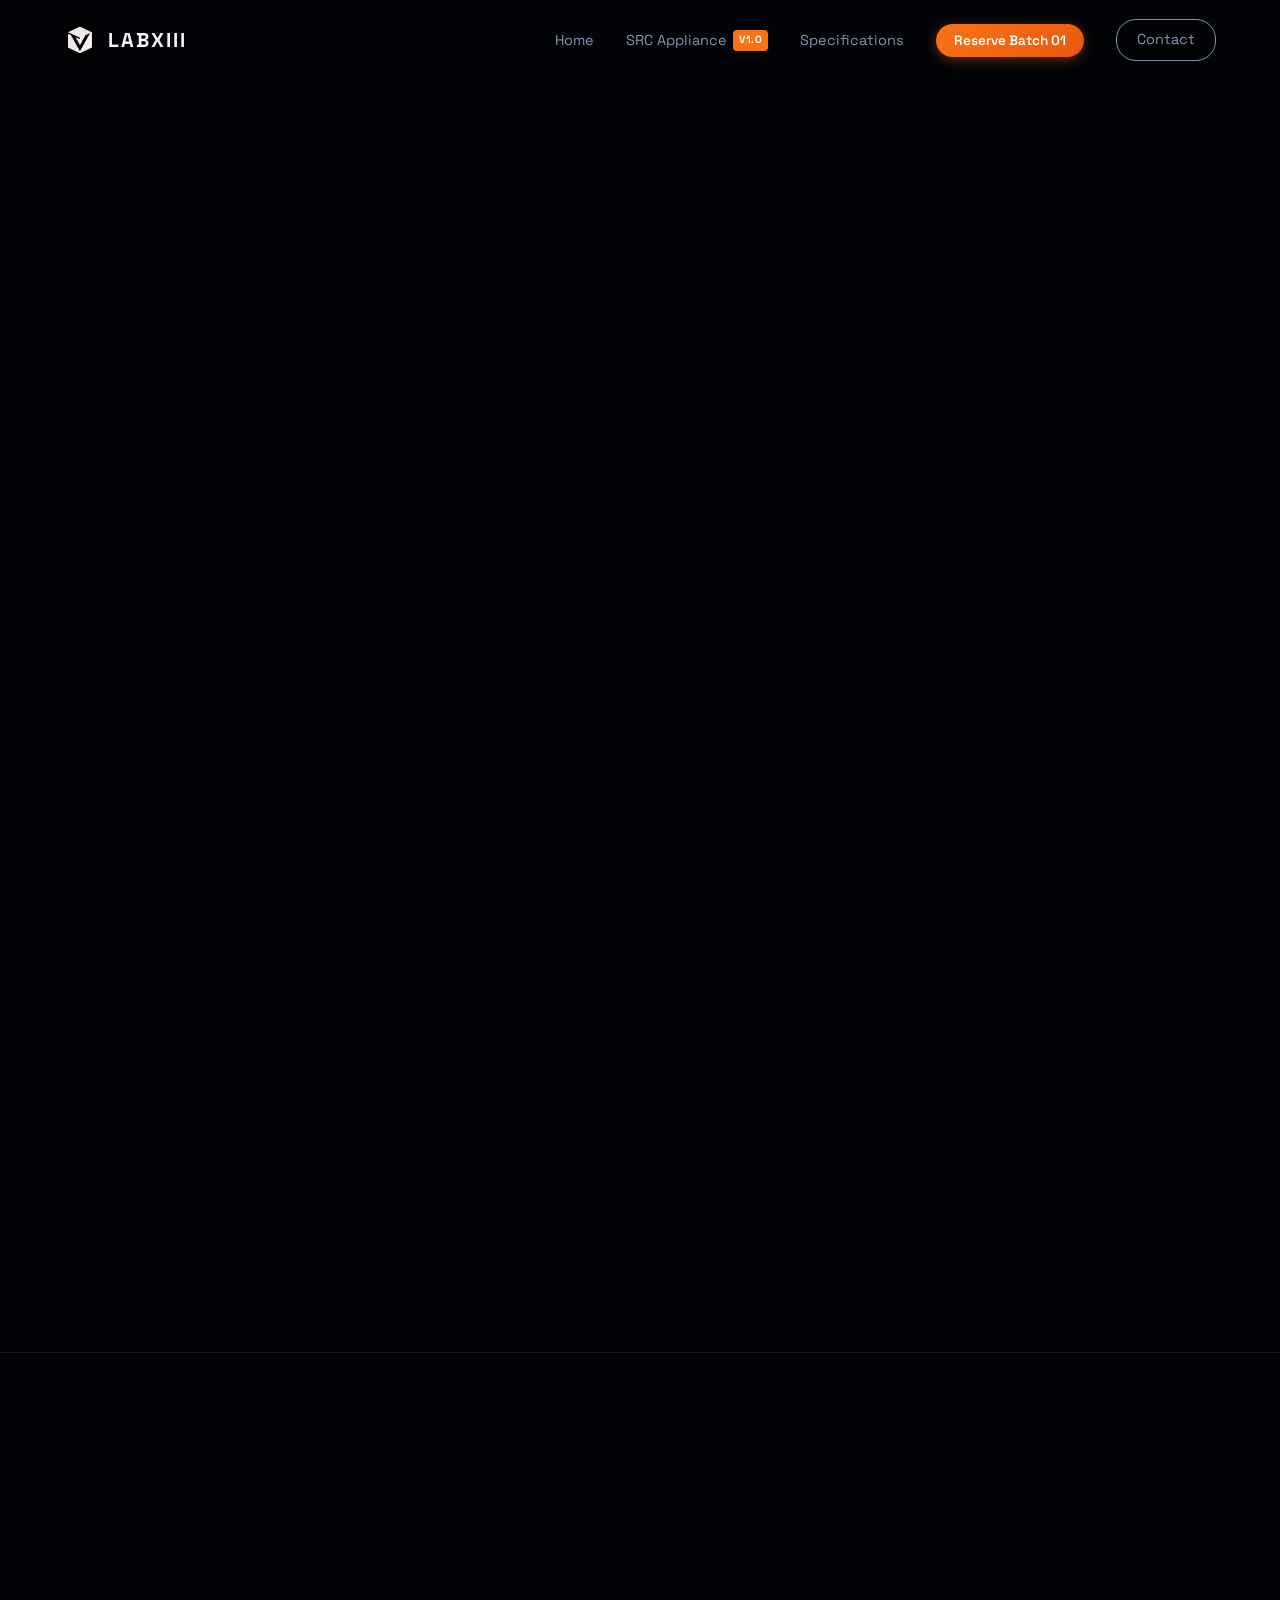
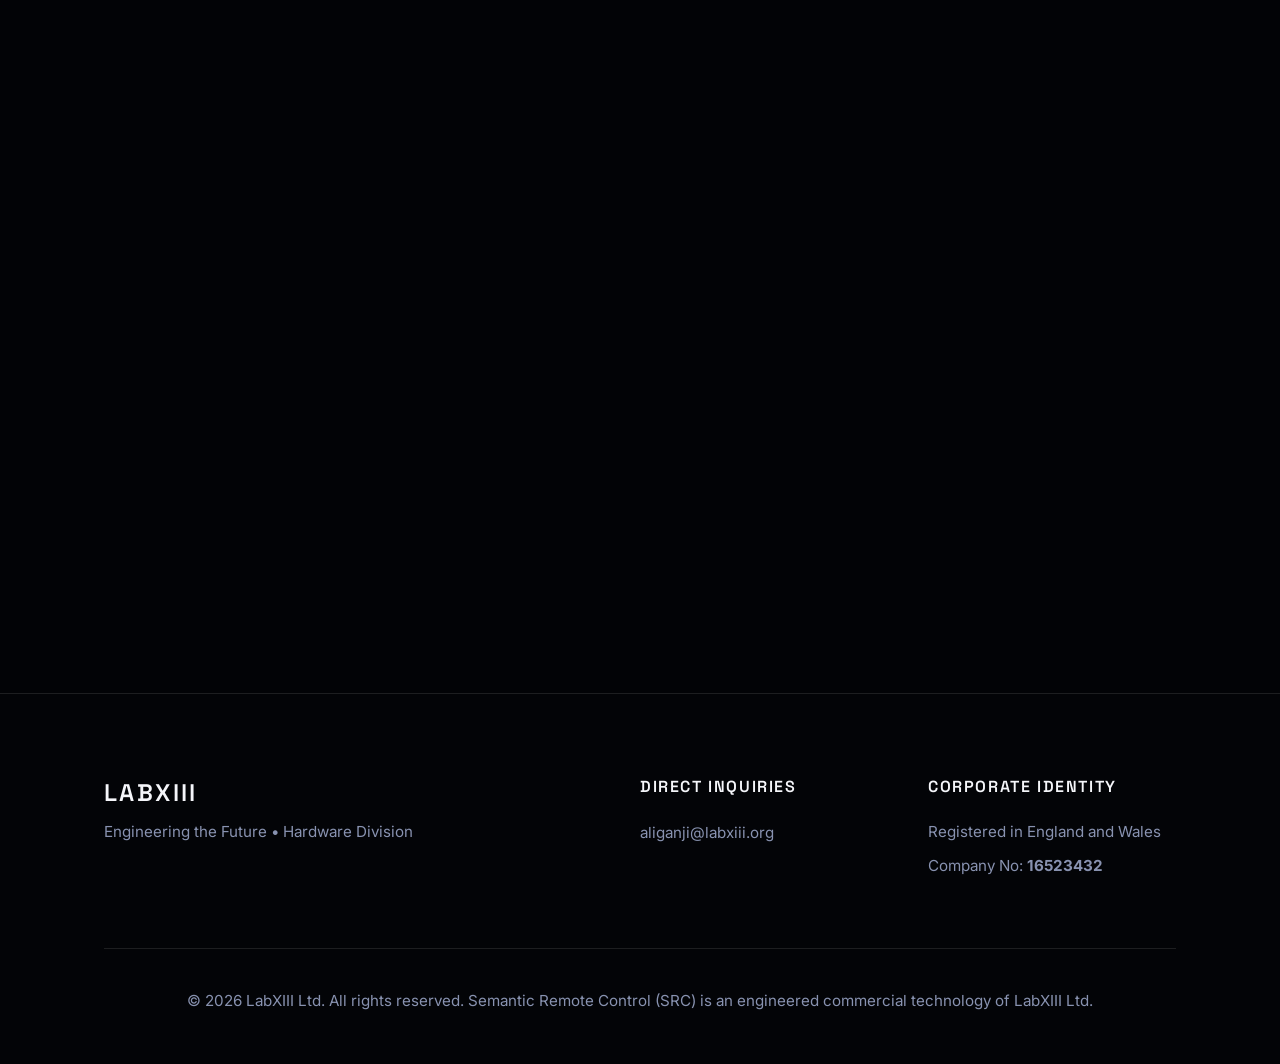
==== src.html @ 4000fed5 "feat(product): launch Semantic Remote Control (SRC) flagship hardware and pre-order reservation syst" ====
<!DOCTYPE html>
<html lang="en">
<head>
    <meta charset="UTF-8">
    <meta name="viewport" content="width=device-width, initial-scale=1.0">
    <title>Semantic Remote Control (SRC) | LabXIII Hardware</title>
    <meta name="description" content="Semantic Remote Control (SRC) by LabXIII Ltd. Hardware-level AI orchestration appliance for air-gapped systems and sub-OS firmware environments.">
    <meta name="author" content="LabXIII Ltd">
    <meta property="og:title" content="Semantic Remote Control (SRC) — Hardware AI Orchestration">
    <meta property="og:description" content="Grant foundation models physical eyes, hands, and governance over air-gapped and sub-OS systems.">
    <meta property="og:url" content="https://labxiii.org/src.html">
    <meta property="og:type" content="product">
    <meta property="og:image" content="https://labxiii.org/src-hardware.jpg">
    
    <!-- Google Fonts -->
    <link rel="preconnect" href="https://fonts.googleapis.com">
    <link rel="preconnect" href="https://fonts.gstatic.com" crossorigin>
    <link href="https://fonts.googleapis.com/css2?family=Inter:wght@300;400;500;600;700;800&family=Space+Grotesk:wght@500;600;700;800&family=JetBrains+Mono:wght@400;600;700&display=swap" rel="stylesheet">
    
    <!-- Custom CSS -->
    <link rel="stylesheet" href="style.css">
    <style>
        .page-hero {
            padding: 160px 0 80px;
            text-align: center;
        }
        .hero-tag {
            display: inline-flex;
            align-items: center;
            gap: 8px;
            background: rgba(249, 115, 22, 0.12);
            border: 1px solid rgba(249, 115, 22, 0.35);
            padding: 6px 16px;
            border-radius: 30px;
            font-size: 0.85rem;
            font-family: var(--font-heading);
            color: var(--accent-orange);
            margin-bottom: 20px;
        }
        .main-headline {
            font-size: clamp(2.5rem, 6vw, 4.5rem);
            line-height: 1.1;
            margin-bottom: 20px;
            font-weight: 800;
        }
        .lead-text {
            font-size: 1.25rem;
            color: var(--text-muted);
            max-width: 800px;
            margin: 0 auto 36px;
            line-height: 1.6;
        }
        .hero-actions {
            display: flex;
            gap: 16px;
            justify-content: center;
            flex-wrap: wrap;
        }
        .tech-table {
            width: 100%;
            border-collapse: collapse;
            margin-top: 24px;
            font-size: 0.95rem;
        }
        .tech-table th, .tech-table td {
            padding: 14px 18px;
            text-align: left;
            border-bottom: 1px solid var(--border-glass);
        }
        .tech-table th {
            color: var(--text-muted);
            font-family: var(--font-heading);
            font-size: 0.85rem;
            text-transform: uppercase;
            letter-spacing: 0.5px;
        }
        .tech-table td {
            color: var(--text-main);
        }
    </style>
</head>
<body>

    <!-- Navigation -->
    <nav class="navbar" id="navbar">
        <div class="nav-container">
            <div class="logo">
                <a href="index.html" style="display:flex; align-items:center; gap:12px;">
                    <img src="logo.png" alt="LabXIII Logo">
                    <span class="company-name">LabXIII</span>
                </a>
            </div>
            <ul class="nav-links">
                <li><a href="index.html">Home</a></li>
                <li><a href="index.html#src-product" class="nav-highlight">SRC Appliance <span class="nav-badge">V1.0</span></a></li>
                <li><a href="#specs">Specifications</a></li>
                <li><a href="#preorder" class="btn-preorder-nav" onclick="openPreorderModal(event)">Reserve Batch 01</a></li>
                <li><a href="index.html#contact" class="btn-primary-outline">Contact</a></li>
            </ul>
        </div>
    </nav>

    <!-- Page Hero -->
    <header class="page-hero">
        <div class="container reveal">
            <div class="hero-tag">
                <span class="pill-dot"></span>
                OFFICIAL PRODUCT SPECIFICATION &bull; COMMERCIAL APPLIANCE
            </div>
            <h1 class="main-headline">Semantic Remote Control</h1>
            <p class="lead-text">
                The world's first open Model Context Protocol (MCP) appliance delivering sub-OS visual cognition, USB HID actuation, and hardware-isolated governance for air-gapped computational assets.
            </p>
            <div class="hero-actions">
                <button class="btn-accent" onclick="openPreorderModal(event)">Reserve Priority Pre-Order (Batch 01)</button>
                <a href="https://github.com/Z23599848/src" target="_blank" rel="noopener noreferrer" class="btn-secondary">Open-Source Repository</a>
            </div>
        </div>
    </header>

    <!-- Hardware Visual & Details -->
    <section style="padding: 40px 0 100px;">
        <div class="container">
            <div class="product-grid" style="margin-top:0;">
                
                <div class="product-visual-wrap reveal">
                    <img src="src-hardware.jpg" alt="SRC Commercial Enclosure Product Photograph" class="product-main-img" style="height:440px;">
                    <div class="product-status-overlay">
                        <span class="pill-dot" style="background:#10b981; box-shadow:0 0 8px #10b981;"></span>
                        ANODIZED SPACE-GRAY CHASSIS
                    </div>
                    <div class="oled-simulation">
                        <span>SRC v1.0 • AI LINK ACTIVE • 60 RPM</span>
                        <div class="oled-indicators">
                            <span class="led"><span class="led-dot led-pwr"></span> PWR</span>
                            <span class="led"><span class="led-dot led-ai"></span> AI</span>
                            <span class="led"><span class="led-dot led-kvm"></span> KVM</span>
                        </div>
                    </div>
                </div>

                <div class="product-content reveal">
                    <h3>Enterprise Hardware Architecture</h3>
                    <p class="product-lead">Zero Software Ingress &bull; Physical Bus Isolation</p>
                    <p class="product-desc">
                        Conventional automation tools fail when operating systems crash, storage corrupts, or networks are physically severed. The SRC appliance acts as a synthetic human operator sitting directly in front of the machine with a screen and keyboard.
                    </p>

                    <div class="feature-cards-grid">
                        <div class="feature-card-mini">
                            <div class="f-title">🖥️ 1080p60 Hardware Capture</div>
                            <div class="f-desc">WaveShare HDMI-to-CSI2 hardware bridge with &lt;80ms frame ingestion latency.</div>
                        </div>
                        <div class="feature-card-mini">
                            <div class="f-title">⌨️ Zero-Driver USB Emulation</div>
                            <div class="f-desc">Hardware USB OTG HID stack natively recognized as keyboard &amp; mouse by any BIOS.</div>
                        </div>
                        <div class="feature-card-mini">
                            <div class="f-title">📡 Out-of-Band Cellular Link</div>
                            <div class="f-desc">Dedicated 4G/LTE connectivity ensures administrative reach without host network access.</div>
                        </div>
                        <div class="feature-card-mini">
                            <div class="f-title">🔋 Dual UPS Battery Reserve</div>
                            <div class="f-desc">Independent power buffer prevents controller brownout during target host power cycling.</div>
                        </div>
                    </div>

                    <div class="preorder-banner-box">
                        <div class="preorder-meta-row">
                            <div class="preorder-batch-badge">
                                <span>📦 Production Batch 01 Allocation</span>
                            </div>
                            <div class="preorder-terms">
                                <strong>Zero Deposit Today</strong> &bull; Q1 2027
                            </div>
                        </div>
                        <button class="btn-accent" onclick="openPreorderModal(event)" style="width:100%;">
                            Reserve Your Commercial Unit &rarr;
                        </button>
                    </div>

                </div>

            </div>
        </div>
    </section>

    <!-- Technical Specifications Section -->
    <section id="specs" style="padding: 80px 0; background: rgba(0,0,0,0.2); border-top: 1px solid var(--border-glass);">
        <div class="container reveal">
            <h2 class="section-title">Technical Specifications</h2>
            <div class="glass" style="padding: 24px; border-radius: 12px; overflow-x: auto;">
                <table class="tech-table">
                    <thead>
                        <tr>
                            <th>Subsystem</th>
                            <th>Specification</th>
                            <th>Operational Benefit</th>
                        </tr>
                    </thead>
                    <tbody>
                        <tr>
                            <td><strong>Chassis &amp; Thermal</strong></td>
                            <td>CNC-Milled 6061-T6 Anodized Aluminum (Space-Gray)</td>
                            <td>Fanless passive convection, zero acoustic noise, rugged industrial durability</td>
                        </tr>
                        <tr>
                            <td><strong>Video Engine</strong></td>
                            <td>HDMI 1.4 Ingestion via dedicated CSI-2 Hardware Bus</td>
                            <td>1080p @ 60 FPS / 720p @ 60 FPS, hardware MJPEG compression (&lt;80ms capture latency)</td>
                        </tr>
                        <tr>
                            <td><strong>Actuation Stack</strong></td>
                            <td>Hardware USB OTG Type-C HID Emulation</td>
                            <td>Full keycode coverage (BIOS navigation, UEFI boot selection, modifier combinations)</td>
                        </tr>
                        <tr>
                            <td><strong>AI Protocol</strong></td>
                            <td>Model Context Protocol (MCP) over stdio JSON-RPC</td>
                            <td>Native plug-and-play compatibility with Claude Desktop, OpenHands, and Agent SDKs</td>
                        </tr>
                        <tr>
                            <td><strong>Safety Architecture</strong></td>
                            <td>Dual-Tier Hardened Bridge Proxy (timing-safe auth, 60 RPM limiter)</td>
                            <td>Immune to prompt injection escalation; AI agent never receives root hardware credentials</td>
                        </tr>
                        <tr>
                            <td><strong>Emergency Link</strong></td>
                            <td>Pimoroni Clipper LTE/4G HAT + Fallback pgrok cryptographic tunnel</td>
                            <td>Out-of-band disaster reachability during total facility network outages</td>
                        </tr>
                        <tr>
                            <td><strong>Battery Protection</strong></td>
                            <td>Waveshare UPS HAT with dynamic voltage monitoring</td>
                            <td>Continuous controller uptime across host cold reboots and power resets</td>
                        </tr>
                    </tbody>
                </table>
            </div>
        </div>
    </section>

    <!-- Pre-Order Modal -->
    <div id="preorder-modal" class="modal-backdrop">
        <div class="modal-window">
            <button class="modal-close-btn" onclick="closePreorderModal()" aria-label="Close modal">&times;</button>
            
            <div id="preorder-form-container">
                <div class="modal-header">
                    <span class="badge-tag" style="margin-bottom:8px;">PRIORITY RESERVATION</span>
                    <h3>Reserve Semantic Remote Control</h3>
                    <p>Secure your Batch 01 allocation. Zero upfront deposit required today. Priority shipping begins Q1 2027.</p>
                </div>

                <form id="preorder-form" onsubmit="handlePreorderSubmit(event)">
                    <div class="form-row">
                        <div class="form-group">
                            <label for="po-name">Full Name *</label>
                            <input type="text" id="po-name" class="form-control" placeholder="Dr. Jane Doe" required>
                        </div>
                        <div class="form-group">
                            <label for="po-email">Corporate / Work Email *</label>
                            <input type="email" id="po-email" class="form-control" placeholder="jane.doe@enterprise.com" required>
                        </div>
                    </div>

                    <div class="form-row">
                        <div class="form-group">
                            <label for="po-org">Organization / Institution *</label>
                            <input type="text" id="po-org" class="form-control" placeholder="Defense Lab / Datacenter Inc." required>
                        </div>
                        <div class="form-group">
                            <label for="po-units">Allocation Request *</label>
                            <select id="po-units" class="form-control" required>
                                <option value="1 Unit (Evaluation)">1 Unit — Evaluation &amp; Dev Kit</option>
                                <option value="2-5 Units (Pilot)">2–5 Units — Pilot Deployment</option>
                                <option value="10-25 Units (Datacenter)">10–25 Units — Datacenter Cluster</option>
                                <option value="Enterprise Fleet (25+)">&gt; 25 Units — Enterprise Fleet Allocation</option>
                            </select>
                        </div>
                    </div>

                    <div class="form-group">
                        <label for="po-usecase">Primary Deployment Environment</label>
                        <select id="po-usecase" class="form-control">
                            <option value="Air-Gapped Infrastructure">Air-Gapped / Classified Computational Infrastructure</option>
                            <option value="Datacenter Bare-Metal Automation">Datacenter Cold-Boot &amp; OS Provisioning</option>
                            <option value="Autonomous AI Lab Automation">Autonomous Physical AI Lab Automation</option>
                            <option value="Emergency Disaster Recovery">Emergency Kernel &amp; Remote Disaster Recovery</option>
                            <option value="Academic & Research">Academic &amp; Systems Research</option>
                        </select>
                    </div>

                    <div class="form-group">
                        <label for="po-notes">Technical Requirements or Custom Firmware Needs</label>
                        <textarea id="po-notes" class="form-control" rows="2" placeholder="e.g., custom MCP tools, IPMI/Redfish fallback, specific enclosure brackets..."></textarea>
                    </div>

                    <div class="form-footer">
                        <button type="submit" class="btn-accent" style="width:100%; padding:14px; font-size:1rem;">
                            Confirm Priority Pre-Order Allocation &rarr;
                        </button>
                        <p class="form-notice">
                            🔒 By reserving, your allocation is registered directly with LabXIII Ltd (Company No: 16523432). No payment is taken until product dispatch.
                        </p>
                    </div>
                </form>
            </div>

            <!-- Confirmation View -->
            <div id="preorder-confirmation" class="confirmation-card">
                <div class="confirm-icon">✓</div>
                <h3>Allocation Reserved!</h3>
                <p style="color:var(--text-muted); font-size:0.95rem; margin-top:6px;">
                    Thank you. Your early-adopter reservation for the Semantic Remote Control (SRC) has been formally registered with LabXIII Engineering.
                </p>
                <div>
                    <span class="confirm-res-id" id="confirmed-res-code">SRC-B1-84920</span>
                </div>
                <p style="font-size:0.85rem; color:var(--text-muted); line-height:1.6; max-width:440px; margin:0 auto 24px;">
                    A dispatch record has been queued for <strong id="confirmed-email-display" style="color:var(--text-main);"></strong>. We will contact your organization prior to Q1 2027 delivery with shipping logistics and firmware provisioning credentials.
                </p>
                <div style="display:flex; justify-content:center; gap:12px;">
                    <button class="btn-primary" onclick="closePreorderModal()">Close Window</button>
                    <a id="email-confirmation-link" href="#" class="btn-secondary" style="font-size:0.85rem; padding:10px 20px;">Email Copy to Myself</a>
                </div>
            </div>

        </div>
    </div>

    <!-- Footer -->
    <footer class="footer">
        <div class="container">
            <div class="footer-grid">
                <div class="footer-brand">
                    <h2>LabXIII</h2>
                    <p>Engineering the Future &bull; Hardware Division</p>
                </div>
                <div class="footer-contact">
                    <h4>Direct Inquiries</h4>
                    <a href="mailto:aliganji@labxiii.org" class="email-link">aliganji@labxiii.org</a>
                </div>
                <div class="footer-legal">
                    <h4>Corporate Identity</h4>
                    <p>Registered in England and Wales</p>
                    <p>Company No: <strong>16523432</strong></p>
                </div>
            </div>
            <div class="footer-bottom">
                <p>&copy; 2026 LabXIII Ltd. All rights reserved. Semantic Remote Control (SRC) is an engineered commercial technology of LabXIII Ltd.</p>
            </div>
        </div>
    </footer>

    <script src="app.js"></script>
</body>
</html>
---- style.css ----
:root {
    /* Dark Theme (Default) */
    --bg-color: #030407;
    --bg-radial: radial-gradient(circle at center, #10151f 0%, #030407 100%);
    --text-main: #f5f6fa;
    --text-muted: #8892b0;
    --accent-glow: rgba(255, 255, 255, 0.2);
    --accent-solid: #ffffff;
    --border-glass: rgba(255, 255, 255, 0.1);
    --bg-glass: rgba(0, 0, 0, 0.6);
    --logo-filter: invert(1);
    
    --font-heading: 'Space Grotesk', sans-serif;
    --font-body: 'Inter', sans-serif;
    
    --nav-height: 80px;
    --transition: all 0.4s cubic-bezier(0.25, 0.8, 0.25, 1);
}

[data-theme="light"] {
    --bg-color: #fdfdfd;
    --bg-radial: radial-gradient(circle at center, #ffffff 0%, #f0f2f5 100%);
    --text-main: #030407;
    --text-muted: #4a5568;
    --accent-glow: rgba(0, 0, 0, 0.05);
    --accent-solid: #000000;
    --border-glass: rgba(0, 0, 0, 0.08);
    --bg-glass: rgba(255, 255, 255, 0.7);
    --logo-filter: invert(0);
}

* {
    margin: 0;
    padding: 0;
    box-sizing: border-box;
}

html {
    scroll-behavior: smooth;
    font-size: 16px;
}

body {
    background-color: var(--bg-color);
    color: var(--text-main);
    font-family: var(--font-body);
    line-height: 1.6;
    overflow-x: hidden;
    -webkit-font-smoothing: antialiased;
}

/* Typography */
h1, h2, h3, h4 {
    font-family: var(--font-heading);
    font-weight: 600;
    letter-spacing: -0.02em;
    color: var(--text-main);
}

/* Background Canvas & 3D Container */
#canvas-container {
    position: fixed;
    top: 0;
    left: 0;
    width: 100vw;
    height: 100vh;
    z-index: -2;
    pointer-events: none;
    background: var(--bg-radial);
}

#bg-canvas {
    position: fixed;
    top: 0;
    left: 0;
    width: 100vw;
    height: 100vh;
    z-index: -1;
    pointer-events: none;
    opacity: 0.15; /* Subtler grid/particles */
}

/* Perspective Grid Overlay */
#canvas-container::after {
    content: '';
    position: absolute;
    top: 0;
    left: 0;
    width: 100%;
    height: 100%;
    background-image: 
        linear-gradient(rgba(255, 255, 255, 0.03) 1px, transparent 1px),
        linear-gradient(90deg, rgba(255, 255, 255, 0.03) 1px, transparent 1px);
    background-size: 50px 50px;
    mask-image: radial-gradient(circle at center, black, transparent 80%);
    pointer-events: none;
}

/* Helper Classes */
.container {
    max-width: 1200px;
    margin: 0 auto;
    padding: 0 5%;
}

.glass {
    background: var(--bg-glass);
    backdrop-filter: blur(12px);
    -webkit-backdrop-filter: blur(12px);
    border: 1px solid var(--border-glass);
    border-radius: 12px;
}

/* Links & Buttons */
a {
    color: var(--text-main);
    text-decoration: none;
    transition: var(--transition);
}

.btn-primary {
    display: inline-block;
    background: var(--text-main);
    color: var(--bg-color);
    padding: 12px 28px;
    font-family: var(--font-heading);
    font-weight: 600;
    border-radius: 30px;
    text-transform: uppercase;
    font-size: 0.9rem;
    letter-spacing: 0.05em;
}
.btn-primary:hover {
    background: var(--accent-solid);
    box-shadow: 0 0 20px var(--accent-glow);
}

.btn-secondary {
    display: inline-block;
    background: transparent;
    color: var(--text-main);
    padding: 12px 28px;
    font-family: var(--font-heading);
    font-weight: 600;
    border-radius: 30px;
    border: 1px solid var(--border-glass);
    text-transform: uppercase;
    font-size: 0.9rem;
    letter-spacing: 0.05em;
}
.btn-secondary:hover {
    border-color: var(--accent-solid);
    color: var(--accent-solid);
}

.btn-primary-outline {
    display: inline-block;
    padding: 8px 20px;
    border: 1px solid var(--text-muted);
    border-radius: 20px;
    font-family: var(--font-heading);
    font-size: 0.85rem;
}
.btn-primary-outline:hover {
    border-color: var(--accent-solid);
    color: var(--accent-solid);
}

/* Navigation */
.navbar {
    position: fixed;
    top: 0;
    width: 100%;
    height: var(--nav-height);
    display: flex;
    align-items: center;
    z-index: 100;
    transition: var(--transition);
}
.navbar.scrolled {
    background: var(--bg-glass);
    backdrop-filter: blur(10px);
    border-bottom: 1px solid var(--border-glass);
}
.nav-container {
    width: 100%;
    max-width: 1400px;
    margin: 0 auto;
    padding: 0 5%;
    display: flex;
    justify-content: space-between;
    align-items: center;
}
.logo {
    display: flex;
    align-items: center;
    gap: 12px;
}
.logo img {
    width: 32px;
    height: 32px;
    border-radius: 50%;
    filter: var(--logo-filter);
    transition: var(--transition);
}
.company-name {
    font-family: var(--font-heading);
    font-weight: 700;
    font-size: 1.25rem;
    letter-spacing: 0.1em;
    text-transform: uppercase;
}
.nav-links {
    display: flex;
    list-style: none;
    gap: 32px;
    align-items: center;
}
.nav-links li a {
    font-size: 0.9rem;
    font-family: var(--font-heading);
    color: var(--text-muted);
}
.nav-links li a:hover {
    color: var(--accent-solid);
}

/* Theme Toggle Button */
.theme-switch button {
    background: transparent;
    border: 1px solid var(--border-glass);
    cursor: pointer;
    display: flex;
    align-items: center;
    justify-content: center;
    width: 40px;
    height: 40px;
    border-radius: 50%;
    padding: 8px;
    transition: var(--transition);
}
.theme-switch button:hover {
    background: var(--border-glass);
    border-color: var(--accent-solid);
}
.theme-switch svg {
    width: 20px;
    height: 20px;
    fill: var(--text-main);
}

/* Hero Section */
.hero {
    height: 100vh;
    display: flex;
    flex-direction: column;
    justify-content: center;
    align-items: center;
    text-align: center;
    position: relative;
    padding: 0 5%;
}
.hero-title {
    font-size: clamp(3rem, 8vw, 6rem);
    line-height: 1.1;
    margin-bottom: 24px;
    font-weight: 800;
}
.hero-title .highlight {
    background: linear-gradient(90deg, var(--text-main), var(--accent-solid));
    -webkit-background-clip: text;
    background-clip: text;
    -webkit-text-fill-color: transparent;
}
.hero-subtitle {
    font-size: clamp(1.1rem, 2vw, 1.4rem);
    color: var(--text-muted);
    max-width: 600px;
    margin: 0 auto 40px;
}
.hero-cta {
    display: flex;
    gap: 16px;
    justify-content: center;
}
.scroll-indicator {
    position: absolute;
    bottom: 40px;
    display: flex;
    flex-direction: column;
    align-items: center;
    gap: 10px;
    opacity: 0.5;
    animation: bounce 2s infinite;
}
.scroll-indicator span {
    font-size: 0.75rem;
    text-transform: uppercase;
    letter-spacing: 2px;
    font-family: var(--font-heading);
}
.scroll-indicator .line {
    width: 1px;
    height: 40px;
    background: currentColor;
}
@keyframes bounce {
    0%, 20%, 50%, 80%, 100% { transform: translateY(0); }
    40% { transform: translateY(-10px); }
    60% { transform: translateY(-5px); }
}

/* Sections Common */
section {
    padding: 120px 0;
}
.section-title {
    font-size: 2.5rem;
    margin-bottom: 48px;
    text-align: center;
}
.section-text {
    font-size: 1.25rem;
    color: var(--text-muted);
    max-width: 800px;
    margin: 0 auto;
    text-align: center;
    line-height: 1.8;
}

/* Divisions Grid */
.grid {
    display: grid;
    grid-template-columns: repeat(auto-fit, minmax(280px, 1fr));
    gap: 24px;
}
.card {
    padding: 40px 32px;
    text-align: left;
    transition: var(--transition);
    position: relative;
    overflow: hidden;
}
.card::before {
    content: '';
    position: absolute;
    top: 0;
    left: 0;
    width: 100%;
    height: 2px;
    background: transparent;
    transition: var(--transition);
}
.card:hover {
    transform: translateY(-5px);
    border-color: rgba(255,255,255,0.15);
}
.card:hover::before {
    background: var(--accent-solid);
    box-shadow: 0 0 15px var(--accent-glow);
}
.card-icon {
    margin-bottom: 24px;
    width: 40px;
    height: 40px;
    display: flex;
    align-items: center;
    justify-content: center;
}

.geo-icon {
    border: 2px solid var(--accent-solid);
    position: relative;
    box-shadow: 0 0 10px var(--accent-glow);
}

.geo-icon.triangle {
    width: 0; height: 0;
    border-left: 17px solid transparent;
    border-right: 17px solid transparent;
    border-bottom: 30px solid var(--accent-solid);
    background: transparent;
    border-top: none;
    border-bottom-color: var(--accent-solid);
    box-shadow: none;
}

.geo-icon.square {
    width: 30px; height: 30px;
}

.geo-icon.hexagon {
    width: 30px; height: 30px;
    clip-path: polygon(25% 0%, 75% 0%, 100% 50%, 75% 100%, 25% 100%, 0% 50%);
    background: var(--accent-solid);
    border: none;
}

.geo-icon.diamond {
    width: 30px; height: 30px;
    transform: rotate(45deg);
}

.card-title {
    font-size: 1.4rem;
    margin-bottom: 16px;
}
.card-desc {
    color: var(--text-muted);
    font-size: 1rem;
    margin-bottom: 24px;
}
.tag {
    display: inline-block;
    padding: 4px 10px;
    background: var(--border-glass);
    border-radius: 4px;
    font-size: 0.75rem;
    font-family: var(--font-heading);
    letter-spacing: 0.05em;
    color: var(--accent-solid);
}

/* Leadership Profile */
.profile-card {
    display: flex;
    flex-wrap: wrap;
    align-items: center;
    gap: 48px;
    padding: 48px;
    max-width: 900px;
    margin: 0 auto;
}
.profile-img {
    width: 180px;
    height: 180px;
    border-radius: 50%;
    border: 2px solid var(--border-glass);
    padding: 8px;
}
.profile-info {
    flex: 1;
    min-width: 250px;
}
.profile-name {
    font-size: 2rem;
    margin-bottom: 8px;
}
.profile-role {
    color: var(--accent-solid);
    font-family: var(--font-heading);
    text-transform: uppercase;
    font-size: 0.85rem;
    letter-spacing: 0.1em;
    margin-bottom: 16px;
}
.profile-bio {
    color: var(--text-muted);
    margin-bottom: 24px;
}
.link-btn {
    display: inline-flex;
    align-items: center;
    gap: 12px;
    font-family: var(--font-heading);
    font-weight: 600;
    color: var(--text-main);
    border: 1px solid var(--border-glass);
    padding: 10px 20px;
    border-radius: 8px;
}
.link-btn:hover {
    background: var(--border-glass);
}
.linkedin-icon {
    width: 20px;
    height: 20px;
    fill: currentColor;
}

/* Footer */
.footer {
    border-top: 1px solid var(--border-glass);
    padding: 80px 0 40px;
    background: var(--bg-color);
}
.footer-grid {
    display: grid;
    grid-template-columns: 2fr 1fr 1fr;
    gap: 40px;
    margin-bottom: 60px;
}
.footer-brand h2 {
    font-size: 1.5rem;
    letter-spacing: 0.1em;
    text-transform: uppercase;
    margin-bottom: 8px;
}
.footer-brand p {
    color: var(--text-muted);
}
.footer h4 {
    font-size: 1rem;
    color: var(--text-main);
    margin-bottom: 20px;
    text-transform: uppercase;
    letter-spacing: 0.1em;
}
.footer p, .footer a {
    color: var(--text-muted);
    font-size: 0.95rem;
    margin-bottom: 10px;
}
.email-link {
    font-size: 1.2rem;
    color: var(--text-main);
}
.email-link:hover {
    color: var(--accent-solid);
    text-shadow: 0 0 10px var(--accent-glow);
}
.footer-bottom {
    text-align: center;
    border-top: 1px solid var(--border-glass);
    padding-top: 40px;
    color: var(--text-muted);
    font-size: 0.85rem;
}

/* Animations */
.reveal {
    opacity: 0;
    transform: translateY(30px);
    transition: all 0.8s ease-out;
}
.reveal.active {
    opacity: 1;
    transform: translateY(0);
}

/* Responsive */
@media (max-width: 768px) {
    .nav-links {
        display: none; /* simple mobile hide for now */
    }
    .hero-title {
        font-size: 2.5rem;
    }
    .hero-cta {
        flex-direction: column;
    }
    .footer-grid {
        grid-template-columns: 1fr;
    }
    .profile-card {
        flex-direction: column;
        text-align: center;
        padding: 32px 20px;
    }
}


/* ==========================================================================
   LABXIII FLAGSHIP PRODUCT: SEMANTIC REMOTE CONTROL (SRC) & PRE-ORDER SYSTEM
   ========================================================================== */

/* Accent variables */
:root {
    --accent-orange: #f97316;
    --accent-orange-glow: rgba(249, 115, 22, 0.35);
    --accent-cyan: #06b6d4;
    --accent-emerald: #10b981;
}

[data-theme="light"] {
    --accent-orange: #ea580c;
    --accent-orange-glow: rgba(234, 88, 12, 0.25);
    --accent-cyan: #0891b2;
    --accent-emerald: #059669;
}

/* Announcement Pill in Hero */
.announcement-pill {
    display: inline-flex;
    align-items: center;
    gap: 8px;
    background: rgba(249, 115, 22, 0.12);
    border: 1px solid rgba(249, 115, 22, 0.35);
    padding: 6px 16px;
    border-radius: 30px;
    font-size: 0.85rem;
    font-family: var(--font-heading);
    color: var(--text-main);
    margin-bottom: 24px;
    cursor: pointer;
    transition: var(--transition);
    backdrop-filter: blur(8px);
}
.announcement-pill:hover {
    background: rgba(249, 115, 22, 0.2);
    border-color: var(--accent-orange);
    transform: translateY(-2px);
    box-shadow: 0 4px 15px var(--accent-orange-glow);
}
.pill-dot {
    width: 8px;
    height: 8px;
    border-radius: 50%;
    background: var(--accent-orange);
    box-shadow: 0 0 10px var(--accent-orange);
    animation: pulseGlow 1.8s infinite;
}
@keyframes pulseGlow {
    0% { transform: scale(0.9); opacity: 0.7; }
    50% { transform: scale(1.2); opacity: 1; }
    100% { transform: scale(0.9); opacity: 0.7; }
}

/* Navbar Enhancements */
.nav-highlight {
    display: inline-flex;
    align-items: center;
    gap: 6px;
}
.nav-badge {
    background: var(--accent-orange);
    color: #fff !important;
    font-size: 0.65rem;
    font-weight: 700;
    padding: 2px 6px;
    border-radius: 4px;
    letter-spacing: 0.5px;
    text-transform: uppercase;
}
.btn-preorder-nav {
    background: linear-gradient(135deg, var(--accent-orange) 0%, #ea580c 100%) !important;
    color: #ffffff !important;
    padding: 8px 18px !important;
    border-radius: 20px !important;
    font-weight: 600 !important;
    font-size: 0.85rem !important;
    box-shadow: 0 3px 12px var(--accent-orange-glow);
    transition: var(--transition);
}
.btn-preorder-nav:hover {
    transform: translateY(-2px);
    box-shadow: 0 5px 18px var(--accent-orange-glow);
}

.btn-accent {
    display: inline-block;
    background: linear-gradient(135deg, var(--accent-orange) 0%, #ea580c 100%);
    color: #ffffff;
    padding: 12px 28px;
    font-family: var(--font-heading);
    font-weight: 600;
    border-radius: 30px;
    text-transform: uppercase;
    font-size: 0.9rem;
    letter-spacing: 0.05em;
    box-shadow: 0 4px 15px var(--accent-orange-glow);
    border: none;
    cursor: pointer;
    transition: var(--transition);
}
.btn-accent:hover {
    background: #ea580c;
    box-shadow: 0 6px 22px var(--accent-orange-glow);
    transform: translateY(-2px);
}

/* ==========================================================================
   SRC PRODUCT SECTION STYLING
   ========================================================================== */
.product-section {
    padding: 120px 0;
    position: relative;
    border-top: 1px solid var(--border-glass);
    border-bottom: 1px solid var(--border-glass);
}
.product-badge-header {
    text-align: center;
    margin-bottom: 12px;
}
.badge-tag {
    display: inline-flex;
    align-items: center;
    gap: 6px;
    background: rgba(249, 115, 22, 0.12);
    border: 1px solid rgba(249, 115, 22, 0.35);
    color: var(--accent-orange);
    padding: 4px 14px;
    border-radius: 20px;
    font-size: 0.75rem;
    font-family: var(--font-heading);
    font-weight: 700;
    letter-spacing: 1px;
    text-transform: uppercase;
}

.product-grid {
    display: grid;
    grid-template-columns: 1.15fr 1fr;
    gap: 48px;
    align-items: center;
    margin-top: 48px;
}

/* Hardware Showcase Visual */
.product-visual-wrap {
    position: relative;
    border-radius: 16px;
    overflow: hidden;
    background: #080c14;
    border: 1px solid var(--border-glass);
    box-shadow: 0 20px 60px rgba(0, 0, 0, 0.6);
    transition: var(--transition);
}
.product-visual-wrap:hover {
    border-color: rgba(249, 115, 22, 0.4);
    box-shadow: 0 25px 70px rgba(249, 115, 22, 0.15);
}
.product-main-img {
    width: 100%;
    height: 380px;
    object-fit: cover;
    display: block;
    transition: transform 0.6s cubic-bezier(0.25, 0.8, 0.25, 1);
}
.product-visual-wrap:hover .product-main-img {
    transform: scale(1.02);
}

.product-status-overlay {
    position: absolute;
    top: 16px;
    right: 16px;
    background: rgba(10, 15, 26, 0.85);
    backdrop-filter: blur(10px);
    border: 1px solid rgba(255, 255, 255, 0.15);
    border-radius: 8px;
    padding: 6px 12px;
    display: flex;
    align-items: center;
    gap: 8px;
    font-family: var(--font-heading);
    font-size: 0.75rem;
    font-weight: 700;
    color: var(--accent-cyan);
}

.oled-simulation {
    background: #04060a;
    border-top: 1px solid var(--border-glass);
    padding: 12px 20px;
    display: flex;
    justify-content: space-between;
    align-items: center;
    font-family: 'JetBrains Mono', monospace;
    font-size: 0.8rem;
    color: #38bdf8;
    letter-spacing: 0.5px;
}
.oled-indicators {
    display: flex;
    gap: 12px;
    font-size: 0.7rem;
}
.led {
    display: inline-flex;
    align-items: center;
    gap: 4px;
    color: #94a3b8;
}
.led-dot {
    width: 6px;
    height: 6px;
    border-radius: 50%;
}
.led-pwr { background: #10b981; box-shadow: 0 0 6px #10b981; }
.led-ai  { background: #f59e0b; box-shadow: 0 0 6px #f59e0b; }
.led-kvm { background: #06b6d4; box-shadow: 0 0 6px #06b6d4; }

/* Product Details & Specs */
.product-content h3 {
    font-size: 2.2rem;
    line-height: 1.2;
    margin-bottom: 12px;
}
.product-lead {
    font-size: 1.15rem;
    color: var(--accent-orange);
    font-weight: 500;
    margin-bottom: 16px;
    line-height: 1.4;
}
.product-desc {
    color: var(--text-muted);
    font-size: 1rem;
    line-height: 1.65;
    margin-bottom: 24px;
}

.feature-cards-grid {
    display: grid;
    grid-template-columns: 1fr 1fr;
    gap: 12px;
    margin-bottom: 28px;
}
.feature-card-mini {
    background: rgba(255, 255, 255, 0.02);
    border: 1px solid var(--border-glass);
    border-radius: 8px;
    padding: 12px 14px;
    transition: var(--transition);
}
.feature-card-mini:hover {
    background: rgba(255, 255, 255, 0.04);
    border-color: rgba(249, 115, 22, 0.3);
}
.f-title {
    font-family: var(--font-heading);
    font-weight: 700;
    font-size: 0.85rem;
    color: var(--text-main);
    display: flex;
    align-items: center;
    gap: 6px;
    margin-bottom: 4px;
}
.f-desc {
    font-size: 0.78rem;
    color: var(--text-muted);
    line-height: 1.4;
}

/* Pre-order Callout Box */
.preorder-banner-box {
    background: rgba(249, 115, 22, 0.08);
    border: 1px solid rgba(249, 115, 22, 0.35);
    border-radius: 12px;
    padding: 20px;
    display: flex;
    flex-direction: column;
    gap: 14px;
}
.preorder-meta-row {
    display: flex;
    justify-content: space-between;
    align-items: center;
    flex-wrap: wrap;
    gap: 10px;
}
.preorder-batch-badge {
    font-family: var(--font-heading);
    font-weight: 700;
    font-size: 0.85rem;
    color: var(--accent-orange);
    display: flex;
    align-items: center;
    gap: 6px;
}
.preorder-terms {
    font-size: 0.8rem;
    color: var(--text-muted);
}
.preorder-cta-row {
    display: flex;
    gap: 12px;
    flex-wrap: wrap;
}

/* ==========================================================================
   PRE-ORDER MODAL & FORM
   ========================================================================== */
.modal-backdrop {
    position: fixed;
    top: 0;
    left: 0;
    width: 100vw;
    height: 100vh;
    background: rgba(0, 0, 0, 0.85);
    backdrop-filter: blur(12px);
    z-index: 999;
    display: none;
    align-items: center;
    justify-content: center;
    padding: 20px;
    opacity: 0;
    transition: opacity 0.3s ease;
}
.modal-backdrop.active {
    display: flex;
    opacity: 1;
}

.modal-window {
    background: var(--bg-color);
    border: 1px solid var(--border-glass);
    border-radius: 16px;
    width: 100%;
    max-width: 620px;
    max-height: 90vh;
    overflow-y: auto;
    padding: 36px;
    position: relative;
    box-shadow: 0 25px 80px rgba(0, 0, 0, 0.8), 0 0 40px var(--accent-orange-glow);
    transform: translateY(20px);
    transition: transform 0.3s cubic-bezier(0.25, 0.8, 0.25, 1);
}
.modal-backdrop.active .modal-window {
    transform: translateY(0);
}

.modal-close-btn {
    position: absolute;
    top: 20px;
    right: 20px;
    background: transparent;
    border: 1px solid var(--border-glass);
    color: var(--text-muted);
    width: 32px;
    height: 32px;
    border-radius: 50%;
    cursor: pointer;
    display: flex;
    align-items: center;
    justify-content: center;
    font-size: 1.1rem;
    transition: var(--transition);
}
.modal-close-btn:hover {
    color: var(--text-main);
    border-color: var(--text-main);
}

.modal-header h3 {
    font-size: 1.8rem;
    margin-bottom: 6px;
}
.modal-header p {
    font-size: 0.95rem;
    color: var(--text-muted);
    margin-bottom: 24px;
}

.form-group {
    margin-bottom: 18px;
}
.form-group label {
    display: block;
    font-family: var(--font-heading);
    font-size: 0.85rem;
    font-weight: 600;
    color: var(--text-main);
    margin-bottom: 6px;
}
.form-control {
    width: 100%;
    padding: 12px 16px;
    background: rgba(255, 255, 255, 0.04);
    border: 1px solid var(--border-glass);
    border-radius: 8px;
    color: var(--text-main);
    font-family: var(--font-body);
    font-size: 0.95rem;
    transition: var(--transition);
}
.form-control:focus {
    outline: none;
    border-color: var(--accent-orange);
    box-shadow: 0 0 12px var(--accent-orange-glow);
}
select.form-control option {
    background: #090e1a;
    color: #ffffff;
}

.form-row {
    display: grid;
    grid-template-columns: 1fr 1fr;
    gap: 14px;
}

.form-footer {
    margin-top: 24px;
    display: flex;
    flex-direction: column;
    gap: 12px;
}
.form-notice {
    font-size: 0.75rem;
    color: var(--text-muted);
    text-align: center;
}

/* Success Confirmation Card */
.confirmation-card {
    text-align: center;
    padding: 24px 0;
    display: none;
}
.confirm-icon {
    width: 64px;
    height: 64px;
    border-radius: 50%;
    background: rgba(16, 185, 129, 0.15);
    border: 2px solid #10b981;
    color: #10b981;
    display: flex;
    align-items: center;
    justify-content: center;
    margin: 0 auto 16px;
    font-size: 1.8rem;
}
.confirm-res-id {
    font-family: 'JetBrains Mono', monospace;
    font-size: 1.3rem;
    font-weight: 700;
    color: var(--accent-orange);
    background: rgba(249, 115, 22, 0.1);
    border: 1px dashed rgba(249, 115, 22, 0.4);
    padding: 8px 18px;
    border-radius: 8px;
    display: inline-block;
    margin: 14px 0 20px;
    letter-spacing: 1px;
}

/* Responsive adjustments */
@media (max-width: 900px) {
    .product-grid {
        grid-template-columns: 1fr;
        gap: 32px;
    }
    .feature-cards-grid {
        grid-template-columns: 1fr;
    }
    .form-row {
        grid-template-columns: 1fr;
    }
}
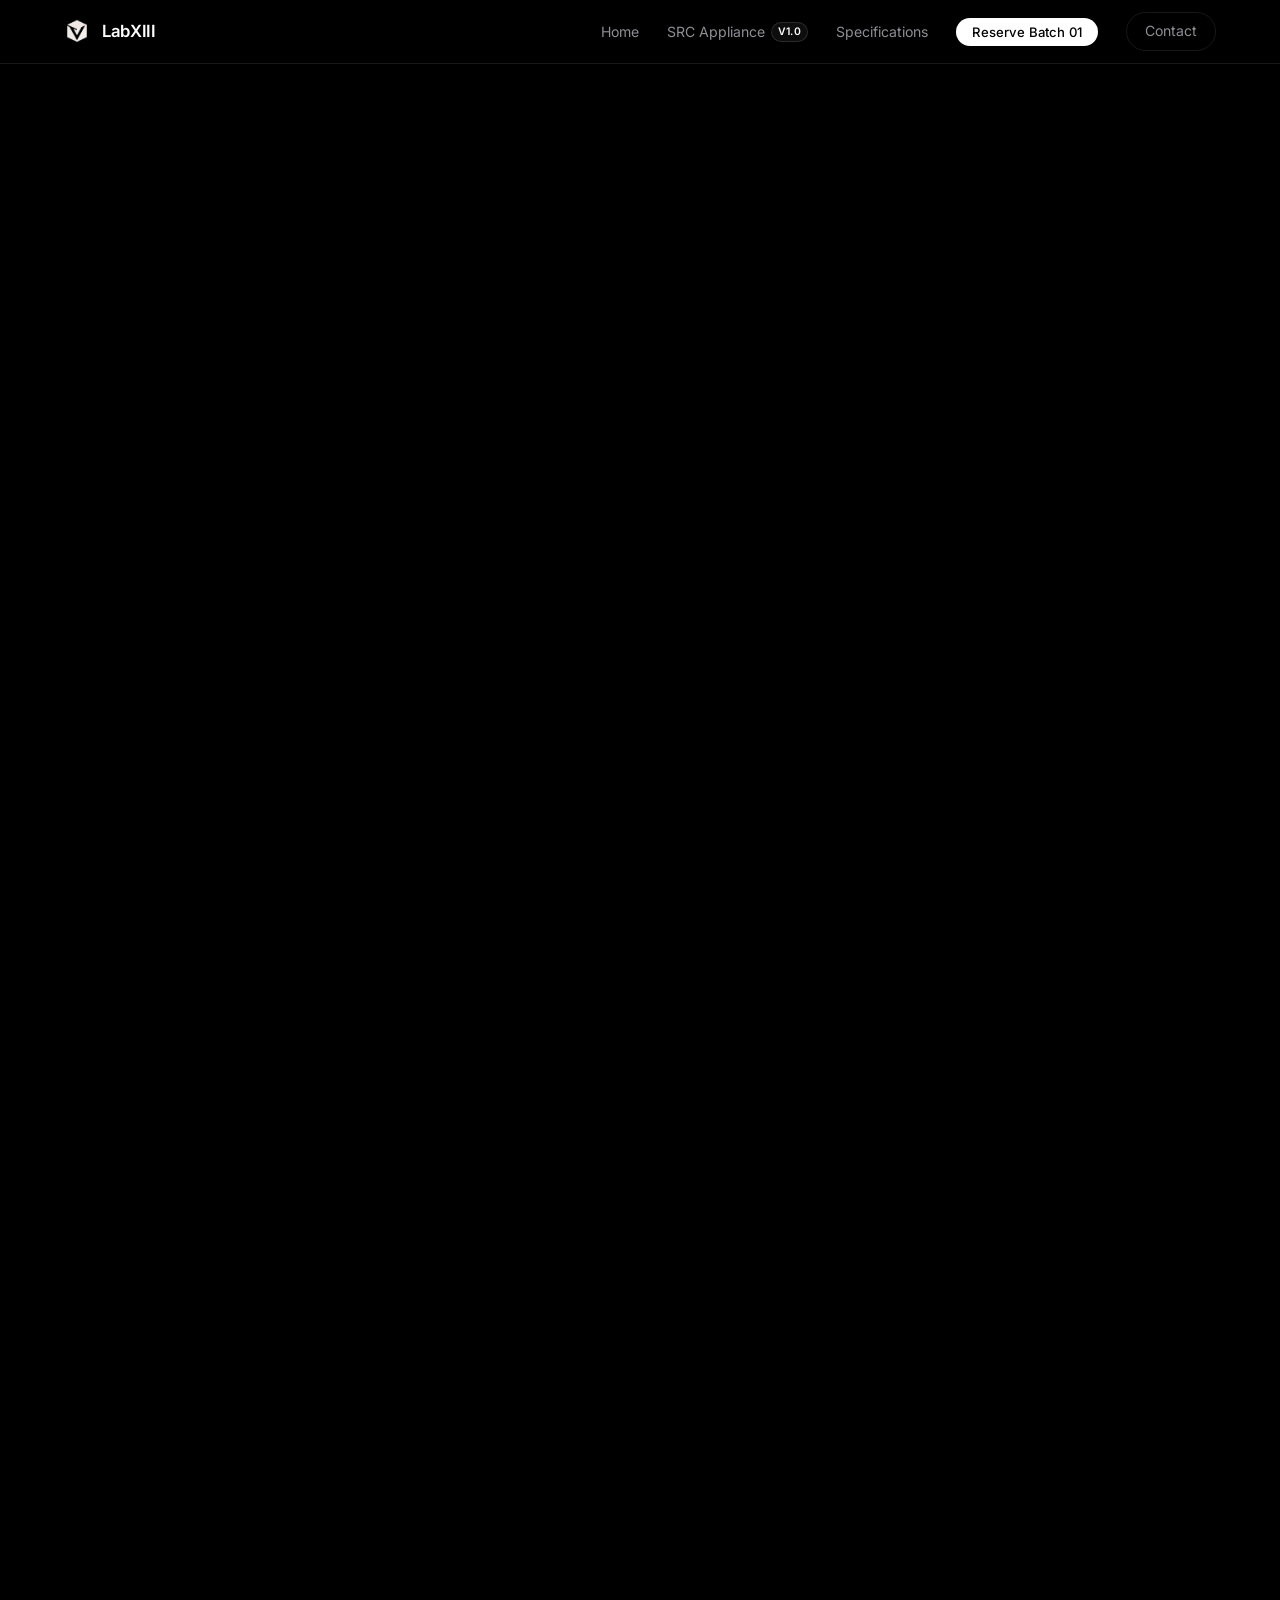
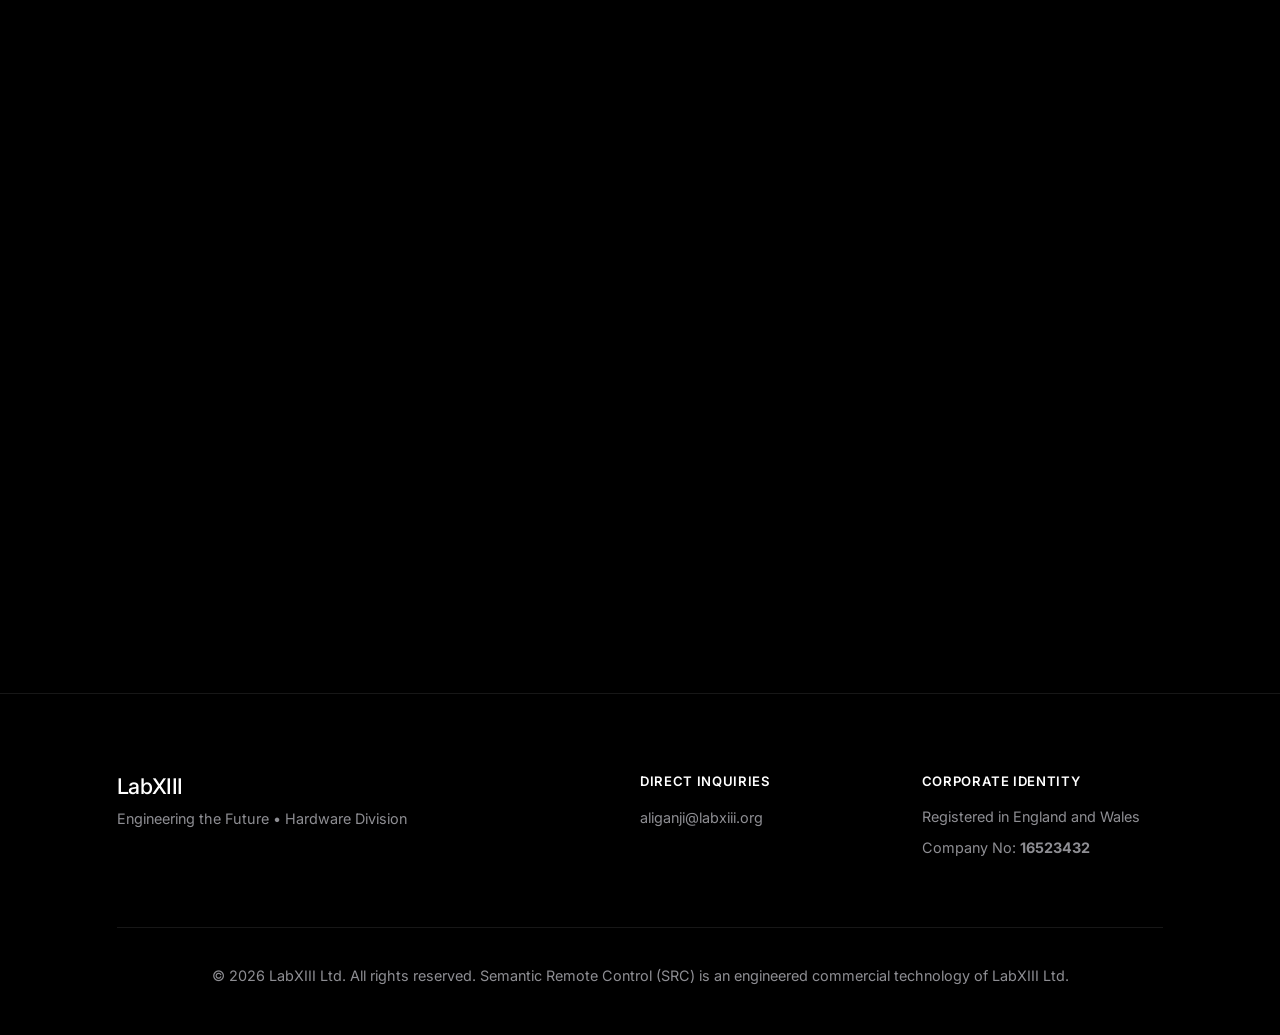
==== commit 7d4997fd: "style(theme): modernize design system to minimalist OpenAI aesthetic (deep black, hairline borders, " ====
--- a/src.html
+++ b/src.html
@@ -15,7 +15,7 @@
     <!-- Google Fonts -->
     <link rel="preconnect" href="https://fonts.googleapis.com">
     <link rel="preconnect" href="https://fonts.gstatic.com" crossorigin>
-    <link href="https://fonts.googleapis.com/css2?family=Inter:wght@300;400;500;600;700;800&family=Space+Grotesk:wght@500;600;700;800&family=JetBrains+Mono:wght@400;600;700&display=swap" rel="stylesheet">
+    <link href="https://fonts.googleapis.com/css2?family=Inter:wght@300;400;500;600;700&family=JetBrains+Mono:wght@400;500&display=swap" rel="stylesheet">
     
     <!-- Custom CSS -->
     <link rel="stylesheet" href="style.css">
@@ -29,12 +29,12 @@
             align-items: center;
             gap: 8px;
             background: rgba(249, 115, 22, 0.12);
-            border: 1px solid rgba(249, 115, 22, 0.35);
+            border: 1px solid var(--border-subtle);
             padding: 6px 16px;
             border-radius: 30px;
             font-size: 0.85rem;
             font-family: var(--font-heading);
-            color: var(--accent-orange);
+            color: var(--text-muted);
             margin-bottom: 20px;
         }
         .main-headline {
--- a/style.css
+++ b/style.css
@@ -1,31 +1,52 @@
+/* ==========================================================================
+   LABXIII LTD — OPENAI MINIMALIST DESIGN SYSTEM
+   Ultra-clean typography, deep rich black, hairline borders, and pill geometry.
+   ========================================================================== */
+
 :root {
-    /* Dark Theme (Default) */
-    --bg-color: #030407;
-    --bg-radial: radial-gradient(circle at center, #10151f 0%, #030407 100%);
-    --text-main: #f5f6fa;
-    --text-muted: #8892b0;
-    --accent-glow: rgba(255, 255, 255, 0.2);
-    --accent-solid: #ffffff;
-    --border-glass: rgba(255, 255, 255, 0.1);
-    --bg-glass: rgba(0, 0, 0, 0.6);
+    /* Dark Theme (OpenAI Signature Palette) */
+    --bg-color: #000000;
+    --bg-subtle: #080808;
+    --bg-card: #0d0d0d;
+    --bg-card-hover: #141414;
+    --border-subtle: rgba(255, 255, 255, 0.09);
+    --border-hover: rgba(255, 255, 255, 0.22);
+    --text-main: #ffffff;
+    --text-muted: #8e8e93;
+    --text-dim: #5c5c62;
+    --accent: #ffffff;
+    --accent-contrast: #000000;
+    --badge-bg: rgba(255, 255, 255, 0.05);
+    --badge-border: rgba(255, 255, 255, 0.12);
+    --nav-bg: rgba(0, 0, 0, 0.75);
     --logo-filter: invert(1);
     
-    --font-heading: 'Space Grotesk', sans-serif;
-    --font-body: 'Inter', sans-serif;
+    --font-heading: 'Inter', -apple-system, BlinkMacSystemFont, 'Segoe UI', Roboto, sans-serif;
+    --font-body: 'Inter', -apple-system, BlinkMacSystemFont, 'Segoe UI', Roboto, sans-serif;
+    --font-mono: 'JetBrains Mono', monospace;
     
-    --nav-height: 80px;
-    --transition: all 0.4s cubic-bezier(0.25, 0.8, 0.25, 1);
+    --nav-height: 64px;
+    --radius-pill: 9999px;
+    --radius-card: 16px;
+    --radius-sm: 8px;
+    --transition: all 0.2s cubic-bezier(0.16, 1, 0.3, 1);
 }
 
 [data-theme="light"] {
-    --bg-color: #fdfdfd;
-    --bg-radial: radial-gradient(circle at center, #ffffff 0%, #f0f2f5 100%);
-    --text-main: #030407;
-    --text-muted: #4a5568;
-    --accent-glow: rgba(0, 0, 0, 0.05);
-    --accent-solid: #000000;
-    --border-glass: rgba(0, 0, 0, 0.08);
-    --bg-glass: rgba(255, 255, 255, 0.7);
+    --bg-color: #ffffff;
+    --bg-subtle: #f9f9fb;
+    --bg-card: #f4f4f6;
+    --bg-card-hover: #ececee;
+    --border-subtle: rgba(0, 0, 0, 0.08);
+    --border-hover: rgba(0, 0, 0, 0.2);
+    --text-main: #000000;
+    --text-muted: #6e6e73;
+    --text-dim: #999999;
+    --accent: #000000;
+    --accent-contrast: #ffffff;
+    --badge-bg: rgba(0, 0, 0, 0.04);
+    --badge-border: rgba(0, 0, 0, 0.1);
+    --nav-bg: rgba(255, 255, 255, 0.8);
     --logo-filter: invert(0);
 }
 
@@ -47,17 +68,19 @@
     line-height: 1.6;
     overflow-x: hidden;
     -webkit-font-smoothing: antialiased;
-}
-
-/* Typography */
+    -moz-osx-font-smoothing: grayscale;
+}
+
+/* Typography — OpenAI Understated & Confident */
 h1, h2, h3, h4 {
     font-family: var(--font-heading);
-    font-weight: 600;
-    letter-spacing: -0.02em;
-    color: var(--text-main);
-}
-
-/* Background Canvas & 3D Container */
+    font-weight: 500;
+    letter-spacing: -0.035em;
+    color: var(--text-main);
+    line-height: 1.15;
+}
+
+/* Canvas Background */
 #canvas-container {
     position: fixed;
     top: 0;
@@ -66,7 +89,7 @@
     height: 100vh;
     z-index: -2;
     pointer-events: none;
-    background: var(--bg-radial);
+    background: var(--bg-color);
 }
 
 #bg-canvas {
@@ -77,96 +100,112 @@
     height: 100vh;
     z-index: -1;
     pointer-events: none;
-    opacity: 0.15; /* Subtler grid/particles */
-}
-
-/* Perspective Grid Overlay */
-#canvas-container::after {
-    content: '';
-    position: absolute;
-    top: 0;
-    left: 0;
-    width: 100%;
-    height: 100%;
-    background-image: 
-        linear-gradient(rgba(255, 255, 255, 0.03) 1px, transparent 1px),
-        linear-gradient(90deg, rgba(255, 255, 255, 0.03) 1px, transparent 1px);
-    background-size: 50px 50px;
-    mask-image: radial-gradient(circle at center, black, transparent 80%);
-    pointer-events: none;
-}
-
-/* Helper Classes */
+    opacity: 0.12;
+}
+
+/* Container */
 .container {
     max-width: 1200px;
     margin: 0 auto;
-    padding: 0 5%;
+    padding: 0 6%;
 }
 
 .glass {
-    background: var(--bg-glass);
-    backdrop-filter: blur(12px);
-    -webkit-backdrop-filter: blur(12px);
-    border: 1px solid var(--border-glass);
-    border-radius: 12px;
-}
-
-/* Links & Buttons */
+    background: var(--bg-card);
+    border: 1px solid var(--border-subtle);
+    border-radius: var(--radius-card);
+}
+
+/* Links */
 a {
     color: var(--text-main);
     text-decoration: none;
     transition: var(--transition);
 }
 
+/* Pill Buttons — OpenAI Pure Geometry */
 .btn-primary {
-    display: inline-block;
+    display: inline-flex;
+    align-items: center;
+    justify-content: center;
     background: var(--text-main);
-    color: var(--bg-color);
-    padding: 12px 28px;
+    color: var(--bg-color) !important;
+    padding: 11px 24px;
     font-family: var(--font-heading);
-    font-weight: 600;
-    border-radius: 30px;
-    text-transform: uppercase;
+    font-weight: 500;
+    border-radius: var(--radius-pill);
     font-size: 0.9rem;
-    letter-spacing: 0.05em;
+    letter-spacing: -0.01em;
+    border: 1px solid var(--text-main);
+    cursor: pointer;
+    transition: var(--transition);
 }
 .btn-primary:hover {
-    background: var(--accent-solid);
-    box-shadow: 0 0 20px var(--accent-glow);
+    opacity: 0.88;
+    transform: translateY(-1px);
 }
 
 .btn-secondary {
-    display: inline-block;
-    background: transparent;
-    color: var(--text-main);
-    padding: 12px 28px;
+    display: inline-flex;
+    align-items: center;
+    justify-content: center;
+    background: rgba(255, 255, 255, 0.05);
+    color: var(--text-main);
+    padding: 11px 24px;
     font-family: var(--font-heading);
-    font-weight: 600;
-    border-radius: 30px;
-    border: 1px solid var(--border-glass);
-    text-transform: uppercase;
+    font-weight: 400;
+    border-radius: var(--radius-pill);
+    border: 1px solid var(--border-subtle);
     font-size: 0.9rem;
-    letter-spacing: 0.05em;
+    letter-spacing: -0.01em;
+    cursor: pointer;
+    transition: var(--transition);
+}
+[data-theme="light"] .btn-secondary {
+    background: rgba(0, 0, 0, 0.04);
 }
 .btn-secondary:hover {
-    border-color: var(--accent-solid);
-    color: var(--accent-solid);
+    border-color: var(--border-hover);
+    background: rgba(255, 255, 255, 0.08);
 }
 
 .btn-primary-outline {
-    display: inline-block;
-    padding: 8px 20px;
-    border: 1px solid var(--text-muted);
-    border-radius: 20px;
+    display: inline-flex;
+    align-items: center;
+    padding: 7px 18px;
+    border: 1px solid var(--border-subtle);
+    border-radius: var(--radius-pill);
+    font-size: 0.84rem;
+    font-weight: 400;
+    color: var(--text-muted);
+}
+.btn-primary-outline:hover {
+    border-color: var(--border-hover);
+    color: var(--text-main);
+}
+
+.btn-accent {
+    display: inline-flex;
+    align-items: center;
+    justify-content: center;
+    background: var(--text-main);
+    color: var(--bg-color) !important;
+    padding: 11px 26px;
     font-family: var(--font-heading);
-    font-size: 0.85rem;
-}
-.btn-primary-outline:hover {
-    border-color: var(--accent-solid);
-    color: var(--accent-solid);
-}
-
-/* Navigation */
+    font-weight: 500;
+    border-radius: var(--radius-pill);
+    font-size: 0.9rem;
+    letter-spacing: -0.01em;
+    border: 1px solid var(--text-main);
+    cursor: pointer;
+    transition: var(--transition);
+}
+.btn-accent:hover {
+    opacity: 0.88;
+    transform: translateY(-1px);
+}
+
+/* Navigation Bar — OpenAI Translucent Blur */
 .navbar {
     position: fixed;
     top: 0;
@@ -175,16 +214,15 @@
     display: flex;
     align-items: center;
     z-index: 100;
-    transition: var(--transition);
-}
-.navbar.scrolled {
-    background: var(--bg-glass);
-    backdrop-filter: blur(10px);
-    border-bottom: 1px solid var(--border-glass);
+    background: var(--nav-bg);
+    backdrop-filter: blur(20px);
+    -webkit-backdrop-filter: blur(20px);
+    border-bottom: 1px solid var(--border-subtle);
+    transition: var(--transition);
 }
 .nav-container {
     width: 100%;
-    max-width: 1400px;
+    max-width: 1300px;
     margin: 0 auto;
     padding: 0 5%;
     display: flex;
@@ -194,231 +232,458 @@
 .logo {
     display: flex;
     align-items: center;
-    gap: 12px;
+    gap: 10px;
 }
 .logo img {
-    width: 32px;
-    height: 32px;
+    width: 26px;
+    height: 26px;
     border-radius: 50%;
     filter: var(--logo-filter);
     transition: var(--transition);
 }
 .company-name {
     font-family: var(--font-heading);
-    font-weight: 700;
-    font-size: 1.25rem;
-    letter-spacing: 0.1em;
+    font-weight: 600;
+    font-size: 1.05rem;
+    letter-spacing: -0.02em;
+}
+.nav-links {
+    display: flex;
+    list-style: none;
+    gap: 28px;
+    align-items: center;
+}
+.nav-links li a {
+    font-size: 0.88rem;
+    font-weight: 400;
+    color: var(--text-muted);
+}
+.nav-links li a:hover {
+    color: var(--text-main);
+}
+.nav-highlight {
+    display: inline-flex;
+    align-items: center;
+    gap: 6px;
+}
+.nav-badge {
+    background: var(--badge-bg);
+    border: 1px solid var(--badge-border);
+    color: var(--text-main) !important;
+    font-size: 0.65rem;
+    font-weight: 600;
+    padding: 1px 6px;
+    border-radius: var(--radius-pill);
+    letter-spacing: 0.3px;
     text-transform: uppercase;
 }
-.nav-links {
-    display: flex;
-    list-style: none;
-    gap: 32px;
-    align-items: center;
-}
-.nav-links li a {
-    font-size: 0.9rem;
-    font-family: var(--font-heading);
-    color: var(--text-muted);
-}
-.nav-links li a:hover {
-    color: var(--accent-solid);
+.btn-preorder-nav {
+    background: var(--text-main) !important;
+    color: var(--bg-color) !important;
+    padding: 6px 16px !important;
+    border-radius: var(--radius-pill) !important;
+    font-weight: 500 !important;
+    font-size: 0.82rem !important;
+    transition: var(--transition);
+}
+.btn-preorder-nav:hover {
+    opacity: 0.85;
 }
 
 /* Theme Toggle Button */
 .theme-switch button {
     background: transparent;
-    border: 1px solid var(--border-glass);
+    border: 1px solid var(--border-subtle);
     cursor: pointer;
     display: flex;
     align-items: center;
     justify-content: center;
-    width: 40px;
-    height: 40px;
+    width: 34px;
+    height: 34px;
     border-radius: 50%;
-    padding: 8px;
+    padding: 7px;
     transition: var(--transition);
 }
 .theme-switch button:hover {
-    background: var(--border-glass);
-    border-color: var(--accent-solid);
+    border-color: var(--border-hover);
 }
 .theme-switch svg {
-    width: 20px;
-    height: 20px;
+    width: 16px;
+    height: 16px;
     fill: var(--text-main);
 }
 
 /* Hero Section */
 .hero {
-    height: 100vh;
+    min-height: 85vh;
     display: flex;
     flex-direction: column;
     justify-content: center;
     align-items: center;
     text-align: center;
     position: relative;
-    padding: 0 5%;
-}
+    padding: 140px 5% 60px;
+}
+.hero-content {
+    max-width: 900px;
+    display: flex;
+    flex-direction: column;
+    align-items: center;
+}
+
+/* Announcement Pill (OpenAI Style) */
+.announcement-pill {
+    display: inline-flex;
+    align-items: center;
+    gap: 8px;
+    background: var(--badge-bg);
+    border: 1px solid var(--badge-border);
+    padding: 6px 16px;
+    border-radius: var(--radius-pill);
+    font-size: 0.84rem;
+    color: var(--text-muted);
+    margin-bottom: 28px;
+    cursor: pointer;
+    transition: var(--transition);
+}
+.announcement-pill:hover {
+    border-color: var(--border-hover);
+    color: var(--text-main);
+}
+.pill-dot {
+    width: 6px;
+    height: 6px;
+    border-radius: 50%;
+    background: #10b981;
+}
+
 .hero-title {
-    font-size: clamp(3rem, 8vw, 6rem);
-    line-height: 1.1;
+    font-size: clamp(3rem, 7.5vw, 5.6rem);
+    line-height: 1.05;
     margin-bottom: 24px;
-    font-weight: 800;
+    font-weight: 500;
+    letter-spacing: -0.04em;
+    color: var(--text-main);
 }
 .hero-title .highlight {
-    background: linear-gradient(90deg, var(--text-main), var(--accent-solid));
-    -webkit-background-clip: text;
-    background-clip: text;
-    -webkit-text-fill-color: transparent;
+    color: var(--text-muted);
+    font-weight: 400;
 }
 .hero-subtitle {
-    font-size: clamp(1.1rem, 2vw, 1.4rem);
-    color: var(--text-muted);
-    max-width: 600px;
-    margin: 0 auto 40px;
+    font-size: clamp(1.1rem, 2vw, 1.35rem);
+    color: var(--text-muted);
+    max-width: 680px;
+    margin: 0 auto 36px;
+    line-height: 1.55;
+    font-weight: 400;
+    letter-spacing: -0.015em;
 }
 .hero-cta {
     display: flex;
-    gap: 16px;
+    gap: 12px;
     justify-content: center;
+    flex-wrap: wrap;
 }
 .scroll-indicator {
-    position: absolute;
-    bottom: 40px;
-    display: flex;
-    flex-direction: column;
-    align-items: center;
-    gap: 10px;
-    opacity: 0.5;
-    animation: bounce 2s infinite;
-}
-.scroll-indicator span {
-    font-size: 0.75rem;
-    text-transform: uppercase;
-    letter-spacing: 2px;
-    font-family: var(--font-heading);
-}
-.scroll-indicator .line {
-    width: 1px;
-    height: 40px;
-    background: currentColor;
-}
-@keyframes bounce {
-    0%, 20%, 50%, 80%, 100% { transform: translateY(0); }
-    40% { transform: translateY(-10px); }
-    60% { transform: translateY(-5px); }
+    display: none;
 }
 
 /* Sections Common */
 section {
-    padding: 120px 0;
+    padding: 100px 0;
 }
 .section-title {
-    font-size: 2.5rem;
-    margin-bottom: 48px;
+    font-size: 2.4rem;
+    font-weight: 500;
+    letter-spacing: -0.03em;
+    margin-bottom: 16px;
     text-align: center;
 }
 .section-text {
-    font-size: 1.25rem;
-    color: var(--text-muted);
-    max-width: 800px;
+    font-size: 1.15rem;
+    color: var(--text-muted);
+    max-width: 760px;
     margin: 0 auto;
     text-align: center;
-    line-height: 1.8;
-}
-
-/* Divisions Grid */
+    line-height: 1.7;
+    letter-spacing: -0.01em;
+}
+
+/* ==========================================================================
+   FLAGSHIP HARDWARE: SEMANTIC REMOTE CONTROL (SRC)
+   ========================================================================== */
+.product-section {
+    padding: 110px 0;
+    border-top: 1px solid var(--border-subtle);
+    border-bottom: 1px solid var(--border-subtle);
+    background: var(--bg-subtle);
+}
+.product-badge-header {
+    text-align: center;
+    margin-bottom: 14px;
+}
+.badge-tag {
+    display: inline-flex;
+    align-items: center;
+    gap: 6px;
+    background: var(--badge-bg);
+    border: 1px solid var(--badge-border);
+    color: var(--text-muted);
+    padding: 4px 12px;
+    border-radius: var(--radius-pill);
+    font-size: 0.75rem;
+    font-family: var(--font-mono);
+    font-weight: 500;
+    letter-spacing: 0.8px;
+    text-transform: uppercase;
+}
+
+.product-grid {
+    display: grid;
+    grid-template-columns: 1.1fr 1fr;
+    gap: 48px;
+    align-items: center;
+    margin-top: 56px;
+}
+
+.product-visual-wrap {
+    position: relative;
+    border-radius: 20px;
+    overflow: hidden;
+    background: #080808;
+    border: 1px solid var(--border-subtle);
+    box-shadow: 0 20px 80px rgba(0, 0, 0, 0.7);
+    transition: var(--transition);
+}
+.product-visual-wrap:hover {
+    border-color: var(--border-hover);
+}
+.product-main-img {
+    width: 100%;
+    height: 400px;
+    object-fit: cover;
+    display: block;
+    transition: transform 0.6s cubic-bezier(0.16, 1, 0.3, 1);
+}
+.product-visual-wrap:hover .product-main-img {
+    transform: scale(1.02);
+}
+
+.product-status-overlay {
+    position: absolute;
+    top: 16px;
+    right: 16px;
+    background: rgba(10, 10, 10, 0.85);
+    backdrop-filter: blur(12px);
+    border: 1px solid var(--border-subtle);
+    border-radius: var(--radius-pill);
+    padding: 5px 12px;
+    display: flex;
+    align-items: center;
+    gap: 7px;
+    font-family: var(--font-mono);
+    font-size: 0.72rem;
+    color: #e5e7eb;
+}
+
+.oled-simulation {
+    background: #050505;
+    border-top: 1px solid var(--border-subtle);
+    padding: 12px 20px;
+    display: flex;
+    justify-content: space-between;
+    align-items: center;
+    font-family: var(--font-mono);
+    font-size: 0.78rem;
+    color: #cbd5e1;
+}
+.oled-indicators {
+    display: flex;
+    gap: 12px;
+    font-size: 0.7rem;
+}
+.led {
+    display: inline-flex;
+    align-items: center;
+    gap: 5px;
+    color: var(--text-dim);
+}
+.led-dot {
+    width: 6px;
+    height: 6px;
+    border-radius: 50%;
+}
+.led-pwr { background: #10b981; }
+.led-ai  { background: #f59e0b; }
+.led-kvm { background: #38bdf8; }
+
+.product-content h3 {
+    font-size: 2.2rem;
+    font-weight: 500;
+    letter-spacing: -0.03em;
+    margin-bottom: 12px;
+}
+.product-lead {
+    font-size: 1.1rem;
+    color: var(--text-muted);
+    font-weight: 400;
+    margin-bottom: 16px;
+    line-height: 1.45;
+}
+.product-desc {
+    color: var(--text-muted);
+    font-size: 0.98rem;
+    line-height: 1.65;
+    margin-bottom: 24px;
+}
+
+.feature-cards-grid {
+    display: grid;
+    grid-template-columns: 1fr 1fr;
+    gap: 12px;
+    margin-bottom: 28px;
+}
+.feature-card-mini {
+    background: var(--bg-card);
+    border: 1px solid var(--border-subtle);
+    border-radius: 12px;
+    padding: 14px 16px;
+    transition: var(--transition);
+}
+.feature-card-mini:hover {
+    border-color: var(--border-hover);
+    background: var(--bg-card-hover);
+}
+.f-title {
+    font-weight: 500;
+    font-size: 0.88rem;
+    color: var(--text-main);
+    display: flex;
+    align-items: center;
+    gap: 6px;
+    margin-bottom: 4px;
+}
+.f-desc {
+    font-size: 0.78rem;
+    color: var(--text-muted);
+    line-height: 1.45;
+}
+
+.preorder-banner-box {
+    background: var(--bg-card);
+    border: 1px solid var(--border-subtle);
+    border-radius: 16px;
+    padding: 20px 24px;
+    display: flex;
+    flex-direction: column;
+    gap: 16px;
+}
+.preorder-meta-row {
+    display: flex;
+    justify-content: space-between;
+    align-items: center;
+    flex-wrap: wrap;
+    gap: 10px;
+}
+.preorder-batch-badge {
+    font-weight: 500;
+    font-size: 0.88rem;
+    color: var(--text-main);
+    display: flex;
+    align-items: center;
+    gap: 6px;
+}
+.preorder-terms {
+    font-size: 0.82rem;
+    color: var(--text-muted);
+}
+.preorder-cta-row {
+    display: flex;
+    gap: 12px;
+    flex-wrap: wrap;
+}
+
+/* ==========================================================================
+   DIVISIONS (SIC CODES) — MINIMALIST OPENAI STYLE
+   ========================================================================== */
+.divisions {
+    padding: 100px 0;
+}
 .grid {
     display: grid;
-    grid-template-columns: repeat(auto-fit, minmax(280px, 1fr));
-    gap: 24px;
+    grid-template-columns: repeat(auto-fit, minmax(270px, 1fr));
+    gap: 18px;
+    margin-top: 48px;
 }
 .card {
-    padding: 40px 32px;
+    padding: 36px 30px;
     text-align: left;
+    background: var(--bg-card);
+    border: 1px solid var(--border-subtle);
+    border-radius: var(--radius-card);
     transition: var(--transition);
     position: relative;
     overflow: hidden;
 }
-.card::before {
-    content: '';
-    position: absolute;
-    top: 0;
-    left: 0;
-    width: 100%;
-    height: 2px;
-    background: transparent;
-    transition: var(--transition);
-}
 .card:hover {
-    transform: translateY(-5px);
-    border-color: rgba(255,255,255,0.15);
-}
-.card:hover::before {
-    background: var(--accent-solid);
-    box-shadow: 0 0 15px var(--accent-glow);
+    border-color: var(--border-hover);
+    background: var(--bg-card-hover);
+    transform: translateY(-2px);
 }
 .card-icon {
     margin-bottom: 24px;
-    width: 40px;
-    height: 40px;
+    width: 32px;
+    height: 32px;
     display: flex;
     align-items: center;
     justify-content: center;
 }
-
 .geo-icon {
-    border: 2px solid var(--accent-solid);
+    border: 1px solid var(--text-main);
     position: relative;
-    box-shadow: 0 0 10px var(--accent-glow);
-}
-
+}
 .geo-icon.triangle {
     width: 0; height: 0;
-    border-left: 17px solid transparent;
-    border-right: 17px solid transparent;
-    border-bottom: 30px solid var(--accent-solid);
+    border-left: 12px solid transparent;
+    border-right: 12px solid transparent;
+    border-bottom: 22px solid var(--text-main);
     background: transparent;
     border-top: none;
-    border-bottom-color: var(--accent-solid);
-    box-shadow: none;
-}
-
+}
 .geo-icon.square {
-    width: 30px; height: 30px;
-}
-
+    width: 22px; height: 22px;
+}
 .geo-icon.hexagon {
-    width: 30px; height: 30px;
+    width: 22px; height: 22px;
     clip-path: polygon(25% 0%, 75% 0%, 100% 50%, 75% 100%, 25% 100%, 0% 50%);
-    background: var(--accent-solid);
+    background: var(--text-main);
     border: none;
 }
-
 .geo-icon.diamond {
-    width: 30px; height: 30px;
+    width: 20px; height: 20px;
     transform: rotate(45deg);
 }
 
 .card-title {
-    font-size: 1.4rem;
-    margin-bottom: 16px;
+    font-size: 1.25rem;
+    font-weight: 500;
+    margin-bottom: 12px;
 }
 .card-desc {
     color: var(--text-muted);
-    font-size: 1rem;
+    font-size: 0.92rem;
+    line-height: 1.6;
     margin-bottom: 24px;
 }
 .tag {
     display: inline-block;
-    padding: 4px 10px;
-    background: var(--border-glass);
-    border-radius: 4px;
-    font-size: 0.75rem;
-    font-family: var(--font-heading);
-    letter-spacing: 0.05em;
-    color: var(--accent-solid);
+    padding: 3px 8px;
+    background: var(--badge-bg);
+    border: 1px solid var(--badge-border);
+    border-radius: var(--radius-pill);
+    font-size: 0.72rem;
+    font-family: var(--font-mono);
+    color: var(--text-muted);
 }
 
 /* Leadership Profile */
@@ -426,61 +691,70 @@
     display: flex;
     flex-wrap: wrap;
     align-items: center;
-    gap: 48px;
-    padding: 48px;
-    max-width: 900px;
-    margin: 0 auto;
+    gap: 44px;
+    padding: 44px;
+    max-width: 860px;
+    margin: 48px auto 0;
+    background: var(--bg-card);
+    border: 1px solid var(--border-subtle);
+    border-radius: var(--radius-card);
 }
 .profile-img {
-    width: 180px;
-    height: 180px;
+    width: 140px;
+    height: 140px;
     border-radius: 50%;
-    border: 2px solid var(--border-glass);
-    padding: 8px;
+    border: 1px solid var(--border-subtle);
+    padding: 6px;
+    filter: grayscale(100%);
+    transition: var(--transition);
+}
+.profile-card:hover .profile-img {
+    filter: grayscale(0%);
 }
 .profile-info {
     flex: 1;
     min-width: 250px;
 }
 .profile-name {
-    font-size: 2rem;
-    margin-bottom: 8px;
+    font-size: 1.8rem;
+    font-weight: 500;
+    margin-bottom: 6px;
 }
 .profile-role {
-    color: var(--accent-solid);
-    font-family: var(--font-heading);
+    color: var(--text-muted);
+    font-size: 0.85rem;
+    letter-spacing: 0.05em;
     text-transform: uppercase;
-    font-size: 0.85rem;
-    letter-spacing: 0.1em;
-    margin-bottom: 16px;
+    margin-bottom: 14px;
 }
 .profile-bio {
     color: var(--text-muted);
-    margin-bottom: 24px;
+    font-size: 0.95rem;
+    line-height: 1.6;
+    margin-bottom: 20px;
 }
 .link-btn {
     display: inline-flex;
     align-items: center;
-    gap: 12px;
-    font-family: var(--font-heading);
-    font-weight: 600;
-    color: var(--text-main);
-    border: 1px solid var(--border-glass);
-    padding: 10px 20px;
-    border-radius: 8px;
+    gap: 10px;
+    font-size: 0.85rem;
+    color: var(--text-main);
+    border: 1px solid var(--border-subtle);
+    padding: 8px 18px;
+    border-radius: var(--radius-pill);
 }
 .link-btn:hover {
-    background: var(--border-glass);
+    border-color: var(--border-hover);
 }
 .linkedin-icon {
-    width: 20px;
-    height: 20px;
+    width: 16px;
+    height: 16px;
     fill: currentColor;
 }
 
-/* Footer */
+/* Footer — Understated & Minimal */
 .footer {
-    border-top: 1px solid var(--border-glass);
+    border-top: 1px solid var(--border-subtle);
     padding: 80px 0 40px;
     background: var(--bg-color);
 }
@@ -491,63 +765,225 @@
     margin-bottom: 60px;
 }
 .footer-brand h2 {
-    font-size: 1.5rem;
-    letter-spacing: 0.1em;
+    font-size: 1.35rem;
+    letter-spacing: -0.02em;
+    margin-bottom: 8px;
+}
+.footer-brand p {
+    color: var(--text-muted);
+    font-size: 0.9rem;
+}
+.footer h4 {
+    font-size: 0.82rem;
+    font-weight: 600;
+    color: var(--text-main);
+    margin-bottom: 16px;
     text-transform: uppercase;
+    letter-spacing: 0.05em;
+}
+.footer p, .footer a {
+    color: var(--text-muted);
+    font-size: 0.9rem;
     margin-bottom: 8px;
 }
-.footer-brand p {
-    color: var(--text-muted);
-}
-.footer h4 {
+.email-link {
     font-size: 1rem;
     color: var(--text-main);
-    margin-bottom: 20px;
-    text-transform: uppercase;
-    letter-spacing: 0.1em;
-}
-.footer p, .footer a {
-    color: var(--text-muted);
-    font-size: 0.95rem;
-    margin-bottom: 10px;
-}
-.email-link {
-    font-size: 1.2rem;
-    color: var(--text-main);
 }
 .email-link:hover {
-    color: var(--accent-solid);
-    text-shadow: 0 0 10px var(--accent-glow);
+    opacity: 0.8;
 }
 .footer-bottom {
     text-align: center;
-    border-top: 1px solid var(--border-glass);
-    padding-top: 40px;
-    color: var(--text-muted);
-    font-size: 0.85rem;
+    border-top: 1px solid var(--border-subtle);
+    padding-top: 36px;
+    color: var(--text-dim);
+    font-size: 0.82rem;
 }
 
 /* Animations */
 .reveal {
     opacity: 0;
-    transform: translateY(30px);
-    transition: all 0.8s ease-out;
+    transform: translateY(20px);
+    transition: opacity 0.6s cubic-bezier(0.16, 1, 0.3, 1), transform 0.6s cubic-bezier(0.16, 1, 0.3, 1);
 }
 .reveal.active {
     opacity: 1;
     transform: translateY(0);
 }
 
-/* Responsive */
-@media (max-width: 768px) {
+/* ==========================================================================
+   PRE-ORDER MODAL — OPENAI DIALOG DESIGN
+   ========================================================================== */
+.modal-backdrop {
+    position: fixed;
+    top: 0;
+    left: 0;
+    width: 100vw;
+    height: 100vh;
+    background: rgba(0, 0, 0, 0.8);
+    backdrop-filter: blur(16px);
+    -webkit-backdrop-filter: blur(16px);
+    z-index: 999;
+    display: none;
+    align-items: center;
+    justify-content: center;
+    padding: 20px;
+    opacity: 0;
+    transition: opacity 0.25s ease;
+}
+.modal-backdrop.active {
+    display: flex;
+    opacity: 1;
+}
+
+.modal-window {
+    background: #0d0d0d;
+    border: 1px solid var(--border-subtle);
+    border-radius: 20px;
+    width: 100%;
+    max-width: 580px;
+    max-height: 90vh;
+    overflow-y: auto;
+    padding: 36px;
+    position: relative;
+    box-shadow: 0 30px 100px rgba(0, 0, 0, 0.85);
+    transform: translateY(16px);
+    transition: transform 0.25s cubic-bezier(0.16, 1, 0.3, 1);
+}
+[data-theme="light"] .modal-window {
+    background: #ffffff;
+}
+.modal-backdrop.active .modal-window {
+    transform: translateY(0);
+}
+
+.modal-close-btn {
+    position: absolute;
+    top: 20px;
+    right: 20px;
+    background: transparent;
+    border: 1px solid var(--border-subtle);
+    color: var(--text-muted);
+    width: 30px;
+    height: 30px;
+    border-radius: 50%;
+    cursor: pointer;
+    display: flex;
+    align-items: center;
+    justify-content: center;
+    font-size: 1rem;
+    transition: var(--transition);
+}
+.modal-close-btn:hover {
+    color: var(--text-main);
+    border-color: var(--border-hover);
+}
+
+.modal-header h3 {
+    font-size: 1.6rem;
+    margin-bottom: 6px;
+}
+.modal-header p {
+    font-size: 0.92rem;
+    color: var(--text-muted);
+    margin-bottom: 24px;
+}
+
+.form-group {
+    margin-bottom: 16px;
+}
+.form-group label {
+    display: block;
+    font-size: 0.82rem;
+    font-weight: 500;
+    color: var(--text-main);
+    margin-bottom: 6px;
+}
+.form-control {
+    width: 100%;
+    padding: 11px 14px;
+    background: #141414;
+    border: 1px solid var(--border-subtle);
+    border-radius: var(--radius-sm);
+    color: #ffffff;
+    font-family: var(--font-body);
+    font-size: 0.92rem;
+    transition: var(--transition);
+}
+[data-theme="light"] .form-control {
+    background: #f4f4f6;
+    color: #000000;
+}
+.form-control:focus {
+    outline: none;
+    border-color: var(--text-main);
+}
+select.form-control option {
+    background: #111111;
+    color: #ffffff;
+}
+
+.form-row {
+    display: grid;
+    grid-template-columns: 1fr 1fr;
+    gap: 14px;
+}
+
+.form-footer {
+    margin-top: 22px;
+    display: flex;
+    flex-direction: column;
+    gap: 10px;
+}
+.form-notice {
+    font-size: 0.74rem;
+    color: var(--text-dim);
+    text-align: center;
+}
+
+.confirmation-card {
+    text-align: center;
+    padding: 24px 0;
+    display: none;
+}
+.confirm-icon {
+    width: 56px;
+    height: 56px;
+    border-radius: 50%;
+    background: rgba(255, 255, 255, 0.06);
+    border: 1px solid var(--border-subtle);
+    color: var(--text-main);
+    display: flex;
+    align-items: center;
+    justify-content: center;
+    margin: 0 auto 16px;
+    font-size: 1.5rem;
+}
+.confirm-res-id {
+    font-family: var(--font-mono);
+    font-size: 1.2rem;
+    font-weight: 600;
+    color: var(--text-main);
+    background: var(--badge-bg);
+    border: 1px solid var(--border-subtle);
+    padding: 7px 16px;
+    border-radius: var(--radius-pill);
+    display: inline-block;
+    margin: 12px 0 18px;
+    letter-spacing: 0.5px;
+}
+
+@media (max-width: 860px) {
     .nav-links {
-        display: none; /* simple mobile hide for now */
+        display: none;
     }
     .hero-title {
-        font-size: 2.5rem;
+        font-size: 2.8rem;
     }
-    .hero-cta {
-        flex-direction: column;
+    .product-grid {
+        grid-template-columns: 1fr;
+        gap: 32px;
     }
     .footer-grid {
         grid-template-columns: 1fr;
@@ -557,485 +993,6 @@
         text-align: center;
         padding: 32px 20px;
     }
-}
-
-
-/* ==========================================================================
-   LABXIII FLAGSHIP PRODUCT: SEMANTIC REMOTE CONTROL (SRC) & PRE-ORDER SYSTEM
-   ========================================================================== */
-
-/* Accent variables */
-:root {
-    --accent-orange: #f97316;
-    --accent-orange-glow: rgba(249, 115, 22, 0.35);
-    --accent-cyan: #06b6d4;
-    --accent-emerald: #10b981;
-}
-
-[data-theme="light"] {
-    --accent-orange: #ea580c;
-    --accent-orange-glow: rgba(234, 88, 12, 0.25);
-    --accent-cyan: #0891b2;
-    --accent-emerald: #059669;
-}
-
-/* Announcement Pill in Hero */
-.announcement-pill {
-    display: inline-flex;
-    align-items: center;
-    gap: 8px;
-    background: rgba(249, 115, 22, 0.12);
-    border: 1px solid rgba(249, 115, 22, 0.35);
-    padding: 6px 16px;
-    border-radius: 30px;
-    font-size: 0.85rem;
-    font-family: var(--font-heading);
-    color: var(--text-main);
-    margin-bottom: 24px;
-    cursor: pointer;
-    transition: var(--transition);
-    backdrop-filter: blur(8px);
-}
-.announcement-pill:hover {
-    background: rgba(249, 115, 22, 0.2);
-    border-color: var(--accent-orange);
-    transform: translateY(-2px);
-    box-shadow: 0 4px 15px var(--accent-orange-glow);
-}
-.pill-dot {
-    width: 8px;
-    height: 8px;
-    border-radius: 50%;
-    background: var(--accent-orange);
-    box-shadow: 0 0 10px var(--accent-orange);
-    animation: pulseGlow 1.8s infinite;
-}
-@keyframes pulseGlow {
-    0% { transform: scale(0.9); opacity: 0.7; }
-    50% { transform: scale(1.2); opacity: 1; }
-    100% { transform: scale(0.9); opacity: 0.7; }
-}
-
-/* Navbar Enhancements */
-.nav-highlight {
-    display: inline-flex;
-    align-items: center;
-    gap: 6px;
-}
-.nav-badge {
-    background: var(--accent-orange);
-    color: #fff !important;
-    font-size: 0.65rem;
-    font-weight: 700;
-    padding: 2px 6px;
-    border-radius: 4px;
-    letter-spacing: 0.5px;
-    text-transform: uppercase;
-}
-.btn-preorder-nav {
-    background: linear-gradient(135deg, var(--accent-orange) 0%, #ea580c 100%) !important;
-    color: #ffffff !important;
-    padding: 8px 18px !important;
-    border-radius: 20px !important;
-    font-weight: 600 !important;
-    font-size: 0.85rem !important;
-    box-shadow: 0 3px 12px var(--accent-orange-glow);
-    transition: var(--transition);
-}
-.btn-preorder-nav:hover {
-    transform: translateY(-2px);
-    box-shadow: 0 5px 18px var(--accent-orange-glow);
-}
-
-.btn-accent {
-    display: inline-block;
-    background: linear-gradient(135deg, var(--accent-orange) 0%, #ea580c 100%);
-    color: #ffffff;
-    padding: 12px 28px;
-    font-family: var(--font-heading);
-    font-weight: 600;
-    border-radius: 30px;
-    text-transform: uppercase;
-    font-size: 0.9rem;
-    letter-spacing: 0.05em;
-    box-shadow: 0 4px 15px var(--accent-orange-glow);
-    border: none;
-    cursor: pointer;
-    transition: var(--transition);
-}
-.btn-accent:hover {
-    background: #ea580c;
-    box-shadow: 0 6px 22px var(--accent-orange-glow);
-    transform: translateY(-2px);
-}
-
-/* ==========================================================================
-   SRC PRODUCT SECTION STYLING
-   ========================================================================== */
-.product-section {
-    padding: 120px 0;
-    position: relative;
-    border-top: 1px solid var(--border-glass);
-    border-bottom: 1px solid var(--border-glass);
-}
-.product-badge-header {
-    text-align: center;
-    margin-bottom: 12px;
-}
-.badge-tag {
-    display: inline-flex;
-    align-items: center;
-    gap: 6px;
-    background: rgba(249, 115, 22, 0.12);
-    border: 1px solid rgba(249, 115, 22, 0.35);
-    color: var(--accent-orange);
-    padding: 4px 14px;
-    border-radius: 20px;
-    font-size: 0.75rem;
-    font-family: var(--font-heading);
-    font-weight: 700;
-    letter-spacing: 1px;
-    text-transform: uppercase;
-}
-
-.product-grid {
-    display: grid;
-    grid-template-columns: 1.15fr 1fr;
-    gap: 48px;
-    align-items: center;
-    margin-top: 48px;
-}
-
-/* Hardware Showcase Visual */
-.product-visual-wrap {
-    position: relative;
-    border-radius: 16px;
-    overflow: hidden;
-    background: #080c14;
-    border: 1px solid var(--border-glass);
-    box-shadow: 0 20px 60px rgba(0, 0, 0, 0.6);
-    transition: var(--transition);
-}
-.product-visual-wrap:hover {
-    border-color: rgba(249, 115, 22, 0.4);
-    box-shadow: 0 25px 70px rgba(249, 115, 22, 0.15);
-}
-.product-main-img {
-    width: 100%;
-    height: 380px;
-    object-fit: cover;
-    display: block;
-    transition: transform 0.6s cubic-bezier(0.25, 0.8, 0.25, 1);
-}
-.product-visual-wrap:hover .product-main-img {
-    transform: scale(1.02);
-}
-
-.product-status-overlay {
-    position: absolute;
-    top: 16px;
-    right: 16px;
-    background: rgba(10, 15, 26, 0.85);
-    backdrop-filter: blur(10px);
-    border: 1px solid rgba(255, 255, 255, 0.15);
-    border-radius: 8px;
-    padding: 6px 12px;
-    display: flex;
-    align-items: center;
-    gap: 8px;
-    font-family: var(--font-heading);
-    font-size: 0.75rem;
-    font-weight: 700;
-    color: var(--accent-cyan);
-}
-
-.oled-simulation {
-    background: #04060a;
-    border-top: 1px solid var(--border-glass);
-    padding: 12px 20px;
-    display: flex;
-    justify-content: space-between;
-    align-items: center;
-    font-family: 'JetBrains Mono', monospace;
-    font-size: 0.8rem;
-    color: #38bdf8;
-    letter-spacing: 0.5px;
-}
-.oled-indicators {
-    display: flex;
-    gap: 12px;
-    font-size: 0.7rem;
-}
-.led {
-    display: inline-flex;
-    align-items: center;
-    gap: 4px;
-    color: #94a3b8;
-}
-.led-dot {
-    width: 6px;
-    height: 6px;
-    border-radius: 50%;
-}
-.led-pwr { background: #10b981; box-shadow: 0 0 6px #10b981; }
-.led-ai  { background: #f59e0b; box-shadow: 0 0 6px #f59e0b; }
-.led-kvm { background: #06b6d4; box-shadow: 0 0 6px #06b6d4; }
-
-/* Product Details & Specs */
-.product-content h3 {
-    font-size: 2.2rem;
-    line-height: 1.2;
-    margin-bottom: 12px;
-}
-.product-lead {
-    font-size: 1.15rem;
-    color: var(--accent-orange);
-    font-weight: 500;
-    margin-bottom: 16px;
-    line-height: 1.4;
-}
-.product-desc {
-    color: var(--text-muted);
-    font-size: 1rem;
-    line-height: 1.65;
-    margin-bottom: 24px;
-}
-
-.feature-cards-grid {
-    display: grid;
-    grid-template-columns: 1fr 1fr;
-    gap: 12px;
-    margin-bottom: 28px;
-}
-.feature-card-mini {
-    background: rgba(255, 255, 255, 0.02);
-    border: 1px solid var(--border-glass);
-    border-radius: 8px;
-    padding: 12px 14px;
-    transition: var(--transition);
-}
-.feature-card-mini:hover {
-    background: rgba(255, 255, 255, 0.04);
-    border-color: rgba(249, 115, 22, 0.3);
-}
-.f-title {
-    font-family: var(--font-heading);
-    font-weight: 700;
-    font-size: 0.85rem;
-    color: var(--text-main);
-    display: flex;
-    align-items: center;
-    gap: 6px;
-    margin-bottom: 4px;
-}
-.f-desc {
-    font-size: 0.78rem;
-    color: var(--text-muted);
-    line-height: 1.4;
-}
-
-/* Pre-order Callout Box */
-.preorder-banner-box {
-    background: rgba(249, 115, 22, 0.08);
-    border: 1px solid rgba(249, 115, 22, 0.35);
-    border-radius: 12px;
-    padding: 20px;
-    display: flex;
-    flex-direction: column;
-    gap: 14px;
-}
-.preorder-meta-row {
-    display: flex;
-    justify-content: space-between;
-    align-items: center;
-    flex-wrap: wrap;
-    gap: 10px;
-}
-.preorder-batch-badge {
-    font-family: var(--font-heading);
-    font-weight: 700;
-    font-size: 0.85rem;
-    color: var(--accent-orange);
-    display: flex;
-    align-items: center;
-    gap: 6px;
-}
-.preorder-terms {
-    font-size: 0.8rem;
-    color: var(--text-muted);
-}
-.preorder-cta-row {
-    display: flex;
-    gap: 12px;
-    flex-wrap: wrap;
-}
-
-/* ==========================================================================
-   PRE-ORDER MODAL & FORM
-   ========================================================================== */
-.modal-backdrop {
-    position: fixed;
-    top: 0;
-    left: 0;
-    width: 100vw;
-    height: 100vh;
-    background: rgba(0, 0, 0, 0.85);
-    backdrop-filter: blur(12px);
-    z-index: 999;
-    display: none;
-    align-items: center;
-    justify-content: center;
-    padding: 20px;
-    opacity: 0;
-    transition: opacity 0.3s ease;
-}
-.modal-backdrop.active {
-    display: flex;
-    opacity: 1;
-}
-
-.modal-window {
-    background: var(--bg-color);
-    border: 1px solid var(--border-glass);
-    border-radius: 16px;
-    width: 100%;
-    max-width: 620px;
-    max-height: 90vh;
-    overflow-y: auto;
-    padding: 36px;
-    position: relative;
-    box-shadow: 0 25px 80px rgba(0, 0, 0, 0.8), 0 0 40px var(--accent-orange-glow);
-    transform: translateY(20px);
-    transition: transform 0.3s cubic-bezier(0.25, 0.8, 0.25, 1);
-}
-.modal-backdrop.active .modal-window {
-    transform: translateY(0);
-}
-
-.modal-close-btn {
-    position: absolute;
-    top: 20px;
-    right: 20px;
-    background: transparent;
-    border: 1px solid var(--border-glass);
-    color: var(--text-muted);
-    width: 32px;
-    height: 32px;
-    border-radius: 50%;
-    cursor: pointer;
-    display: flex;
-    align-items: center;
-    justify-content: center;
-    font-size: 1.1rem;
-    transition: var(--transition);
-}
-.modal-close-btn:hover {
-    color: var(--text-main);
-    border-color: var(--text-main);
-}
-
-.modal-header h3 {
-    font-size: 1.8rem;
-    margin-bottom: 6px;
-}
-.modal-header p {
-    font-size: 0.95rem;
-    color: var(--text-muted);
-    margin-bottom: 24px;
-}
-
-.form-group {
-    margin-bottom: 18px;
-}
-.form-group label {
-    display: block;
-    font-family: var(--font-heading);
-    font-size: 0.85rem;
-    font-weight: 600;
-    color: var(--text-main);
-    margin-bottom: 6px;
-}
-.form-control {
-    width: 100%;
-    padding: 12px 16px;
-    background: rgba(255, 255, 255, 0.04);
-    border: 1px solid var(--border-glass);
-    border-radius: 8px;
-    color: var(--text-main);
-    font-family: var(--font-body);
-    font-size: 0.95rem;
-    transition: var(--transition);
-}
-.form-control:focus {
-    outline: none;
-    border-color: var(--accent-orange);
-    box-shadow: 0 0 12px var(--accent-orange-glow);
-}
-select.form-control option {
-    background: #090e1a;
-    color: #ffffff;
-}
-
-.form-row {
-    display: grid;
-    grid-template-columns: 1fr 1fr;
-    gap: 14px;
-}
-
-.form-footer {
-    margin-top: 24px;
-    display: flex;
-    flex-direction: column;
-    gap: 12px;
-}
-.form-notice {
-    font-size: 0.75rem;
-    color: var(--text-muted);
-    text-align: center;
-}
-
-/* Success Confirmation Card */
-.confirmation-card {
-    text-align: center;
-    padding: 24px 0;
-    display: none;
-}
-.confirm-icon {
-    width: 64px;
-    height: 64px;
-    border-radius: 50%;
-    background: rgba(16, 185, 129, 0.15);
-    border: 2px solid #10b981;
-    color: #10b981;
-    display: flex;
-    align-items: center;
-    justify-content: center;
-    margin: 0 auto 16px;
-    font-size: 1.8rem;
-}
-.confirm-res-id {
-    font-family: 'JetBrains Mono', monospace;
-    font-size: 1.3rem;
-    font-weight: 700;
-    color: var(--accent-orange);
-    background: rgba(249, 115, 22, 0.1);
-    border: 1px dashed rgba(249, 115, 22, 0.4);
-    padding: 8px 18px;
-    border-radius: 8px;
-    display: inline-block;
-    margin: 14px 0 20px;
-    letter-spacing: 1px;
-}
-
-/* Responsive adjustments */
-@media (max-width: 900px) {
-    .product-grid {
-        grid-template-columns: 1fr;
-        gap: 32px;
-    }
-    .feature-cards-grid {
-        grid-template-columns: 1fr;
-    }
     .form-row {
         grid-template-columns: 1fr;
     }
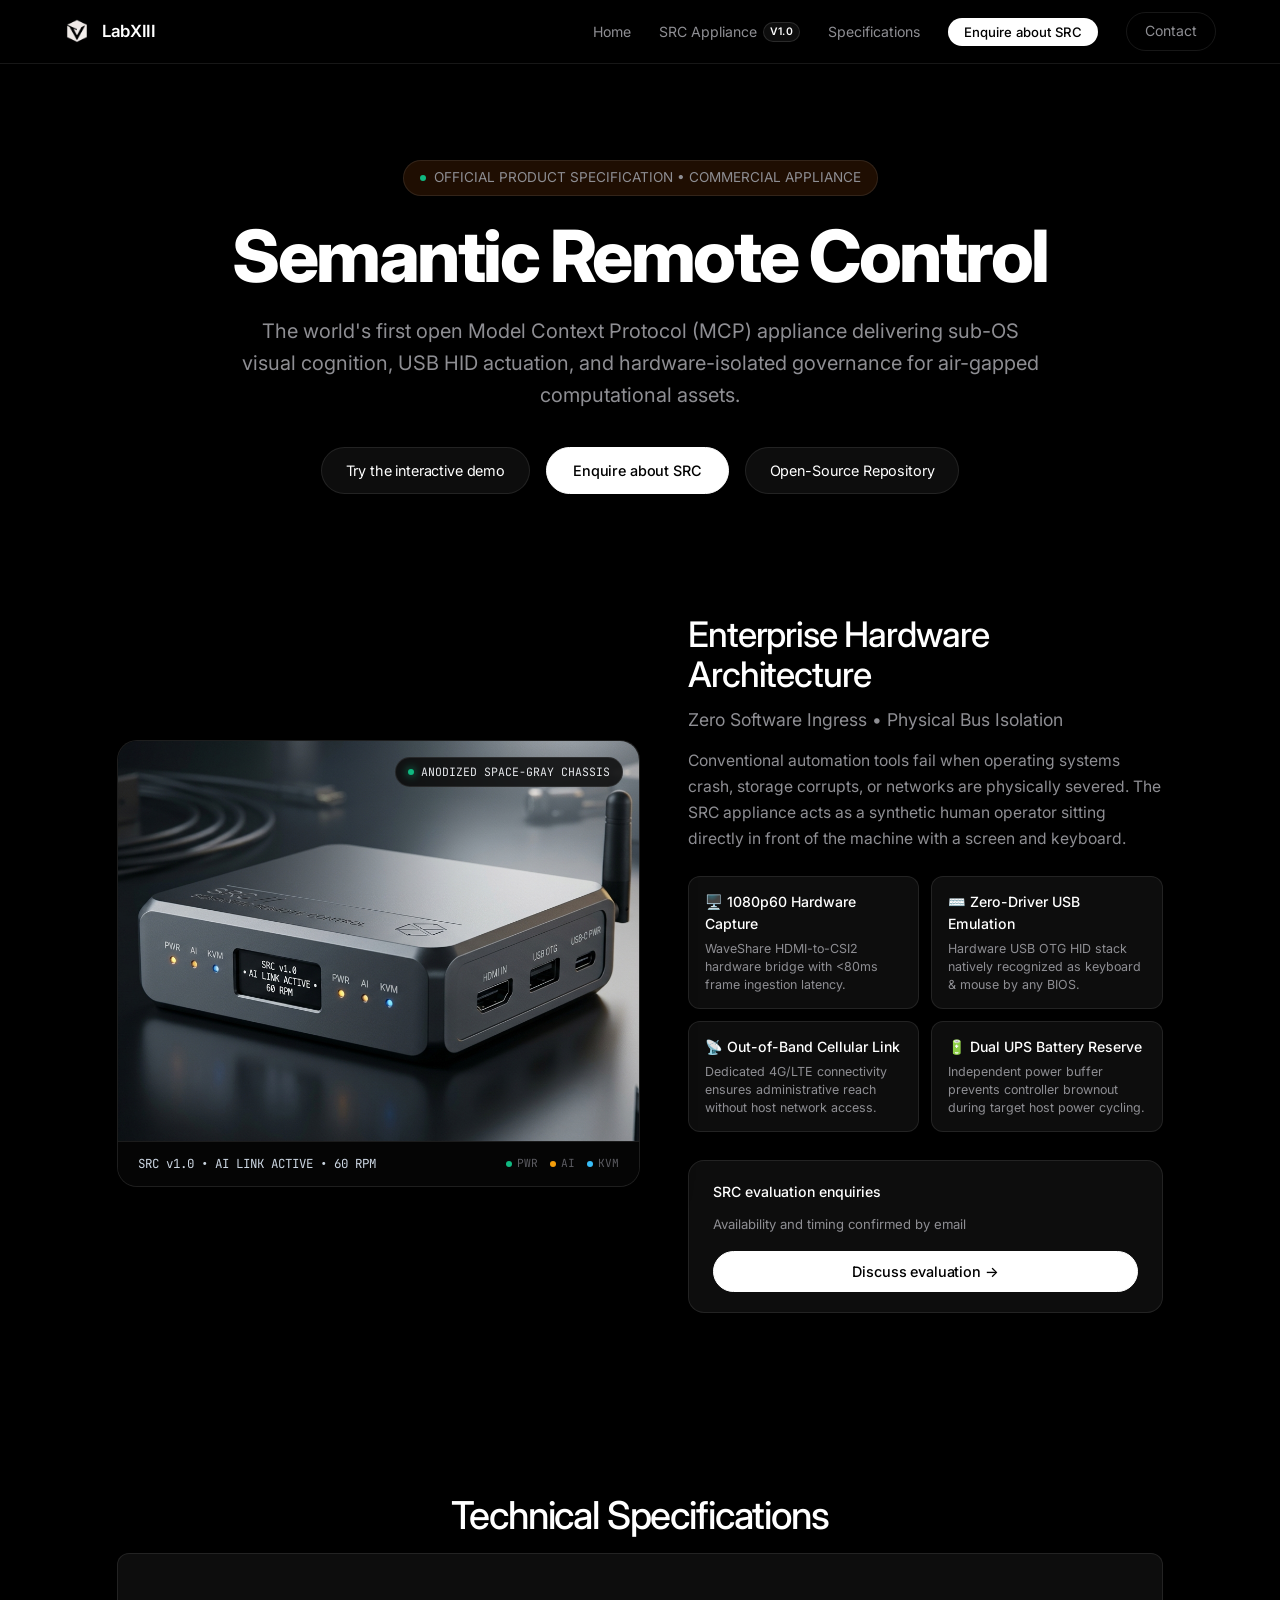
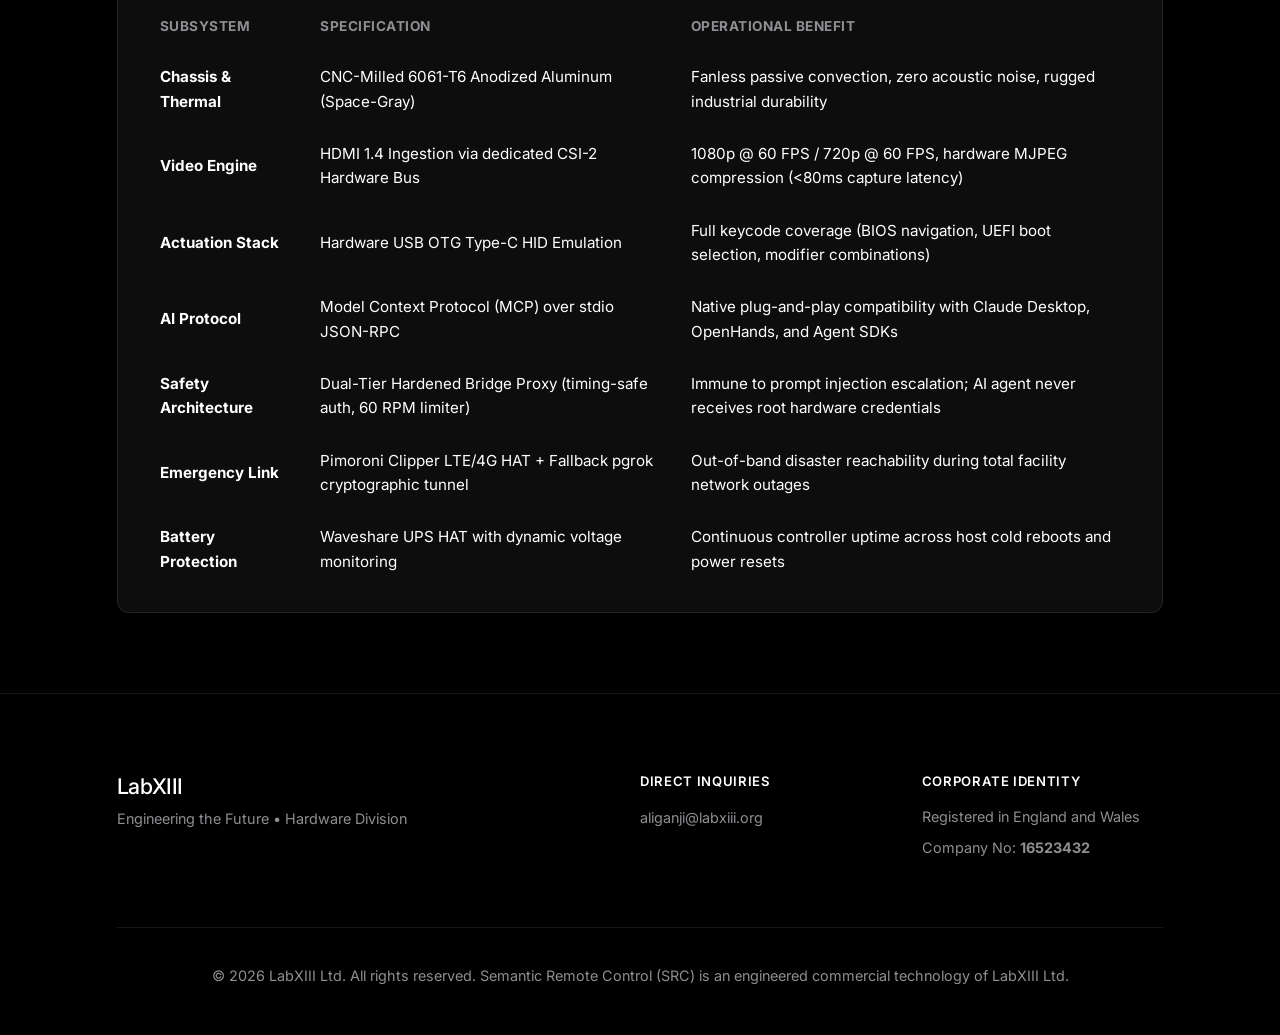
==== commit c1328558: "Improve mobile navigation, accessible enquiries and resilient page rendering" ====
--- a/src.html
+++ b/src.html
@@ -78,11 +78,14 @@
             color: var(--text-main);
         }
     </style>
+    <link rel="icon" type="image/png" href="logo.png">
+    <link rel="canonical" href="https://labxiii.org/src.html">
 </head>
 <body>
+    <a class="skip-link" href="#main-content">Skip to content</a>
 
     <!-- Navigation -->
-    <nav class="navbar" id="navbar">
+    <nav class="navbar" id="navbar" aria-label="Main navigation">
         <div class="nav-container">
             <div class="logo">
                 <a href="index.html" style="display:flex; align-items:center; gap:12px;">
@@ -90,15 +93,17 @@
                     <span class="company-name">LabXIII</span>
                 </a>
             </div>
-            <ul class="nav-links">
+            <button id="menu-toggle" class="menu-toggle" type="button" aria-expanded="false" aria-controls="primary-navigation" hidden>Menu</button>
+            <ul class="nav-links" id="primary-navigation">
                 <li><a href="index.html">Home</a></li>
                 <li><a href="index.html#src-product" class="nav-highlight">SRC Appliance <span class="nav-badge">V1.0</span></a></li>
                 <li><a href="#specs">Specifications</a></li>
-                <li><a href="#preorder" class="btn-preorder-nav" onclick="openPreorderModal(event)">Reserve Batch 01</a></li>
+                <li><a href="mailto:aliganji@labxiii.org" class="btn-preorder-nav" onclick="openPreorderModal(event)">Enquire about SRC</a></li>
                 <li><a href="index.html#contact" class="btn-primary-outline">Contact</a></li>
             </ul>
         </div>
     </nav>
+    <main id="main-content" tabindex="-1">
 
     <!-- Page Hero -->
     <header class="page-hero">
@@ -112,7 +117,8 @@
                 The world's first open Model Context Protocol (MCP) appliance delivering sub-OS visual cognition, USB HID actuation, and hardware-isolated governance for air-gapped computational assets.
             </p>
             <div class="hero-actions">
-                <button class="btn-accent" onclick="openPreorderModal(event)">Reserve Priority Pre-Order (Batch 01)</button>
+                <a href="demo.html" class="btn-secondary">Try the interactive demo</a>
+                <button class="btn-accent" onclick="openPreorderModal(event)">Enquire about SRC</button>
                 <a href="https://github.com/Z23599848/src" target="_blank" rel="noopener noreferrer" class="btn-secondary">Open-Source Repository</a>
             </div>
         </div>
@@ -124,7 +130,7 @@
             <div class="product-grid" style="margin-top:0;">
                 
                 <div class="product-visual-wrap reveal">
-                    <img src="src-hardware.jpg" alt="SRC Commercial Enclosure Product Photograph" class="product-main-img" style="height:440px;">
+                    <img src="src-hardware.jpg" alt="SRC Commercial Enclosure Product Photograph" class="product-main-img" >
                     <div class="product-status-overlay">
                         <span class="pill-dot" style="background:#10b981; box-shadow:0 0 8px #10b981;"></span>
                         ANODIZED SPACE-GRAY CHASSIS
@@ -168,14 +174,14 @@
                     <div class="preorder-banner-box">
                         <div class="preorder-meta-row">
                             <div class="preorder-batch-badge">
-                                <span>📦 Production Batch 01 Allocation</span>
+                                <span>SRC evaluation enquiries</span>
                             </div>
                             <div class="preorder-terms">
-                                <strong>Zero Deposit Today</strong> &bull; Q1 2027
+                                Availability and timing confirmed by email
                             </div>
                         </div>
                         <button class="btn-accent" onclick="openPreorderModal(event)" style="width:100%;">
-                            Reserve Your Commercial Unit &rarr;
+                            Discuss evaluation &rarr;
                         </button>
                     </div>
 
@@ -240,34 +246,35 @@
         </div>
     </section>
 
+    </main>
     <!-- Pre-Order Modal -->
     <div id="preorder-modal" class="modal-backdrop">
-        <div class="modal-window">
+        <div class="modal-window" role="dialog" aria-modal="true" aria-labelledby="enquiry-title">
             <button class="modal-close-btn" onclick="closePreorderModal()" aria-label="Close modal">&times;</button>
             
             <div id="preorder-form-container">
                 <div class="modal-header">
-                    <span class="badge-tag" style="margin-bottom:8px;">PRIORITY RESERVATION</span>
-                    <h3>Reserve Semantic Remote Control</h3>
-                    <p>Secure your Batch 01 allocation. Zero upfront deposit required today. Priority shipping begins Q1 2027.</p>
+                    <span class="badge-tag" style="margin-bottom:8px;">PRODUCT ENQUIRY</span>
+                    <h3 id="enquiry-title">Enquire about SRC</h3>
+                    <p>Tell us what you need. Prepare an email to discuss evaluation, availability, and deployment with LabXIII.</p>
                 </div>
 
                 <form id="preorder-form" onsubmit="handlePreorderSubmit(event)">
                     <div class="form-row">
                         <div class="form-group">
                             <label for="po-name">Full Name *</label>
-                            <input type="text" id="po-name" class="form-control" placeholder="Dr. Jane Doe" required>
+                            <input type="text" id="po-name" autocomplete="name" maxlength="120" class="form-control" placeholder="Dr. Jane Doe" required>
                         </div>
                         <div class="form-group">
                             <label for="po-email">Corporate / Work Email *</label>
-                            <input type="email" id="po-email" class="form-control" placeholder="jane.doe@enterprise.com" required>
+                            <input type="email" id="po-email" autocomplete="email" maxlength="254" class="form-control" placeholder="jane.doe@enterprise.com" required>
                         </div>
                     </div>
 
                     <div class="form-row">
                         <div class="form-group">
                             <label for="po-org">Organization / Institution *</label>
-                            <input type="text" id="po-org" class="form-control" placeholder="Defense Lab / Datacenter Inc." required>
+                            <input type="text" id="po-org" autocomplete="organization" maxlength="160" class="form-control" placeholder="Defense Lab / Datacenter Inc." required>
                         </div>
                         <div class="form-group">
                             <label for="po-units">Allocation Request *</label>
@@ -293,15 +300,15 @@
 
                     <div class="form-group">
                         <label for="po-notes">Technical Requirements or Custom Firmware Needs</label>
-                        <textarea id="po-notes" class="form-control" rows="2" placeholder="e.g., custom MCP tools, IPMI/Redfish fallback, specific enclosure brackets..."></textarea>
+                        <textarea id="po-notes" maxlength="600" class="form-control" rows="2" placeholder="e.g., custom MCP tools, IPMI/Redfish fallback, specific enclosure brackets..."></textarea>
                     </div>
 
                     <div class="form-footer">
                         <button type="submit" class="btn-accent" style="width:100%; padding:14px; font-size:1rem;">
-                            Confirm Priority Pre-Order Allocation &rarr;
+                            Prepare enquiry email &rarr;
                         </button>
                         <p class="form-notice">
-                            🔒 By reserving, your allocation is registered directly with LabXIII Ltd (Company No: 16523432). No payment is taken until product dispatch.
+                            Your details stay on this page until you send the email. This form does not register an order or take payment.
                         </p>
                     </div>
                 </form>
@@ -309,21 +316,17 @@
 
             <!-- Confirmation View -->
             <div id="preorder-confirmation" class="confirmation-card">
-                <div class="confirm-icon">✓</div>
-                <h3>Allocation Reserved!</h3>
-                <p style="color:var(--text-muted); font-size:0.95rem; margin-top:6px;">
-                    Thank you. Your early-adopter reservation for the Semantic Remote Control (SRC) has been formally registered with LabXIII Engineering.
-                </p>
-                <div>
-                    <span class="confirm-res-id" id="confirmed-res-code">SRC-B1-84920</span>
-                </div>
-                <p style="font-size:0.85rem; color:var(--text-muted); line-height:1.6; max-width:440px; margin:0 auto 24px;">
-                    A dispatch record has been queued for <strong id="confirmed-email-display" style="color:var(--text-main);"></strong>. We will contact your organization prior to Q1 2027 delivery with shipping logistics and firmware provisioning credentials.
-                </p>
-                <div style="display:flex; justify-content:center; gap:12px;">
-                    <button class="btn-primary" onclick="closePreorderModal()">Close Window</button>
-                    <a id="email-confirmation-link" href="#" class="btn-secondary" style="font-size:0.85rem; padding:10px 20px;">Email Copy to Myself</a>
-                </div>
+                <div class="confirm-icon" aria-hidden="true">↗</div>
+                <h3 id="enquiry-ready-title" tabindex="-1">Your enquiry is ready to send</h3>
+                <p class="enquiry-help">Nothing has been sent or reserved yet. Open your email app and send the draft to LabXIII. We will reply to discuss availability and next steps.</p>
+                <div class="enquiry-actions">
+                    <a id="email-confirmation-link" href="mailto:aliganji@labxiii.org" class="btn-primary">Open email draft</a>
+                    <button type="button" class="btn-secondary" onclick="editEnquiry()">Edit details</button>
+                </div>
+                <label for="enquiry-copy">No email app? Copy this message and send it to
+                    <a href="mailto:aliganji@labxiii.org">aliganji@labxiii.org</a>.
+                </label>
+                <textarea id="enquiry-copy" class="form-control" rows="8" readonly></textarea>
             </div>
 
         </div>
--- a/style.css
+++ b/style.css
@@ -997,3 +997,72 @@
         grid-template-columns: 1fr;
     }
 }
+
+
+/* Resilient presentation: content remains visible without JavaScript or WebGL. */
+.reveal { opacity: 1; transform: none; }
+#canvas-container {
+    background:
+        radial-gradient(ellipse at 50% 18%, rgba(140, 160, 190, .1), transparent 55%),
+        var(--bg-color);
+}
+#bg-canvas { display: none; }
+section[id], footer[id] { scroll-margin-top: calc(var(--nav-height) + 24px); }
+:focus-visible { outline: 2px solid var(--text-main); outline-offset: 5px; }
+.skip-link {
+    position: fixed; top: 10px; left: 16px; z-index: 1001;
+    padding: 10px 18px; background: var(--text-main); color: var(--bg-color);
+    border-radius: 8px; transform: translateY(-160%);
+}
+.skip-link:focus { transform: translateY(0); }
+.menu-toggle {
+    display: none; padding: 10px 16px; min-height: 44px;
+    border: 1px solid var(--border-hover); border-radius: var(--radius-pill);
+    color: var(--text-main); background: var(--bg-card); font: inherit; cursor: pointer;
+}
+[hidden] { display: none !important; }
+.enquiry-help { color: var(--text-muted); margin: 16px 0 24px; }
+.enquiry-actions { display: flex; flex-wrap: wrap; justify-content: center; gap: 12px; margin-bottom: 24px; }
+.confirmation-card label { display: block; text-align: left; margin-bottom: 10px; color: var(--text-muted); font-size: .85rem; }
+.confirmation-card label a { text-decoration: underline; overflow-wrap: anywhere; }
+#enquiry-copy { resize: vertical; min-height: 180px; }
+.form-notice { color: var(--text-muted); }
+.modal-close-btn, .theme-switch button { min-width: 44px; min-height: 44px; }
+.modal-header { padding-right: 28px; }
+.tech-table th, .tech-table td { border-color: var(--border-subtle); }
+.product-visual-wrap { box-shadow: 0 20px 60px rgba(0, 0, 0, .2); }
+[data-theme="light"] select.form-control option { background: #fff; color: #111; }
+@media (max-width: 860px) {
+    .navbar { height: auto; min-height: var(--nav-height); }
+    .nav-container { flex-wrap: wrap; padding-top: 10px; padding-bottom: 10px; gap: 12px; }
+    .menu-toggle { display: inline-flex; align-items: center; }
+    .nav-links { display: flex; flex-wrap: wrap; width: 100%; gap: 8px 18px; }
+    .nav-links.menu-ready { display: none; }
+    .nav-links.menu-ready.is-open {
+        display: flex; flex-direction: column; align-items: stretch;
+        max-height: calc(100dvh - 84px); overflow-y: auto;
+        padding: 12px 0; border-top: 1px solid var(--border-subtle);
+    }
+    .nav-links a { display: inline-flex; align-items: center; min-height: 44px; }
+    .hero { min-height: 75vh; padding-top: 160px; }
+    .hero-title { font-size: clamp(2.8rem, 10vw, 4.5rem); }
+    .announcement-pill { max-width: 100%; font-size: .75rem; text-align: left; }
+    .announcement-pill .pill-dot { flex-shrink: 0; }
+    .profile-info { min-width: 0; }
+    .product-main-img { height: auto; aspect-ratio: 4 / 3; }
+    .oled-simulation { flex-wrap: wrap; gap: 10px; }
+    .modal-window { padding: 28px 20px; max-height: 85dvh; }
+    .tech-table th, .tech-table td { padding: 10px 8px; overflow-wrap: anywhere; }
+}
+@media (max-width: 480px) {
+    .feature-cards-grid { grid-template-columns: 1fr; }
+    .grid { grid-template-columns: minmax(0, 1fr); }
+    .hero-cta { width: 100%; }
+    .hero-cta > a { width: 100%; }
+    .section-title { font-size: 2rem; }
+    .preorder-banner-box { padding: 20px 16px; }
+}
+@media (prefers-reduced-motion: reduce) {
+    html { scroll-behavior: auto; }
+    *, *::before, *::after { animation: none !important; transition: none !important; }
+}
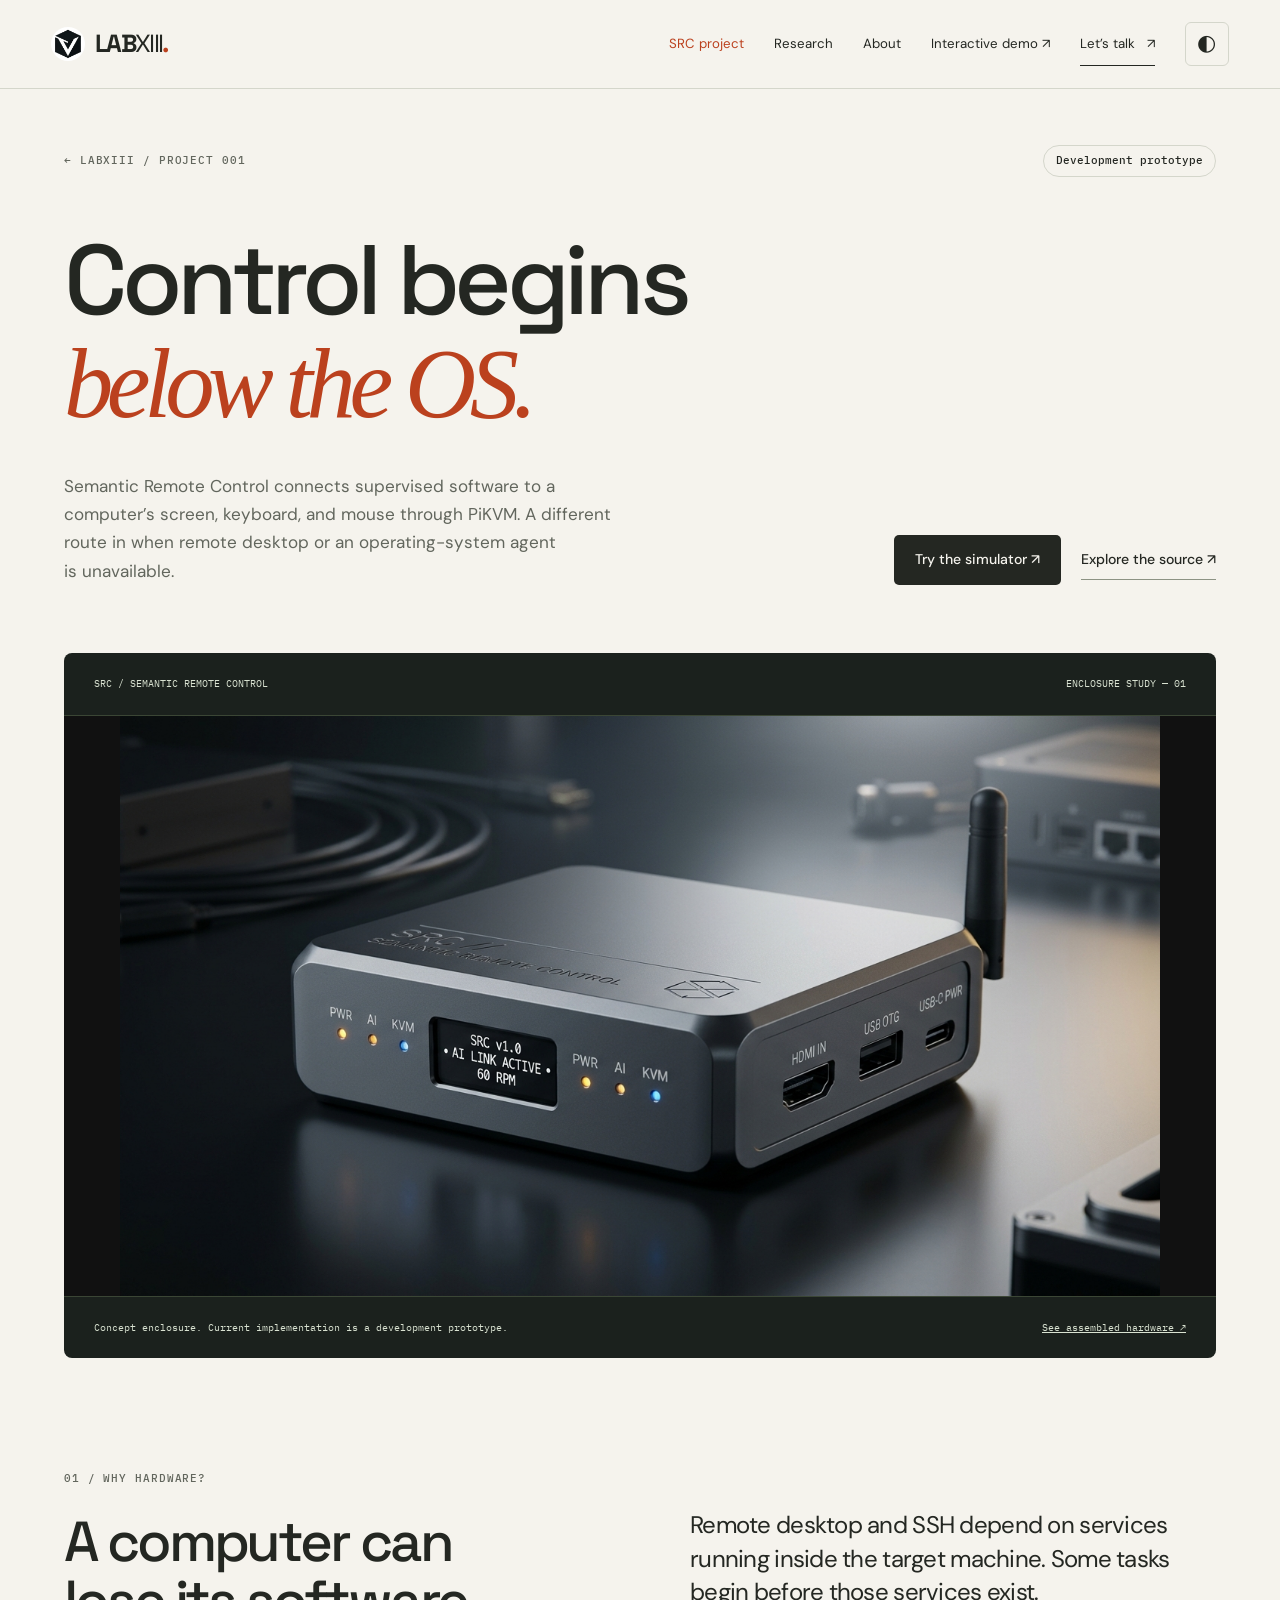
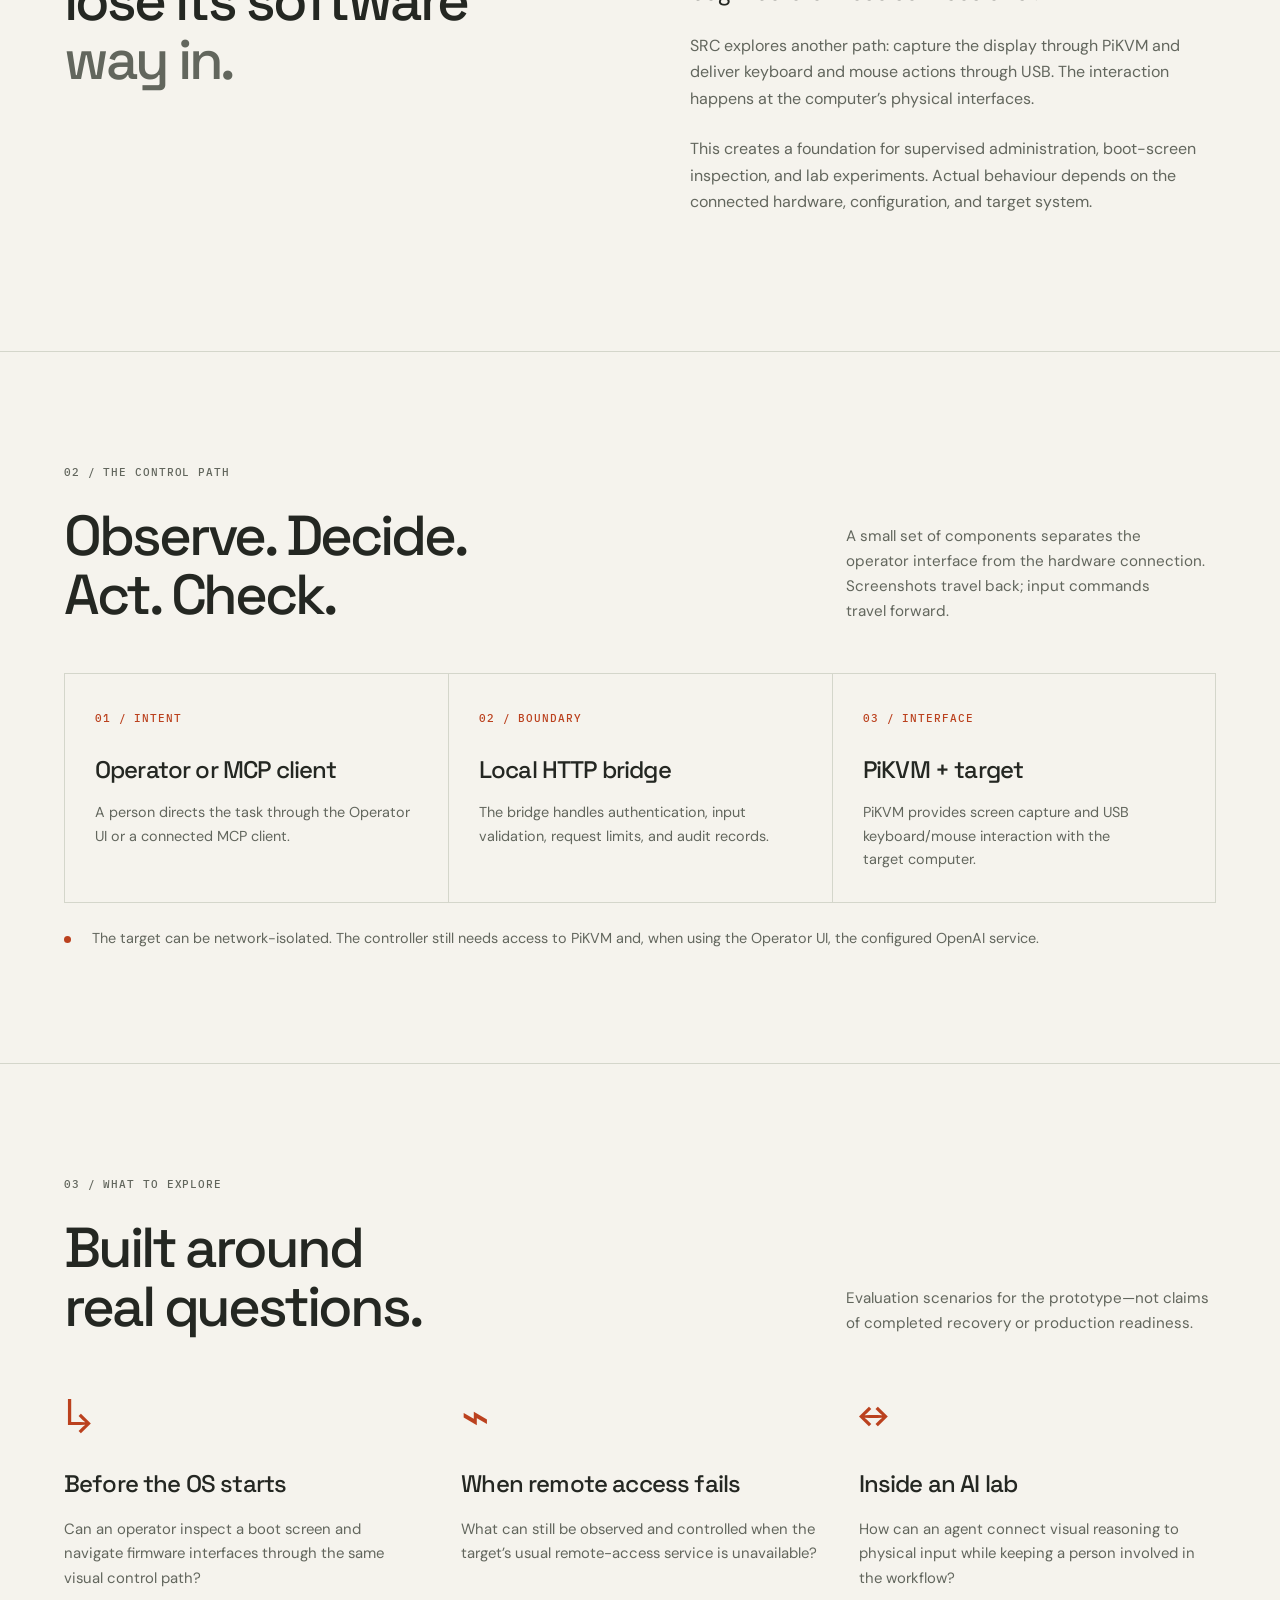
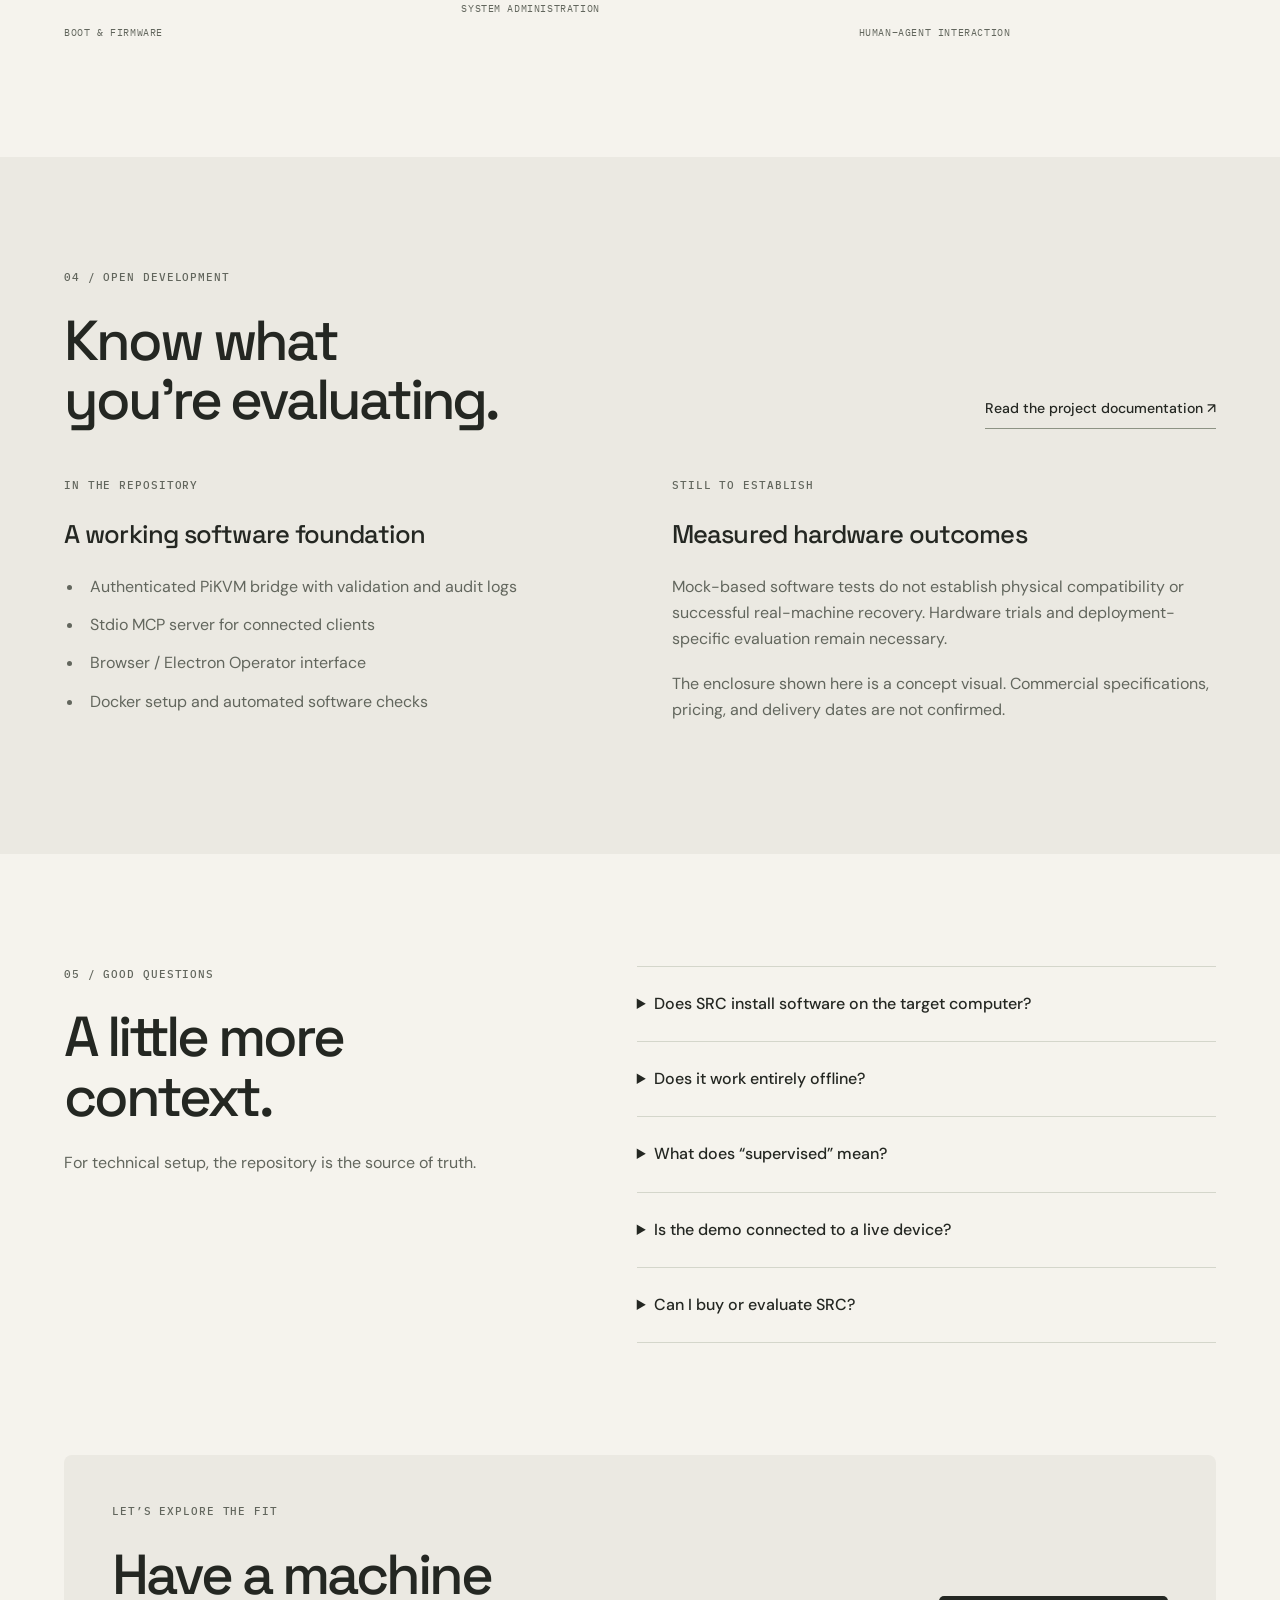
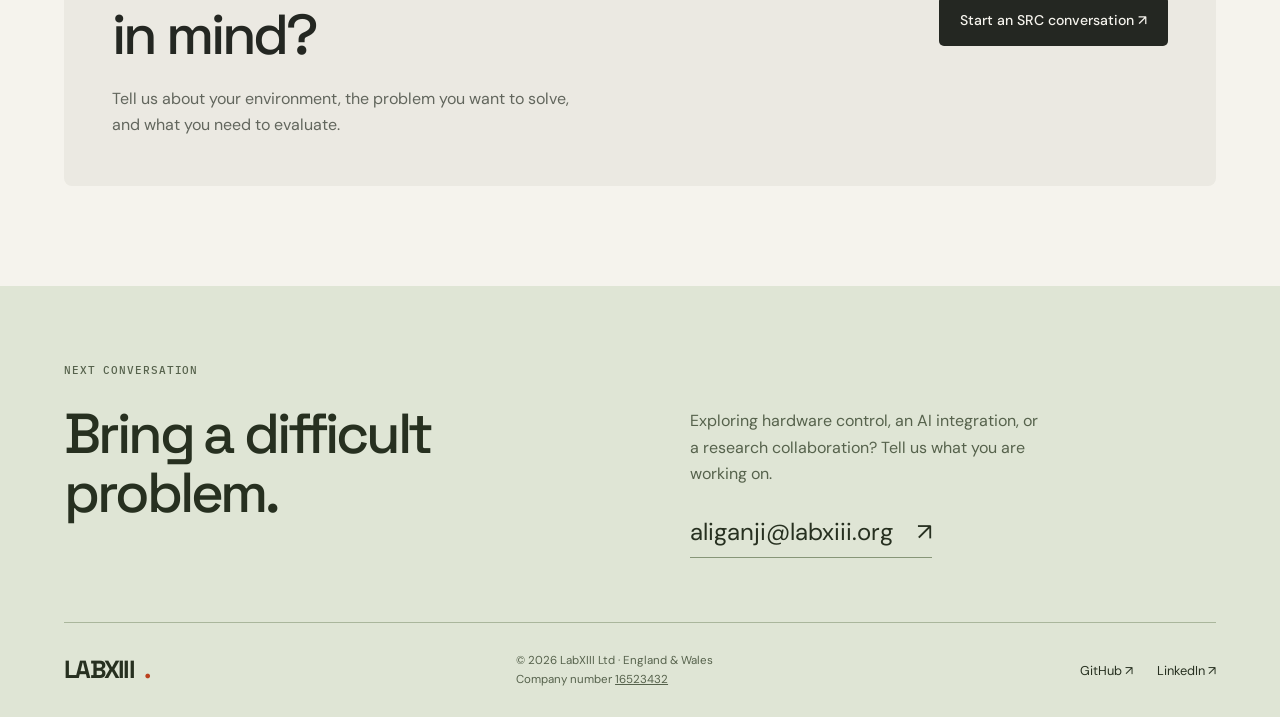
==== commit 1816a548: "Redesign LabXIII content, visual identity and SRC project narrative" ====
--- a/src.html
+++ b/src.html
@@ -1,254 +1,62 @@
 <!DOCTYPE html>
-<html lang="en">
+<html lang="en" data-theme="light">
 <head>
-    <meta charset="UTF-8">
-    <meta name="viewport" content="width=device-width, initial-scale=1.0">
-    <title>Semantic Remote Control (SRC) | LabXIII Hardware</title>
-    <meta name="description" content="Semantic Remote Control (SRC) by LabXIII Ltd. Hardware-level AI orchestration appliance for air-gapped systems and sub-OS firmware environments.">
-    <meta name="author" content="LabXIII Ltd">
-    <meta property="og:title" content="Semantic Remote Control (SRC) — Hardware AI Orchestration">
-    <meta property="og:description" content="Grant foundation models physical eyes, hands, and governance over air-gapped and sub-OS systems.">
-    <meta property="og:url" content="https://labxiii.org/src.html">
-    <meta property="og:type" content="product">
-    <meta property="og:image" content="https://labxiii.org/src-hardware.jpg">
-    
-    <!-- Google Fonts -->
-    <link rel="preconnect" href="https://fonts.googleapis.com">
-    <link rel="preconnect" href="https://fonts.gstatic.com" crossorigin>
-    <link href="https://fonts.googleapis.com/css2?family=Inter:wght@300;400;500;600;700&family=JetBrains+Mono:wght@400;500&display=swap" rel="stylesheet">
-    
-    <!-- Custom CSS -->
-    <link rel="stylesheet" href="style.css">
-    <style>
-        .page-hero {
-            padding: 160px 0 80px;
-            text-align: center;
-        }
-        .hero-tag {
-            display: inline-flex;
-            align-items: center;
-            gap: 8px;
-            background: rgba(249, 115, 22, 0.12);
-            border: 1px solid var(--border-subtle);
-            padding: 6px 16px;
-            border-radius: 30px;
-            font-size: 0.85rem;
-            font-family: var(--font-heading);
-            color: var(--text-muted);
-            margin-bottom: 20px;
-        }
-        .main-headline {
-            font-size: clamp(2.5rem, 6vw, 4.5rem);
-            line-height: 1.1;
-            margin-bottom: 20px;
-            font-weight: 800;
-        }
-        .lead-text {
-            font-size: 1.25rem;
-            color: var(--text-muted);
-            max-width: 800px;
-            margin: 0 auto 36px;
-            line-height: 1.6;
-        }
-        .hero-actions {
-            display: flex;
-            gap: 16px;
-            justify-content: center;
-            flex-wrap: wrap;
-        }
-        .tech-table {
-            width: 100%;
-            border-collapse: collapse;
-            margin-top: 24px;
-            font-size: 0.95rem;
-        }
-        .tech-table th, .tech-table td {
-            padding: 14px 18px;
-            text-align: left;
-            border-bottom: 1px solid var(--border-glass);
-        }
-        .tech-table th {
-            color: var(--text-muted);
-            font-family: var(--font-heading);
-            font-size: 0.85rem;
-            text-transform: uppercase;
-            letter-spacing: 0.5px;
-        }
-        .tech-table td {
-            color: var(--text-main);
-        }
-    </style>
-    <link rel="icon" type="image/png" href="logo.png">
-    <link rel="canonical" href="https://labxiii.org/src.html">
+<meta charset="UTF-8">
+<meta name="viewport" content="width=device-width, initial-scale=1">
+<title>Semantic Remote Control — LabXIII</title>
+<meta name="description" content="A development prototype for supervised computer administration through PiKVM video capture, USB input, a local HTTP bridge, and MCP.">
+<meta property="og:title" content="Semantic Remote Control — LabXIII">
+<meta property="og:description" content="A development prototype for supervised computer administration through PiKVM video capture, USB input, a local HTTP bridge, and MCP.">
+<meta property="og:type" content="website">
+<meta property="og:url" content="https://labxiii.org/src.html">
+<meta property="og:image" content="https://labxiii.org/src-hardware.jpg">
+<link rel="canonical" href="https://labxiii.org/src.html">
+<link rel="icon" href="logo.png" type="image/png">
+<link rel="preconnect" href="https://fonts.googleapis.com">
+<link rel="preconnect" href="https://fonts.gstatic.com" crossorigin>
+<link href="https://fonts.googleapis.com/css2?family=DM+Sans:wght@400;500;600;700&family=Space+Grotesk:wght@400;500;600;700&family=IBM+Plex+Mono:wght@400;500&display=swap" rel="stylesheet">
+<link rel="stylesheet" href="style.css">
+<script src="app.js" defer></script>
 </head>
 <body>
-    <a class="skip-link" href="#main-content">Skip to content</a>
-
-    <!-- Navigation -->
-    <nav class="navbar" id="navbar" aria-label="Main navigation">
-        <div class="nav-container">
-            <div class="logo">
-                <a href="index.html" style="display:flex; align-items:center; gap:12px;">
-                    <img src="logo.png" alt="LabXIII Logo">
-                    <span class="company-name">LabXIII</span>
-                </a>
-            </div>
-            <button id="menu-toggle" class="menu-toggle" type="button" aria-expanded="false" aria-controls="primary-navigation" hidden>Menu</button>
-            <ul class="nav-links" id="primary-navigation">
-                <li><a href="index.html">Home</a></li>
-                <li><a href="index.html#src-product" class="nav-highlight">SRC Appliance <span class="nav-badge">V1.0</span></a></li>
-                <li><a href="#specs">Specifications</a></li>
-                <li><a href="mailto:aliganji@labxiii.org" class="btn-preorder-nav" onclick="openPreorderModal(event)">Enquire about SRC</a></li>
-                <li><a href="index.html#contact" class="btn-primary-outline">Contact</a></li>
-            </ul>
-        </div>
-    </nav>
-    <main id="main-content" tabindex="-1">
-
-    <!-- Page Hero -->
-    <header class="page-hero">
-        <div class="container reveal">
-            <div class="hero-tag">
-                <span class="pill-dot"></span>
-                OFFICIAL PRODUCT SPECIFICATION &bull; COMMERCIAL APPLIANCE
-            </div>
-            <h1 class="main-headline">Semantic Remote Control</h1>
-            <p class="lead-text">
-                The world's first open Model Context Protocol (MCP) appliance delivering sub-OS visual cognition, USB HID actuation, and hardware-isolated governance for air-gapped computational assets.
-            </p>
-            <div class="hero-actions">
-                <a href="demo.html" class="btn-secondary">Try the interactive demo</a>
-                <button class="btn-accent" onclick="openPreorderModal(event)">Enquire about SRC</button>
-                <a href="https://github.com/Z23599848/src" target="_blank" rel="noopener noreferrer" class="btn-secondary">Open-Source Repository</a>
-            </div>
-        </div>
-    </header>
-
-    <!-- Hardware Visual & Details -->
-    <section style="padding: 40px 0 100px;">
-        <div class="container">
-            <div class="product-grid" style="margin-top:0;">
-                
-                <div class="product-visual-wrap reveal">
-                    <img src="src-hardware.jpg" alt="SRC Commercial Enclosure Product Photograph" class="product-main-img" >
-                    <div class="product-status-overlay">
-                        <span class="pill-dot" style="background:#10b981; box-shadow:0 0 8px #10b981;"></span>
-                        ANODIZED SPACE-GRAY CHASSIS
-                    </div>
-                    <div class="oled-simulation">
-                        <span>SRC v1.0 • AI LINK ACTIVE • 60 RPM</span>
-                        <div class="oled-indicators">
-                            <span class="led"><span class="led-dot led-pwr"></span> PWR</span>
-                            <span class="led"><span class="led-dot led-ai"></span> AI</span>
-                            <span class="led"><span class="led-dot led-kvm"></span> KVM</span>
-                        </div>
-                    </div>
-                </div>
-
-                <div class="product-content reveal">
-                    <h3>Enterprise Hardware Architecture</h3>
-                    <p class="product-lead">Zero Software Ingress &bull; Physical Bus Isolation</p>
-                    <p class="product-desc">
-                        Conventional automation tools fail when operating systems crash, storage corrupts, or networks are physically severed. The SRC appliance acts as a synthetic human operator sitting directly in front of the machine with a screen and keyboard.
-                    </p>
-
-                    <div class="feature-cards-grid">
-                        <div class="feature-card-mini">
-                            <div class="f-title">🖥️ 1080p60 Hardware Capture</div>
-                            <div class="f-desc">WaveShare HDMI-to-CSI2 hardware bridge with &lt;80ms frame ingestion latency.</div>
-                        </div>
-                        <div class="feature-card-mini">
-                            <div class="f-title">⌨️ Zero-Driver USB Emulation</div>
-                            <div class="f-desc">Hardware USB OTG HID stack natively recognized as keyboard &amp; mouse by any BIOS.</div>
-                        </div>
-                        <div class="feature-card-mini">
-                            <div class="f-title">📡 Out-of-Band Cellular Link</div>
-                            <div class="f-desc">Dedicated 4G/LTE connectivity ensures administrative reach without host network access.</div>
-                        </div>
-                        <div class="feature-card-mini">
-                            <div class="f-title">🔋 Dual UPS Battery Reserve</div>
-                            <div class="f-desc">Independent power buffer prevents controller brownout during target host power cycling.</div>
-                        </div>
-                    </div>
-
-                    <div class="preorder-banner-box">
-                        <div class="preorder-meta-row">
-                            <div class="preorder-batch-badge">
-                                <span>SRC evaluation enquiries</span>
-                            </div>
-                            <div class="preorder-terms">
-                                Availability and timing confirmed by email
-                            </div>
-                        </div>
-                        <button class="btn-accent" onclick="openPreorderModal(event)" style="width:100%;">
-                            Discuss evaluation &rarr;
-                        </button>
-                    </div>
-
-                </div>
-
-            </div>
-        </div>
-    </section>
-
-    <!-- Technical Specifications Section -->
-    <section id="specs" style="padding: 80px 0; background: rgba(0,0,0,0.2); border-top: 1px solid var(--border-glass);">
-        <div class="container reveal">
-            <h2 class="section-title">Technical Specifications</h2>
-            <div class="glass" style="padding: 24px; border-radius: 12px; overflow-x: auto;">
-                <table class="tech-table">
-                    <thead>
-                        <tr>
-                            <th>Subsystem</th>
-                            <th>Specification</th>
-                            <th>Operational Benefit</th>
-                        </tr>
-                    </thead>
-                    <tbody>
-                        <tr>
-                            <td><strong>Chassis &amp; Thermal</strong></td>
-                            <td>CNC-Milled 6061-T6 Anodized Aluminum (Space-Gray)</td>
-                            <td>Fanless passive convection, zero acoustic noise, rugged industrial durability</td>
-                        </tr>
-                        <tr>
-                            <td><strong>Video Engine</strong></td>
-                            <td>HDMI 1.4 Ingestion via dedicated CSI-2 Hardware Bus</td>
-                            <td>1080p @ 60 FPS / 720p @ 60 FPS, hardware MJPEG compression (&lt;80ms capture latency)</td>
-                        </tr>
-                        <tr>
-                            <td><strong>Actuation Stack</strong></td>
-                            <td>Hardware USB OTG Type-C HID Emulation</td>
-                            <td>Full keycode coverage (BIOS navigation, UEFI boot selection, modifier combinations)</td>
-                        </tr>
-                        <tr>
-                            <td><strong>AI Protocol</strong></td>
-                            <td>Model Context Protocol (MCP) over stdio JSON-RPC</td>
-                            <td>Native plug-and-play compatibility with Claude Desktop, OpenHands, and Agent SDKs</td>
-                        </tr>
-                        <tr>
-                            <td><strong>Safety Architecture</strong></td>
-                            <td>Dual-Tier Hardened Bridge Proxy (timing-safe auth, 60 RPM limiter)</td>
-                            <td>Immune to prompt injection escalation; AI agent never receives root hardware credentials</td>
-                        </tr>
-                        <tr>
-                            <td><strong>Emergency Link</strong></td>
-                            <td>Pimoroni Clipper LTE/4G HAT + Fallback pgrok cryptographic tunnel</td>
-                            <td>Out-of-band disaster reachability during total facility network outages</td>
-                        </tr>
-                        <tr>
-                            <td><strong>Battery Protection</strong></td>
-                            <td>Waveshare UPS HAT with dynamic voltage monitoring</td>
-                            <td>Continuous controller uptime across host cold reboots and power resets</td>
-                        </tr>
-                    </tbody>
-                </table>
-            </div>
-        </div>
-    </section>
-
-    </main>
-    <!-- Pre-Order Modal -->
-    <div id="preorder-modal" class="modal-backdrop">
+<a class="skip-link" href="#main-content">Skip to content</a><nav class="navbar" aria-label="Main navigation">
+<div class="nav-container">
+<a class="wordmark" href="index.html" aria-label="LabXIII home"><img src="logo.png" alt="" width="34" height="34"><span>LAB<span class="wordmark-numeral">XIII</span><span class="brand-dot">.</span></span></a>
+<button id="menu-toggle" class="menu-toggle" aria-expanded="false" aria-controls="primary-navigation" hidden>Menu</button>
+<ul id="primary-navigation" class="nav-links">
+<li><a href="src.html" aria-current="page">SRC project</a></li>
+<li><a href="index.html#research">Research</a></li>
+<li><a href="index.html#about">About</a></li>
+<li><a href="demo.html">Interactive demo ↗</a></li>
+<li><a class="nav-contact" href="#contact">Let’s talk <span aria-hidden="true">↗</span></a></li>
+<li><button id="theme-toggle" class="theme-toggle" aria-label="Switch colour theme">◐</button></li>
+</ul></div></nav>
+<main id="main-content" tabindex="-1">
+<header class="product-hero container"><div class="hero-overline"><a class="eyebrow" href="index.html">← LABXIII / PROJECT 001</a><span class="status-chip">Development prototype</span></div><h1>Control begins<br><span class="serif-word">below the OS.</span></h1><div class="hero-bottom"><p>Semantic Remote Control connects supervised software to a computer’s screen, keyboard, and mouse through PiKVM. A different route in when remote desktop or an operating-system agent is unavailable.</p><div class="actions"><a class="btn-primary" href="demo.html">Try the simulator ↗</a><a class="text-link" href="https://github.com/Z23599848/src">Explore the source ↗</a></div></div></header>
+<section class="container product-stage" aria-label="SRC concept design"><div class="stage-label"><span>SRC / SEMANTIC REMOTE CONTROL</span><span>ENCLOSURE STUDY — 01</span></div><img src="src-hardware.jpg" alt="Concept rendering of a dark metal SRC enclosure with display and connection ports" width="1024" height="768" fetchpriority="high"><div class="stage-caption"><span>Concept enclosure. Current implementation is a development prototype.</span><a href="https://github.com/Z23599848/src#-assembled-hardware-interface">See assembled hardware ↗</a></div></section>
+<section class="section container introduction"><div><p class="eyebrow">01 / WHY HARDWARE?</p><h2>A computer can<br>lose its software<br><span class="muted">way in.</span></h2></div><div class="editorial-copy"><p class="lead">Remote desktop and SSH depend on services running inside the target machine. Some tasks begin before those services exist.</p><p>SRC explores another path: capture the display through PiKVM and deliver keyboard and mouse actions through USB. The interaction happens at the computer’s physical interfaces.</p><p>This creates a foundation for supervised administration, boot-screen inspection, and lab experiments. Actual behaviour depends on the connected hardware, configuration, and target system.</p></div></section>
+<section class="architecture-section"><div class="container section"><div class="section-heading"><div><p class="eyebrow">02 / THE CONTROL PATH</p><h2>Observe. Decide.<br>Act. Check.</h2></div><p>A small set of components separates the operator interface from the hardware connection. Screenshots travel back; input commands travel forward.</p></div>
+<ol class="architecture-grid"><li><span class="row-number">01 / INTENT</span><h3>Operator or MCP client</h3><p>A person directs the task through the Operator UI or a connected MCP client.</p></li><li><span class="row-number">02 / BOUNDARY</span><h3>Local HTTP bridge</h3><p>The bridge handles authentication, input validation, request limits, and audit records.</p></li><li><span class="row-number">03 / INTERFACE</span><h3>PiKVM + target</h3><p>PiKVM provides screen capture and USB keyboard/mouse interaction with the target computer.</p></li></ol>
+<div class="architecture-note"><span class="status-dot"></span><p>The target can be network-isolated. The controller still needs access to PiKVM and, when using the Operator UI, the configured OpenAI service.</p></div></div></section>
+<section class="section container" id="use-cases"><div class="section-heading"><div><p class="eyebrow">03 / WHAT TO EXPLORE</p><h2>Built around<br>real questions.</h2></div><p>Evaluation scenarios for the prototype—not claims of completed recovery or production readiness.</p></div><div class="scenario-grid">
+<article><div class="scenario-symbol" aria-hidden="true">↳</div><h3>Before the OS starts</h3><p>Can an operator inspect a boot screen and navigate firmware interfaces through the same visual control path?</p><span>BOOT &amp; FIRMWARE</span></article>
+<article><div class="scenario-symbol" aria-hidden="true">⌁</div><h3>When remote access fails</h3><p>What can still be observed and controlled when the target’s usual remote-access service is unavailable?</p><span>SYSTEM ADMINISTRATION</span></article>
+<article><div class="scenario-symbol" aria-hidden="true">↔</div><h3>Inside an AI lab</h3><p>How can an agent connect visual reasoning to physical input while keeping a person involved in the workflow?</p><span>HUMAN–AGENT INTERACTION</span></article></div></section>
+<section class="status-section"><div class="container section"><div class="section-heading"><div><p class="eyebrow">04 / OPEN DEVELOPMENT</p><h2>Know what<br>you’re evaluating.</h2></div><a class="text-link" href="https://github.com/Z23599848/src">Read the project documentation ↗</a></div>
+<div class="status-grid"><article><span class="eyebrow">IN THE REPOSITORY</span><h3>A working software foundation</h3><ul class="plain-list"><li>Authenticated PiKVM bridge with validation and audit logs</li><li>Stdio MCP server for connected clients</li><li>Browser / Electron Operator interface</li><li>Docker setup and automated software checks</li></ul></article><article><span class="eyebrow">STILL TO ESTABLISH</span><h3>Measured hardware outcomes</h3><p>Mock-based software tests do not establish physical compatibility or successful real-machine recovery. Hardware trials and deployment-specific evaluation remain necessary.</p><p>The enclosure shown here is a concept visual. Commercial specifications, pricing, and delivery dates are not confirmed.</p></article></div></div></section>
+<section class="section container faq-section"><div><p class="eyebrow">05 / GOOD QUESTIONS</p><h2>A little more<br>context.</h2><p class="section-description">For technical setup, the repository is the source of truth.</p></div><div class="faq-list">
+<details><summary>Does SRC install software on the target computer?</summary><p>The control path uses PiKVM video capture and USB keyboard/mouse input rather than an OS-level agent on the target. The controller runs the bridge and its clients.</p></details>
+<details><summary>Does it work entirely offline?</summary><p>Not in the current Operator UI configuration. The target can be network-isolated, but the controller needs access to PiKVM and OpenAI. Task text and screenshots are sent to the configured OpenAI service.</p></details>
+<details><summary>What does “supervised” mean?</summary><p>A person directs and monitors the work. Stop cancels pending work; input already dispatched may still take effect. Optional power actions must be deliberately enabled.</p></details>
+<details><summary>Is the demo connected to a live device?</summary><p>No. The website demo is a simulator that illustrates the interaction. It does not demonstrate a live hardware connection or measured performance.</p></details>
+<details><summary>Can I buy or evaluate SRC?</summary><p>SRC is in development. Contact LabXIII to discuss your evaluation needs or explore the public source. An enquiry is not an order, allocation, or shipping commitment.</p></details>
+</div></section>
+<section class="container enquiry-banner"><div><p class="eyebrow">LET’S EXPLORE THE FIT</p><h2>Have a machine<br>in mind?</h2><p>Tell us about your environment, the problem you want to solve, and what you need to evaluate.</p></div><a class="btn-primary" href="mailto:aliganji@labxiii.org" onclick="openPreorderModal(event)">Start an SRC conversation ↗</a></section>
+</main><footer id="contact" class="footer">
+<div class="container">
+<div class="contact-heading"><div><p class="eyebrow">NEXT CONVERSATION</p><h2>Bring a difficult<br>problem.</h2></div><div class="contact-copy"><p>Exploring hardware control, an AI integration, or a research collaboration? Tell us what you are working on.</p><a class="contact-email" href="mailto:aliganji@labxiii.org">aliganji@labxiii.org <span aria-hidden="true">↗</span></a></div></div>
+<div class="footer-bottom"><a class="wordmark" href="index.html">LABXIII<span class="brand-dot">.</span></a><p>© 2026 LabXIII Ltd · England &amp; Wales<br>Company number <a href="https://find-and-update.company-information.service.gov.uk/company/16523432">16523432</a></p><div class="footer-links"><a href="https://github.com/Z23599848/src">GitHub ↗</a><a href="https://www.linkedin.com/in/ganjiali">LinkedIn ↗</a></div></div>
+</div></footer><div id="preorder-modal" class="modal-backdrop">
         <div class="modal-window" role="dialog" aria-modal="true" aria-labelledby="enquiry-title">
             <button class="modal-close-btn" onclick="closePreorderModal()" aria-label="Close modal">&times;</button>
             
@@ -263,44 +71,44 @@
                     <div class="form-row">
                         <div class="form-group">
                             <label for="po-name">Full Name *</label>
-                            <input type="text" id="po-name" autocomplete="name" maxlength="120" class="form-control" placeholder="Dr. Jane Doe" required>
+                            <input type="text" id="po-name" autocomplete="name" maxlength="120" class="form-control" placeholder="Your name" required>
                         </div>
                         <div class="form-group">
-                            <label for="po-email">Corporate / Work Email *</label>
-                            <input type="email" id="po-email" autocomplete="email" maxlength="254" class="form-control" placeholder="jane.doe@enterprise.com" required>
+                            <label for="po-email">Email *</label>
+                            <input type="email" id="po-email" autocomplete="email" maxlength="254" class="form-control" placeholder="you@example.com" required>
                         </div>
                     </div>
 
                     <div class="form-row">
                         <div class="form-group">
-                            <label for="po-org">Organization / Institution *</label>
-                            <input type="text" id="po-org" autocomplete="organization" maxlength="160" class="form-control" placeholder="Defense Lab / Datacenter Inc." required>
+                            <label for="po-org">Organization or project *</label>
+                            <input type="text" id="po-org" autocomplete="organization" maxlength="160" class="form-control" placeholder="Company, university, or personal project" required>
                         </div>
                         <div class="form-group">
-                            <label for="po-units">Allocation Request *</label>
+                            <label for="po-units">Evaluation size *</label>
                             <select id="po-units" class="form-control" required>
-                                <option value="1 Unit (Evaluation)">1 Unit — Evaluation &amp; Dev Kit</option>
-                                <option value="2-5 Units (Pilot)">2–5 Units — Pilot Deployment</option>
-                                <option value="10-25 Units (Datacenter)">10–25 Units — Datacenter Cluster</option>
-                                <option value="Enterprise Fleet (25+)">&gt; 25 Units — Enterprise Fleet Allocation</option>
+                                <option value="1 Unit (Evaluation)">1 machine — initial evaluation</option>
+                                <option value="2-5 Units (Pilot)">2–5 machines</option>
+                                <option value="6-25 machines">6–25 machines</option>
+                                <option value="Enterprise Fleet (25+)">&gt; 25 Units — Larger evaluation</option>
                             </select>
                         </div>
                     </div>
 
                     <div class="form-group">
-                        <label for="po-usecase">Primary Deployment Environment</label>
+                        <label for="po-usecase">What would you like to explore?</label>
                         <select id="po-usecase" class="form-control">
-                            <option value="Air-Gapped Infrastructure">Air-Gapped / Classified Computational Infrastructure</option>
+                            <option value="Air-Gapped Infrastructure">Network-isolated systems</option>
                             <option value="Datacenter Bare-Metal Automation">Datacenter Cold-Boot &amp; OS Provisioning</option>
-                            <option value="Autonomous AI Lab Automation">Autonomous Physical AI Lab Automation</option>
+                            <option value="Autonomous AI Lab Automation">Supervised AI lab workflows</option>
                             <option value="Emergency Disaster Recovery">Emergency Kernel &amp; Remote Disaster Recovery</option>
                             <option value="Academic & Research">Academic &amp; Systems Research</option>
                         </select>
                     </div>
 
                     <div class="form-group">
-                        <label for="po-notes">Technical Requirements or Custom Firmware Needs</label>
-                        <textarea id="po-notes" maxlength="600" class="form-control" rows="2" placeholder="e.g., custom MCP tools, IPMI/Redfish fallback, specific enclosure brackets..."></textarea>
+                        <label for="po-notes">Tell us about your setup</label>
+                        <textarea id="po-notes" maxlength="600" class="form-control" rows="2" placeholder="Target computer, operating system, available interfaces, and what you want to test."></textarea>
                     </div>
 
                     <div class="form-footer">
@@ -314,7 +122,7 @@
                 </form>
             </div>
 
-            <!-- Confirmation View -->
+            <!-- Confirmation View (Shown upon submission) -->
             <div id="preorder-confirmation" class="confirmation-card">
                 <div class="confirm-icon" aria-hidden="true">↗</div>
                 <h3 id="enquiry-ready-title" tabindex="-1">Your enquiry is ready to send</h3>
@@ -332,30 +140,4 @@
         </div>
     </div>
 
-    <!-- Footer -->
-    <footer class="footer">
-        <div class="container">
-            <div class="footer-grid">
-                <div class="footer-brand">
-                    <h2>LabXIII</h2>
-                    <p>Engineering the Future &bull; Hardware Division</p>
-                </div>
-                <div class="footer-contact">
-                    <h4>Direct Inquiries</h4>
-                    <a href="mailto:aliganji@labxiii.org" class="email-link">aliganji@labxiii.org</a>
-                </div>
-                <div class="footer-legal">
-                    <h4>Corporate Identity</h4>
-                    <p>Registered in England and Wales</p>
-                    <p>Company No: <strong>16523432</strong></p>
-                </div>
-            </div>
-            <div class="footer-bottom">
-                <p>&copy; 2026 LabXIII Ltd. All rights reserved. Semantic Remote Control (SRC) is an engineered commercial technology of LabXIII Ltd.</p>
-            </div>
-        </div>
-    </footer>
-
-    <script src="app.js"></script>
-</body>
-</html>
+</body></html>
--- a/style.css
+++ b/style.css
@@ -1,1068 +1,235 @@
-/* ==========================================================================
-   LABXIII LTD — OPENAI MINIMALIST DESIGN SYSTEM
-   Ultra-clean typography, deep rich black, hairline borders, and pill geometry.
-   ========================================================================== */
-
+/* LabXIII — editorial engineering identity */
 :root {
-    /* Dark Theme (OpenAI Signature Palette) */
-    --bg-color: #000000;
-    --bg-subtle: #080808;
-    --bg-card: #0d0d0d;
-    --bg-card-hover: #141414;
-    --border-subtle: rgba(255, 255, 255, 0.09);
-    --border-hover: rgba(255, 255, 255, 0.22);
-    --text-main: #ffffff;
-    --text-muted: #8e8e93;
-    --text-dim: #5c5c62;
-    --accent: #ffffff;
-    --accent-contrast: #000000;
-    --badge-bg: rgba(255, 255, 255, 0.05);
-    --badge-border: rgba(255, 255, 255, 0.12);
-    --nav-bg: rgba(0, 0, 0, 0.75);
-    --logo-filter: invert(1);
-    
-    --font-heading: 'Inter', -apple-system, BlinkMacSystemFont, 'Segoe UI', Roboto, sans-serif;
-    --font-body: 'Inter', -apple-system, BlinkMacSystemFont, 'Segoe UI', Roboto, sans-serif;
-    --font-mono: 'JetBrains Mono', monospace;
-    
-    --nav-height: 64px;
-    --radius-pill: 9999px;
-    --radius-card: 16px;
-    --radius-sm: 8px;
-    --transition: all 0.2s cubic-bezier(0.16, 1, 0.3, 1);
-}
-
-[data-theme="light"] {
-    --bg-color: #ffffff;
-    --bg-subtle: #f9f9fb;
-    --bg-card: #f4f4f6;
-    --bg-card-hover: #ececee;
-    --border-subtle: rgba(0, 0, 0, 0.08);
-    --border-hover: rgba(0, 0, 0, 0.2);
-    --text-main: #000000;
-    --text-muted: #6e6e73;
-    --text-dim: #999999;
-    --accent: #000000;
-    --accent-contrast: #ffffff;
-    --badge-bg: rgba(0, 0, 0, 0.04);
-    --badge-border: rgba(0, 0, 0, 0.1);
-    --nav-bg: rgba(255, 255, 255, 0.8);
-    --logo-filter: invert(0);
-}
-
-* {
-    margin: 0;
-    padding: 0;
-    box-sizing: border-box;
-}
-
-html {
-    scroll-behavior: smooth;
-    font-size: 16px;
-}
-
-body {
-    background-color: var(--bg-color);
-    color: var(--text-main);
-    font-family: var(--font-body);
-    line-height: 1.6;
-    overflow-x: hidden;
-    -webkit-font-smoothing: antialiased;
-    -moz-osx-font-smoothing: grayscale;
-}
-
-/* Typography — OpenAI Understated & Confident */
-h1, h2, h3, h4 {
-    font-family: var(--font-heading);
-    font-weight: 500;
-    letter-spacing: -0.035em;
-    color: var(--text-main);
-    line-height: 1.15;
-}
-
-/* Canvas Background */
-#canvas-container {
-    position: fixed;
-    top: 0;
-    left: 0;
-    width: 100vw;
-    height: 100vh;
-    z-index: -2;
-    pointer-events: none;
-    background: var(--bg-color);
-}
-
-#bg-canvas {
-    position: fixed;
-    top: 0;
-    left: 0;
-    width: 100vw;
-    height: 100vh;
-    z-index: -1;
-    pointer-events: none;
-    opacity: 0.12;
-}
-
-/* Container */
-.container {
-    max-width: 1200px;
-    margin: 0 auto;
-    padding: 0 6%;
-}
-
-.glass {
-    background: var(--bg-card);
-    border: 1px solid var(--border-subtle);
-    border-radius: var(--radius-card);
-}
-
-/* Links */
-a {
-    color: var(--text-main);
-    text-decoration: none;
-    transition: var(--transition);
-}
-
-/* Pill Buttons — OpenAI Pure Geometry */
-.btn-primary {
-    display: inline-flex;
-    align-items: center;
-    justify-content: center;
-    background: var(--text-main);
-    color: var(--bg-color) !important;
-    padding: 11px 24px;
-    font-family: var(--font-heading);
-    font-weight: 500;
-    border-radius: var(--radius-pill);
-    font-size: 0.9rem;
-    letter-spacing: -0.01em;
-    border: 1px solid var(--text-main);
-    cursor: pointer;
-    transition: var(--transition);
-}
-.btn-primary:hover {
-    opacity: 0.88;
-    transform: translateY(-1px);
-}
-
-.btn-secondary {
-    display: inline-flex;
-    align-items: center;
-    justify-content: center;
-    background: rgba(255, 255, 255, 0.05);
-    color: var(--text-main);
-    padding: 11px 24px;
-    font-family: var(--font-heading);
-    font-weight: 400;
-    border-radius: var(--radius-pill);
-    border: 1px solid var(--border-subtle);
-    font-size: 0.9rem;
-    letter-spacing: -0.01em;
-    cursor: pointer;
-    transition: var(--transition);
-}
-[data-theme="light"] .btn-secondary {
-    background: rgba(0, 0, 0, 0.04);
-}
-.btn-secondary:hover {
-    border-color: var(--border-hover);
-    background: rgba(255, 255, 255, 0.08);
-}
-
-.btn-primary-outline {
-    display: inline-flex;
-    align-items: center;
-    padding: 7px 18px;
-    border: 1px solid var(--border-subtle);
-    border-radius: var(--radius-pill);
-    font-size: 0.84rem;
-    font-weight: 400;
-    color: var(--text-muted);
-}
-.btn-primary-outline:hover {
-    border-color: var(--border-hover);
-    color: var(--text-main);
-}
-
-.btn-accent {
-    display: inline-flex;
-    align-items: center;
-    justify-content: center;
-    background: var(--text-main);
-    color: var(--bg-color) !important;
-    padding: 11px 26px;
-    font-family: var(--font-heading);
-    font-weight: 500;
-    border-radius: var(--radius-pill);
-    font-size: 0.9rem;
-    letter-spacing: -0.01em;
-    border: 1px solid var(--text-main);
-    cursor: pointer;
-    transition: var(--transition);
-}
-.btn-accent:hover {
-    opacity: 0.88;
-    transform: translateY(-1px);
-}
-
-/* Navigation Bar — OpenAI Translucent Blur */
-.navbar {
-    position: fixed;
-    top: 0;
-    width: 100%;
-    height: var(--nav-height);
-    display: flex;
-    align-items: center;
-    z-index: 100;
-    background: var(--nav-bg);
-    backdrop-filter: blur(20px);
-    -webkit-backdrop-filter: blur(20px);
-    border-bottom: 1px solid var(--border-subtle);
-    transition: var(--transition);
-}
-.nav-container {
-    width: 100%;
-    max-width: 1300px;
-    margin: 0 auto;
-    padding: 0 5%;
-    display: flex;
-    justify-content: space-between;
-    align-items: center;
-}
-.logo {
-    display: flex;
-    align-items: center;
-    gap: 10px;
-}
-.logo img {
-    width: 26px;
-    height: 26px;
-    border-radius: 50%;
-    filter: var(--logo-filter);
-    transition: var(--transition);
-}
-.company-name {
-    font-family: var(--font-heading);
-    font-weight: 600;
-    font-size: 1.05rem;
-    letter-spacing: -0.02em;
-}
-.nav-links {
-    display: flex;
-    list-style: none;
-    gap: 28px;
-    align-items: center;
-}
-.nav-links li a {
-    font-size: 0.88rem;
-    font-weight: 400;
-    color: var(--text-muted);
-}
-.nav-links li a:hover {
-    color: var(--text-main);
-}
-.nav-highlight {
-    display: inline-flex;
-    align-items: center;
-    gap: 6px;
-}
-.nav-badge {
-    background: var(--badge-bg);
-    border: 1px solid var(--badge-border);
-    color: var(--text-main) !important;
-    font-size: 0.65rem;
-    font-weight: 600;
-    padding: 1px 6px;
-    border-radius: var(--radius-pill);
-    letter-spacing: 0.3px;
-    text-transform: uppercase;
-}
-.btn-preorder-nav {
-    background: var(--text-main) !important;
-    color: var(--bg-color) !important;
-    padding: 6px 16px !important;
-    border-radius: var(--radius-pill) !important;
-    font-weight: 500 !important;
-    font-size: 0.82rem !important;
-    transition: var(--transition);
-}
-.btn-preorder-nav:hover {
-    opacity: 0.85;
-}
-
-/* Theme Toggle Button */
-.theme-switch button {
-    background: transparent;
-    border: 1px solid var(--border-subtle);
-    cursor: pointer;
-    display: flex;
-    align-items: center;
-    justify-content: center;
-    width: 34px;
-    height: 34px;
-    border-radius: 50%;
-    padding: 7px;
-    transition: var(--transition);
-}
-.theme-switch button:hover {
-    border-color: var(--border-hover);
-}
-.theme-switch svg {
-    width: 16px;
-    height: 16px;
-    fill: var(--text-main);
-}
-
-/* Hero Section */
-.hero {
-    min-height: 85vh;
-    display: flex;
-    flex-direction: column;
-    justify-content: center;
-    align-items: center;
-    text-align: center;
-    position: relative;
-    padding: 140px 5% 60px;
-}
-.hero-content {
-    max-width: 900px;
-    display: flex;
-    flex-direction: column;
-    align-items: center;
-}
-
-/* Announcement Pill (OpenAI Style) */
-.announcement-pill {
-    display: inline-flex;
-    align-items: center;
-    gap: 8px;
-    background: var(--badge-bg);
-    border: 1px solid var(--badge-border);
-    padding: 6px 16px;
-    border-radius: var(--radius-pill);
-    font-size: 0.84rem;
-    color: var(--text-muted);
-    margin-bottom: 28px;
-    cursor: pointer;
-    transition: var(--transition);
-}
-.announcement-pill:hover {
-    border-color: var(--border-hover);
-    color: var(--text-main);
-}
-.pill-dot {
-    width: 6px;
-    height: 6px;
-    border-radius: 50%;
-    background: #10b981;
-}
-
-.hero-title {
-    font-size: clamp(3rem, 7.5vw, 5.6rem);
-    line-height: 1.05;
-    margin-bottom: 24px;
-    font-weight: 500;
-    letter-spacing: -0.04em;
-    color: var(--text-main);
-}
-.hero-title .highlight {
-    color: var(--text-muted);
-    font-weight: 400;
-}
-.hero-subtitle {
-    font-size: clamp(1.1rem, 2vw, 1.35rem);
-    color: var(--text-muted);
-    max-width: 680px;
-    margin: 0 auto 36px;
-    line-height: 1.55;
-    font-weight: 400;
-    letter-spacing: -0.015em;
-}
-.hero-cta {
-    display: flex;
-    gap: 12px;
-    justify-content: center;
-    flex-wrap: wrap;
-}
-.scroll-indicator {
-    display: none;
-}
-
-/* Sections Common */
-section {
-    padding: 100px 0;
-}
-.section-title {
-    font-size: 2.4rem;
-    font-weight: 500;
-    letter-spacing: -0.03em;
-    margin-bottom: 16px;
-    text-align: center;
-}
-.section-text {
-    font-size: 1.15rem;
-    color: var(--text-muted);
-    max-width: 760px;
-    margin: 0 auto;
-    text-align: center;
-    line-height: 1.7;
-    letter-spacing: -0.01em;
-}
-
-/* ==========================================================================
-   FLAGSHIP HARDWARE: SEMANTIC REMOTE CONTROL (SRC)
-   ========================================================================== */
-.product-section {
-    padding: 110px 0;
-    border-top: 1px solid var(--border-subtle);
-    border-bottom: 1px solid var(--border-subtle);
-    background: var(--bg-subtle);
-}
-.product-badge-header {
-    text-align: center;
-    margin-bottom: 14px;
-}
-.badge-tag {
-    display: inline-flex;
-    align-items: center;
-    gap: 6px;
-    background: var(--badge-bg);
-    border: 1px solid var(--badge-border);
-    color: var(--text-muted);
-    padding: 4px 12px;
-    border-radius: var(--radius-pill);
-    font-size: 0.75rem;
-    font-family: var(--font-mono);
-    font-weight: 500;
-    letter-spacing: 0.8px;
-    text-transform: uppercase;
-}
-
-.product-grid {
-    display: grid;
-    grid-template-columns: 1.1fr 1fr;
-    gap: 48px;
-    align-items: center;
-    margin-top: 56px;
-}
-
-.product-visual-wrap {
-    position: relative;
-    border-radius: 20px;
-    overflow: hidden;
-    background: #080808;
-    border: 1px solid var(--border-subtle);
-    box-shadow: 0 20px 80px rgba(0, 0, 0, 0.7);
-    transition: var(--transition);
-}
-.product-visual-wrap:hover {
-    border-color: var(--border-hover);
-}
-.product-main-img {
-    width: 100%;
-    height: 400px;
-    object-fit: cover;
-    display: block;
-    transition: transform 0.6s cubic-bezier(0.16, 1, 0.3, 1);
-}
-.product-visual-wrap:hover .product-main-img {
-    transform: scale(1.02);
-}
-
-.product-status-overlay {
-    position: absolute;
-    top: 16px;
-    right: 16px;
-    background: rgba(10, 10, 10, 0.85);
-    backdrop-filter: blur(12px);
-    border: 1px solid var(--border-subtle);
-    border-radius: var(--radius-pill);
-    padding: 5px 12px;
-    display: flex;
-    align-items: center;
-    gap: 7px;
-    font-family: var(--font-mono);
-    font-size: 0.72rem;
-    color: #e5e7eb;
-}
-
-.oled-simulation {
-    background: #050505;
-    border-top: 1px solid var(--border-subtle);
-    padding: 12px 20px;
-    display: flex;
-    justify-content: space-between;
-    align-items: center;
-    font-family: var(--font-mono);
-    font-size: 0.78rem;
-    color: #cbd5e1;
-}
-.oled-indicators {
-    display: flex;
-    gap: 12px;
-    font-size: 0.7rem;
-}
-.led {
-    display: inline-flex;
-    align-items: center;
-    gap: 5px;
-    color: var(--text-dim);
-}
-.led-dot {
-    width: 6px;
-    height: 6px;
-    border-radius: 50%;
-}
-.led-pwr { background: #10b981; }
-.led-ai  { background: #f59e0b; }
-.led-kvm { background: #38bdf8; }
-
-.product-content h3 {
-    font-size: 2.2rem;
-    font-weight: 500;
-    letter-spacing: -0.03em;
-    margin-bottom: 12px;
-}
-.product-lead {
-    font-size: 1.1rem;
-    color: var(--text-muted);
-    font-weight: 400;
-    margin-bottom: 16px;
-    line-height: 1.45;
-}
-.product-desc {
-    color: var(--text-muted);
-    font-size: 0.98rem;
-    line-height: 1.65;
-    margin-bottom: 24px;
-}
-
-.feature-cards-grid {
-    display: grid;
-    grid-template-columns: 1fr 1fr;
-    gap: 12px;
-    margin-bottom: 28px;
-}
-.feature-card-mini {
-    background: var(--bg-card);
-    border: 1px solid var(--border-subtle);
-    border-radius: 12px;
-    padding: 14px 16px;
-    transition: var(--transition);
-}
-.feature-card-mini:hover {
-    border-color: var(--border-hover);
-    background: var(--bg-card-hover);
-}
-.f-title {
-    font-weight: 500;
-    font-size: 0.88rem;
-    color: var(--text-main);
-    display: flex;
-    align-items: center;
-    gap: 6px;
-    margin-bottom: 4px;
-}
-.f-desc {
-    font-size: 0.78rem;
-    color: var(--text-muted);
-    line-height: 1.45;
-}
-
-.preorder-banner-box {
-    background: var(--bg-card);
-    border: 1px solid var(--border-subtle);
-    border-radius: 16px;
-    padding: 20px 24px;
-    display: flex;
-    flex-direction: column;
-    gap: 16px;
-}
-.preorder-meta-row {
-    display: flex;
-    justify-content: space-between;
-    align-items: center;
-    flex-wrap: wrap;
-    gap: 10px;
-}
-.preorder-batch-badge {
-    font-weight: 500;
-    font-size: 0.88rem;
-    color: var(--text-main);
-    display: flex;
-    align-items: center;
-    gap: 6px;
-}
-.preorder-terms {
-    font-size: 0.82rem;
-    color: var(--text-muted);
-}
-.preorder-cta-row {
-    display: flex;
-    gap: 12px;
-    flex-wrap: wrap;
-}
-
-/* ==========================================================================
-   DIVISIONS (SIC CODES) — MINIMALIST OPENAI STYLE
-   ========================================================================== */
-.divisions {
-    padding: 100px 0;
-}
-.grid {
-    display: grid;
-    grid-template-columns: repeat(auto-fit, minmax(270px, 1fr));
-    gap: 18px;
-    margin-top: 48px;
-}
-.card {
-    padding: 36px 30px;
-    text-align: left;
-    background: var(--bg-card);
-    border: 1px solid var(--border-subtle);
-    border-radius: var(--radius-card);
-    transition: var(--transition);
-    position: relative;
-    overflow: hidden;
-}
-.card:hover {
-    border-color: var(--border-hover);
-    background: var(--bg-card-hover);
-    transform: translateY(-2px);
-}
-.card-icon {
-    margin-bottom: 24px;
-    width: 32px;
-    height: 32px;
-    display: flex;
-    align-items: center;
-    justify-content: center;
-}
-.geo-icon {
-    border: 1px solid var(--text-main);
-    position: relative;
-}
-.geo-icon.triangle {
-    width: 0; height: 0;
-    border-left: 12px solid transparent;
-    border-right: 12px solid transparent;
-    border-bottom: 22px solid var(--text-main);
-    background: transparent;
-    border-top: none;
-}
-.geo-icon.square {
-    width: 22px; height: 22px;
-}
-.geo-icon.hexagon {
-    width: 22px; height: 22px;
-    clip-path: polygon(25% 0%, 75% 0%, 100% 50%, 75% 100%, 25% 100%, 0% 50%);
-    background: var(--text-main);
-    border: none;
-}
-.geo-icon.diamond {
-    width: 20px; height: 20px;
-    transform: rotate(45deg);
-}
-
-.card-title {
-    font-size: 1.25rem;
-    font-weight: 500;
-    margin-bottom: 12px;
-}
-.card-desc {
-    color: var(--text-muted);
-    font-size: 0.92rem;
-    line-height: 1.6;
-    margin-bottom: 24px;
-}
-.tag {
-    display: inline-block;
-    padding: 3px 8px;
-    background: var(--badge-bg);
-    border: 1px solid var(--badge-border);
-    border-radius: var(--radius-pill);
-    font-size: 0.72rem;
-    font-family: var(--font-mono);
-    color: var(--text-muted);
-}
-
-/* Leadership Profile */
-.profile-card {
-    display: flex;
-    flex-wrap: wrap;
-    align-items: center;
-    gap: 44px;
-    padding: 44px;
-    max-width: 860px;
-    margin: 48px auto 0;
-    background: var(--bg-card);
-    border: 1px solid var(--border-subtle);
-    border-radius: var(--radius-card);
-}
-.profile-img {
-    width: 140px;
-    height: 140px;
-    border-radius: 50%;
-    border: 1px solid var(--border-subtle);
-    padding: 6px;
-    filter: grayscale(100%);
-    transition: var(--transition);
-}
-.profile-card:hover .profile-img {
-    filter: grayscale(0%);
-}
-.profile-info {
-    flex: 1;
-    min-width: 250px;
-}
-.profile-name {
-    font-size: 1.8rem;
-    font-weight: 500;
-    margin-bottom: 6px;
-}
-.profile-role {
-    color: var(--text-muted);
-    font-size: 0.85rem;
-    letter-spacing: 0.05em;
-    text-transform: uppercase;
-    margin-bottom: 14px;
-}
-.profile-bio {
-    color: var(--text-muted);
-    font-size: 0.95rem;
-    line-height: 1.6;
-    margin-bottom: 20px;
-}
-.link-btn {
-    display: inline-flex;
-    align-items: center;
-    gap: 10px;
-    font-size: 0.85rem;
-    color: var(--text-main);
-    border: 1px solid var(--border-subtle);
-    padding: 8px 18px;
-    border-radius: var(--radius-pill);
-}
-.link-btn:hover {
-    border-color: var(--border-hover);
-}
-.linkedin-icon {
-    width: 16px;
-    height: 16px;
-    fill: currentColor;
-}
-
-/* Footer — Understated & Minimal */
-.footer {
-    border-top: 1px solid var(--border-subtle);
-    padding: 80px 0 40px;
-    background: var(--bg-color);
-}
-.footer-grid {
-    display: grid;
-    grid-template-columns: 2fr 1fr 1fr;
-    gap: 40px;
-    margin-bottom: 60px;
-}
-.footer-brand h2 {
-    font-size: 1.35rem;
-    letter-spacing: -0.02em;
-    margin-bottom: 8px;
-}
-.footer-brand p {
-    color: var(--text-muted);
-    font-size: 0.9rem;
-}
-.footer h4 {
-    font-size: 0.82rem;
-    font-weight: 600;
-    color: var(--text-main);
-    margin-bottom: 16px;
-    text-transform: uppercase;
-    letter-spacing: 0.05em;
-}
-.footer p, .footer a {
-    color: var(--text-muted);
-    font-size: 0.9rem;
-    margin-bottom: 8px;
-}
-.email-link {
-    font-size: 1rem;
-    color: var(--text-main);
-}
-.email-link:hover {
-    opacity: 0.8;
-}
-.footer-bottom {
-    text-align: center;
-    border-top: 1px solid var(--border-subtle);
-    padding-top: 36px;
-    color: var(--text-dim);
-    font-size: 0.82rem;
-}
-
-/* Animations */
-.reveal {
-    opacity: 0;
-    transform: translateY(20px);
-    transition: opacity 0.6s cubic-bezier(0.16, 1, 0.3, 1), transform 0.6s cubic-bezier(0.16, 1, 0.3, 1);
-}
-.reveal.active {
-    opacity: 1;
-    transform: translateY(0);
-}
-
-/* ==========================================================================
-   PRE-ORDER MODAL — OPENAI DIALOG DESIGN
-   ========================================================================== */
-.modal-backdrop {
-    position: fixed;
-    top: 0;
-    left: 0;
-    width: 100vw;
-    height: 100vh;
-    background: rgba(0, 0, 0, 0.8);
-    backdrop-filter: blur(16px);
-    -webkit-backdrop-filter: blur(16px);
-    z-index: 999;
-    display: none;
-    align-items: center;
-    justify-content: center;
-    padding: 20px;
-    opacity: 0;
-    transition: opacity 0.25s ease;
-}
-.modal-backdrop.active {
-    display: flex;
-    opacity: 1;
-}
-
-.modal-window {
-    background: #0d0d0d;
-    border: 1px solid var(--border-subtle);
-    border-radius: 20px;
-    width: 100%;
-    max-width: 580px;
-    max-height: 90vh;
-    overflow-y: auto;
-    padding: 36px;
-    position: relative;
-    box-shadow: 0 30px 100px rgba(0, 0, 0, 0.85);
-    transform: translateY(16px);
-    transition: transform 0.25s cubic-bezier(0.16, 1, 0.3, 1);
-}
-[data-theme="light"] .modal-window {
-    background: #ffffff;
-}
-.modal-backdrop.active .modal-window {
-    transform: translateY(0);
-}
-
-.modal-close-btn {
-    position: absolute;
-    top: 20px;
-    right: 20px;
-    background: transparent;
-    border: 1px solid var(--border-subtle);
-    color: var(--text-muted);
-    width: 30px;
-    height: 30px;
-    border-radius: 50%;
-    cursor: pointer;
-    display: flex;
-    align-items: center;
-    justify-content: center;
-    font-size: 1rem;
-    transition: var(--transition);
-}
-.modal-close-btn:hover {
-    color: var(--text-main);
-    border-color: var(--border-hover);
-}
-
-.modal-header h3 {
-    font-size: 1.6rem;
-    margin-bottom: 6px;
-}
-.modal-header p {
-    font-size: 0.92rem;
-    color: var(--text-muted);
-    margin-bottom: 24px;
-}
-
-.form-group {
-    margin-bottom: 16px;
-}
-.form-group label {
-    display: block;
-    font-size: 0.82rem;
-    font-weight: 500;
-    color: var(--text-main);
-    margin-bottom: 6px;
-}
-.form-control {
-    width: 100%;
-    padding: 11px 14px;
-    background: #141414;
-    border: 1px solid var(--border-subtle);
-    border-radius: var(--radius-sm);
-    color: #ffffff;
-    font-family: var(--font-body);
-    font-size: 0.92rem;
-    transition: var(--transition);
-}
-[data-theme="light"] .form-control {
-    background: #f4f4f6;
-    color: #000000;
-}
-.form-control:focus {
-    outline: none;
-    border-color: var(--text-main);
-}
-select.form-control option {
-    background: #111111;
-    color: #ffffff;
-}
-
-.form-row {
-    display: grid;
-    grid-template-columns: 1fr 1fr;
-    gap: 14px;
-}
-
-.form-footer {
-    margin-top: 22px;
-    display: flex;
-    flex-direction: column;
-    gap: 10px;
-}
-.form-notice {
-    font-size: 0.74rem;
-    color: var(--text-dim);
-    text-align: center;
-}
-
-.confirmation-card {
-    text-align: center;
-    padding: 24px 0;
-    display: none;
-}
-.confirm-icon {
-    width: 56px;
-    height: 56px;
-    border-radius: 50%;
-    background: rgba(255, 255, 255, 0.06);
-    border: 1px solid var(--border-subtle);
-    color: var(--text-main);
-    display: flex;
-    align-items: center;
-    justify-content: center;
-    margin: 0 auto 16px;
-    font-size: 1.5rem;
-}
-.confirm-res-id {
-    font-family: var(--font-mono);
-    font-size: 1.2rem;
-    font-weight: 600;
-    color: var(--text-main);
-    background: var(--badge-bg);
-    border: 1px solid var(--border-subtle);
-    padding: 7px 16px;
-    border-radius: var(--radius-pill);
-    display: inline-block;
-    margin: 12px 0 18px;
-    letter-spacing: 0.5px;
-}
-
-@media (max-width: 860px) {
-    .nav-links {
-        display: none;
-    }
-    .hero-title {
-        font-size: 2.8rem;
-    }
-    .product-grid {
-        grid-template-columns: 1fr;
-        gap: 32px;
-    }
-    .footer-grid {
-        grid-template-columns: 1fr;
-    }
-    .profile-card {
-        flex-direction: column;
-        text-align: center;
-        padding: 32px 20px;
-    }
-    .form-row {
-        grid-template-columns: 1fr;
-    }
-}
-
-
-/* Resilient presentation: content remains visible without JavaScript or WebGL. */
-.reveal { opacity: 1; transform: none; }
-#canvas-container {
-    background:
-        radial-gradient(ellipse at 50% 18%, rgba(140, 160, 190, .1), transparent 55%),
-        var(--bg-color);
-}
-#bg-canvas { display: none; }
-section[id], footer[id] { scroll-margin-top: calc(var(--nav-height) + 24px); }
-:focus-visible { outline: 2px solid var(--text-main); outline-offset: 5px; }
-.skip-link {
-    position: fixed; top: 10px; left: 16px; z-index: 1001;
-    padding: 10px 18px; background: var(--text-main); color: var(--bg-color);
-    border-radius: 8px; transform: translateY(-160%);
-}
-.skip-link:focus { transform: translateY(0); }
-.menu-toggle {
-    display: none; padding: 10px 16px; min-height: 44px;
-    border: 1px solid var(--border-hover); border-radius: var(--radius-pill);
-    color: var(--text-main); background: var(--bg-card); font: inherit; cursor: pointer;
-}
-[hidden] { display: none !important; }
-.enquiry-help { color: var(--text-muted); margin: 16px 0 24px; }
-.enquiry-actions { display: flex; flex-wrap: wrap; justify-content: center; gap: 12px; margin-bottom: 24px; }
-.confirmation-card label { display: block; text-align: left; margin-bottom: 10px; color: var(--text-muted); font-size: .85rem; }
-.confirmation-card label a { text-decoration: underline; overflow-wrap: anywhere; }
-#enquiry-copy { resize: vertical; min-height: 180px; }
-.form-notice { color: var(--text-muted); }
-.modal-close-btn, .theme-switch button { min-width: 44px; min-height: 44px; }
-.modal-header { padding-right: 28px; }
-.tech-table th, .tech-table td { border-color: var(--border-subtle); }
-.product-visual-wrap { box-shadow: 0 20px 60px rgba(0, 0, 0, .2); }
-[data-theme="light"] select.form-control option { background: #fff; color: #111; }
-@media (max-width: 860px) {
-    .navbar { height: auto; min-height: var(--nav-height); }
-    .nav-container { flex-wrap: wrap; padding-top: 10px; padding-bottom: 10px; gap: 12px; }
-    .menu-toggle { display: inline-flex; align-items: center; }
-    .nav-links { display: flex; flex-wrap: wrap; width: 100%; gap: 8px 18px; }
-    .nav-links.menu-ready { display: none; }
-    .nav-links.menu-ready.is-open {
-        display: flex; flex-direction: column; align-items: stretch;
-        max-height: calc(100dvh - 84px); overflow-y: auto;
-        padding: 12px 0; border-top: 1px solid var(--border-subtle);
-    }
-    .nav-links a { display: inline-flex; align-items: center; min-height: 44px; }
-    .hero { min-height: 75vh; padding-top: 160px; }
-    .hero-title { font-size: clamp(2.8rem, 10vw, 4.5rem); }
-    .announcement-pill { max-width: 100%; font-size: .75rem; text-align: left; }
-    .announcement-pill .pill-dot { flex-shrink: 0; }
-    .profile-info { min-width: 0; }
-    .product-main-img { height: auto; aspect-ratio: 4 / 3; }
-    .oled-simulation { flex-wrap: wrap; gap: 10px; }
-    .modal-window { padding: 28px 20px; max-height: 85dvh; }
-    .tech-table th, .tech-table td { padding: 10px 8px; overflow-wrap: anywhere; }
-}
-@media (max-width: 480px) {
-    .feature-cards-grid { grid-template-columns: 1fr; }
-    .grid { grid-template-columns: minmax(0, 1fr); }
-    .hero-cta { width: 100%; }
-    .hero-cta > a { width: 100%; }
-    .section-title { font-size: 2rem; }
-    .preorder-banner-box { padding: 20px 16px; }
-}
-@media (prefers-reduced-motion: reduce) {
-    html { scroll-behavior: auto; }
-    *, *::before, *::after { animation: none !important; transition: none !important; }
-}
+ --bg-color:#f5f3ed; --bg-subtle:#ebe9e2; --bg-card:#fffef9; --text-main:#242722;
+ --text-muted:#62665d; --text-dim:#686d63; --border-subtle:#d4d6cb; --border-hover:#8d9384;
+ --accent:#bb411e; --accent-contrast:#fff; --badge-bg:#e8e9e0; --badge-border:#cdd1c4;
+ --font-body:'DM Sans',sans-serif; --font-heading:'Space Grotesk',sans-serif; --font-mono:'IBM Plex Mono',monospace;
+ --radius-sm:6px; --nav-height:88px; --transition:color .2s,background .2s,border-color .2s; --logo-filter:none;
+ color-scheme:light;
+}
+[data-theme="dark"] {
+ --bg-color:#171b18; --bg-subtle:#202621; --bg-card:#242b25; --text-main:#eeeee5;
+ --text-muted:#b0b7ab; --text-dim:#a2ab9d; --border-subtle:#3c453c; --border-hover:#74816e;
+ --accent:#f69470; --accent-contrast:#20150f; --badge-bg:#30392e; --badge-border:#4b5946; --logo-filter:invert(1);
+ color-scheme:dark;
+}
+* { box-sizing:border-box; }
+body { margin:0; background:var(--bg-color); color:var(--text-main); font-family:var(--font-body); line-height:1.65; -webkit-font-smoothing:antialiased; }
+h1,h2,h3,p,figure { margin:0; }
+h1,h2,h3 { font-family:var(--font-heading); font-weight:500; line-height:1.05; letter-spacing:-.055em; }
+h1 { font-size:clamp(3.25rem,7.7vw,7rem); }
+h2 { font-size:clamp(2.4rem,4.4vw,4.3rem); }
+h3 { font-size:1.5rem; letter-spacing:-.035em; line-height:1.2; }
+p { text-wrap:pretty; }
+a { color:inherit; text-decoration:none; transition:var(--transition); }
+a:hover { color:var(--accent); }
+button,input,select,textarea { font:inherit; }
+button,a,input,select,textarea,summary { -webkit-tap-highlight-color:transparent; }
+:focus-visible { outline:2px solid var(--accent); outline-offset:5px; }
+img { display:block; max-width:100%; height:auto; }
+[hidden] { display:none !important; }
+.container { width:min(1240px,90%); margin-inline:auto; }
+.section { padding-block:112px; }
+.eyebrow,.serial,.status-chip,.row-tag,.row-number { font:500 .7rem/1.6 var(--font-mono); letter-spacing:.08em; }
+.eyebrow { display:block; color:var(--text-muted); margin-bottom:24px; }
+.serial { color:var(--text-muted); }
+.muted { color:var(--text-muted); }
+.serif-word { font-family:Georgia,serif; font-weight:400; font-style:italic; letter-spacing:-.065em; color:var(--accent); }
+.status-dot { display:inline-block; width:7px; height:7px; border-radius:50%; background:var(--accent); margin-right:9px; vertical-align:middle; }
+.status-chip { border:1px solid var(--border-subtle); padding:6px 12px; border-radius:30px; letter-spacing:0; white-space:nowrap; }
+.navbar { border-bottom:1px solid var(--border-subtle); background:var(--bg-color); position:relative; z-index:20; }
+.nav-container { width:min(1360px,92%); min-height:var(--nav-height); margin:auto; display:flex; align-items:center; justify-content:space-between; gap:24px; }
+.wordmark { display:inline-flex; align-items:center; gap:10px; font:700 1.55rem/1 var(--font-heading); letter-spacing:-.07em; }
+.wordmark img { border-radius:50%; filter:var(--logo-filter); }
+.wordmark-numeral { font-weight:400; }
+.brand-dot { color:var(--accent); }
+.nav-links { display:flex; align-items:center; gap:30px; list-style:none; padding:0; margin:0; font-size:.83rem; }
+.nav-links a { display:inline-flex; min-height:44px; align-items:center; gap:12px; }
+.nav-links [aria-current] { color:var(--accent); }
+.nav-contact { border-bottom:1px solid var(--text-main); }
+.theme-toggle,.menu-toggle { background:transparent; color:var(--text-main); border:1px solid var(--border-subtle); border-radius:6px; min-height:44px; min-width:44px; cursor:pointer; }
+.menu-toggle { display:none; padding-inline:16px; }
+.theme-toggle { font-size:1.35rem; }
+.skip-link { position:fixed; top:12px; left:12px; z-index:1002; background:var(--text-main); color:var(--bg-color); padding:12px 20px; transform:translateY(-180%); }
+.skip-link:focus { transform:none; }
+.home-hero,.product-hero { padding-top:56px; padding-bottom:68px; }
+.hero-overline { display:flex; justify-content:space-between; align-items:center; gap:20px; margin-bottom:52px; }
+.hero-overline .eyebrow { margin:0; }
+.hero-bottom { display:flex; justify-content:space-between; align-items:flex-end; gap:48px; margin-top:36px; }
+.hero-bottom > p { max-width:560px; color:var(--text-muted); font-size:1.07rem; }
+.actions { display:flex; align-items:center; flex-wrap:wrap; gap:20px; }
+.btn-primary,.btn-secondary,.btn-accent { display:inline-flex; align-items:center; justify-content:center; gap:22px; min-height:50px; padding:12px 20px; border-radius:5px; border:1px solid transparent; font-weight:500; font-size:.88rem; cursor:pointer; }
+.btn-primary,.btn-accent { background:var(--text-main); color:var(--bg-color); }
+.btn-primary:hover,.btn-accent:hover { background:var(--accent); color:var(--accent-contrast); }
+.btn-secondary { border-color:var(--border-hover); background:transparent; color:var(--text-main); }
+.btn-secondary:hover { border-color:var(--accent); color:var(--accent); }
+.text-link,.light-link { font-size:.88rem; font-weight:500; display:inline-flex; gap:20px; align-items:center; padding-block:8px; border-bottom:1px solid var(--border-hover); }
+.feature-panel { background:#202722; color:#f0f0e6; border-radius:10px; overflow:hidden; }
+.feature-topline { display:flex; align-items:center; justify-content:space-between; padding:26px 36px; border-bottom:1px solid #414a40; gap:15px; }
+.feature-topline .eyebrow { color:#bdc7b6; margin:0; }
+.feature-topline .status-chip { color:#dce3d4; border-color:#56634e; }
+.feature-layout { display:grid; grid-template-columns:.9fr 1.1fr; align-items:center; }
+.feature-copy { padding:44px 0 44px 48px; position:relative; z-index:1; }
+.feature-copy h2 { font-size:clamp(2.5rem,4.4vw,4rem); }
+.feature-copy p { max-width:370px; color:#c1cbb9; margin:22px 0; font-size:.96rem; }
+.light-link { border-color:#7e8c73; }
+.light-link:hover { color:#ffaf8e; }
+.hardware-figure { position:relative; align-self:stretch; display:flex; flex-direction:column; justify-content:center; background:#161c19; }
+.hardware-figure img { width:100%; aspect-ratio:4/3; object-fit:cover; }
+.hardware-figure figcaption { font:400 .6rem var(--font-mono); letter-spacing:.08em; color:#bbc5b4; padding:14px 24px; }
+.feature-specs { display:grid; grid-template-columns:repeat(3,1fr); border-top:1px solid #414a40; }
+.feature-specs > div { padding:23px 36px; border-right:1px solid #414a40; }
+.feature-specs > div:last-child { border:0; }
+.feature-specs span { display:block; font:400 .65rem var(--font-mono); color:#b1bea6; margin-bottom:8px; }
+.feature-specs strong { font-size:.88rem; font-weight:400; }
+.introduction { display:grid; grid-template-columns:1fr 1fr; gap:100px; }
+.editorial-copy { padding-top:38px; color:var(--text-muted); }
+.editorial-copy p { margin-bottom:24px; }
+.editorial-copy .lead { font-size:1.5rem; line-height:1.4; color:var(--text-main); letter-spacing:-.03em; }
+.research-section,.status-section { background:var(--bg-subtle); }
+.section-heading { display:flex; justify-content:space-between; gap:48px; align-items:flex-end; margin-bottom:48px; }
+.section-heading > p { max-width:370px; color:var(--text-muted); font-size:.95rem; }
+.research-list article { display:grid; grid-template-columns:48px 1fr 1.2fr 120px; gap:28px; align-items:start; border-top:1px solid var(--border-subtle); padding:32px 0; }
+.research-list article:last-child { border-bottom:1px solid var(--border-subtle); }
+.research-list h3 { font-size:1.6rem; }
+.row-number { color:var(--accent); }
+.research-list p { color:var(--text-muted); font-size:.9rem; }
+.row-tag { color:var(--text-muted); font-size:.58rem; text-align:right; padding-top:5px; }
+.demo-section { display:grid; grid-template-columns:1.05fr 1fr; gap:90px; align-items:center; }
+.demo-preview { background:#202722; border:1px solid #46513e; border-radius:7px; color:#e9efdf; box-shadow:12px 16px 0 var(--bg-subtle); }
+.terminal-top { display:flex; justify-content:space-between; gap:12px; border-bottom:1px solid #46513e; padding:16px 22px; font:400 .6rem var(--font-mono); color:#b8c5aa; }
+.terminal-body { padding:36px; font:400 .85rem/2.5 var(--font-mono); }
+.terminal-body span { color:#b9d2a7; margin-right:12px; }
+.terminal-body .terminal-muted { color:#aebda1; font-size:.65rem; margin-block:10px; }
+.terminal-rule { height:1px; background:#46513e; margin-block:18px; }
+.section-description { color:var(--text-muted); margin:24px 0 30px; max-width:440px; }
+.founder-section { border-top:1px solid var(--border-subtle); display:grid; grid-template-columns:1fr 1fr; gap:100px; padding-block:72px 112px; align-items:center; }
+.founder-mark { font:400 clamp(5rem,14vw,13rem)/1 Georgia,serif; color:var(--border-hover); letter-spacing:-.08em; text-align:center; }
+.founder-mark span { display:block; font:400 .6rem var(--font-mono); letter-spacing:.12em; margin-top:22px; color:var(--text-muted); }
+.founder-section h2 { font-size:2.8rem; }
+.founder-role { margin:12px 0 20px; font-size:.85rem; color:var(--accent); }
+.founder-section p:not(.eyebrow):not(.founder-role) { color:var(--text-muted); margin-bottom:22px; max-width:470px; }
+.footer { background:#dfe5d5; color:#273020; padding-block:76px 28px; }
+.footer .eyebrow { color:#56624c; }
+.contact-heading { display:grid; grid-template-columns:1fr 1fr; gap:100px; padding-bottom:64px; }
+.contact-copy { padding-top:46px; }
+.contact-copy p { max-width:400px; color:#56624c; }
+.contact-email { display:inline-flex; gap:24px; margin-top:24px; border-bottom:1px solid #879678; padding-bottom:6px; font-size:clamp(1rem,2.2vw,1.5rem); overflow-wrap:anywhere; }
+.footer-bottom { display:flex; align-items:center; justify-content:space-between; gap:28px; padding-top:28px; border-top:1px solid #aab69c; }
+.footer-bottom p { font-size:.72rem; color:#56624c; }
+.footer-bottom p a { text-decoration:underline; }
+.footer-links { display:flex; gap:24px; font-size:.8rem; }
+.product-stage { background:#1b211d; color:#d9e2d1; border-radius:8px; overflow:hidden; }
+.stage-label,.stage-caption { display:flex; justify-content:space-between; gap:20px; padding:22px 30px; font:400 .65rem/1.7 var(--font-mono); }
+.stage-label { border-bottom:1px solid #3b4635; }
+.product-stage img { width:100%; max-height:580px; object-fit:contain; background:#111; }
+.stage-caption { border-top:1px solid #3b4635; }
+.stage-caption a { text-decoration:underline; }
+.architecture-section { border-block:1px solid var(--border-subtle); }
+.architecture-grid { padding:0; margin:0; list-style:none; display:grid; grid-template-columns:repeat(3,1fr); gap:0; }
+.architecture-grid li { padding:30px; border:1px solid var(--border-subtle); border-right:0; }
+.architecture-grid li:last-child { border-right:1px solid var(--border-subtle); }
+.architecture-grid h3 { margin:26px 0 16px; }
+.architecture-grid p,.architecture-note p { color:var(--text-muted); font-size:.9rem; }
+.architecture-note { display:flex; gap:12px; align-items:baseline; margin-top:24px; }
+.architecture-note .status-dot { flex-shrink:0; }
+.scenario-grid { display:grid; grid-template-columns:repeat(3,1fr); gap:40px; }
+.scenario-symbol { color:var(--accent); font:400 3rem var(--font-mono); margin-bottom:24px; }
+.scenario-grid h3 { margin-bottom:18px; }
+.scenario-grid p { color:var(--text-muted); font-size:.93rem; margin-bottom:28px; }
+.scenario-grid article > span { font:400 .62rem var(--font-mono); letter-spacing:.06em; color:var(--text-muted); }
+.status-grid { display:grid; grid-template-columns:1fr 1fr; gap:64px; }
+.status-grid h3 { margin-bottom:24px; font-size:1.6rem; }
+.status-grid p { color:var(--text-muted); margin-bottom:18px; }
+.plain-list { padding-left:20px; color:var(--text-muted); }
+.plain-list li { margin-bottom:12px; padding-left:6px; }
+.faq-section { display:grid; grid-template-columns:1fr 1.2fr; gap:90px; }
+.faq-list details { border-bottom:1px solid var(--border-subtle); }
+.faq-list details:first-child { border-top:1px solid var(--border-subtle); }
+.faq-list summary { cursor:pointer; padding:24px 24px 24px 0; font-weight:500; }
+.faq-list details p { color:var(--text-muted); padding:0 0 24px; font-size:.93rem; }
+.enquiry-banner { background:var(--bg-subtle); padding:48px; border-radius:8px; display:flex; align-items:center; justify-content:space-between; gap:40px; margin-bottom:100px; }
+.enquiry-banner p:not(.eyebrow) { color:var(--text-muted); max-width:460px; margin-top:22px; }
+.enquiry-banner .btn-primary { flex-shrink:0; }
+/* Accessible enquiry dialog */
+.modal-backdrop { position:fixed; inset:0; background:rgba(0,0,0,.65); backdrop-filter:blur(8px); z-index:999; display:none; align-items:center; justify-content:center; padding:20px; }
+.modal-backdrop.active { display:flex; }
+.modal-window { background:var(--bg-color); border:1px solid var(--border-subtle); border-radius:12px; width:100%; max-width:580px; max-height:90dvh; overflow-y:auto; padding:36px; position:relative; box-shadow:0 24px 90px #0005; }
+.modal-close-btn { position:absolute; right:14px; top:14px; width:44px; height:44px; border:1px solid var(--border-subtle); background:var(--bg-color); color:var(--text-main); border-radius:50%; cursor:pointer; font-size:1.2rem; }
+.modal-header { padding-right:26px; }
+.modal-header h3 { margin:14px 0 12px; font-size:1.7rem; }
+.modal-header p { color:var(--text-muted); font-size:.9rem; margin-bottom:24px; }
+.badge-tag { font:400 .65rem var(--font-mono); color:var(--accent); letter-spacing:.06em; }
+.form-row { display:grid; grid-template-columns:1fr 1fr; gap:14px; }
+.form-group { margin-bottom:16px; }
+.form-group label,.confirmation-card label { display:block; font-size:.78rem; margin-bottom:7px; }
+.form-control { width:100%; min-height:44px; padding:11px 12px; background:var(--bg-card); color:var(--text-main); border:1px solid var(--border-hover); border-radius:5px; font-size:.88rem; }
+.form-footer { margin-top:22px; }
+.form-notice { color:var(--text-muted); font-size:.74rem; text-align:center; margin-top:12px; }
+.confirmation-card { display:none; text-align:center; padding:24px 0; }
+.confirm-icon { font-size:2.5rem; color:var(--accent); margin-bottom:16px; }
+.enquiry-help { color:var(--text-muted); margin:16px 0 24px; }
+.enquiry-actions { display:flex; flex-wrap:wrap; justify-content:center; gap:12px; margin-bottom:24px; }
+.confirmation-card label { text-align:left; color:var(--text-muted); }
+.confirmation-card label a { text-decoration:underline; overflow-wrap:anywhere; }
+#enquiry-copy { resize:vertical; min-height:180px; }
+section[id],footer[id] { scroll-margin-top:24px; }
+@media (max-width:1000px) {
+ .nav-links { gap:18px; }
+ .hero-bottom { flex-direction:column; align-items:flex-start; gap:28px; }
+ .introduction,.founder-section,.contact-heading { gap:48px; }
+ .demo-section,.faq-section { gap:48px; }
+ .research-list article { grid-template-columns:28px 1fr 1.2fr; gap:20px; }
+ .row-tag { grid-column:2 / -1; text-align:left; }
+ .feature-copy { padding-left:30px; }
+}
+@media (max-width:760px) {
+ :root { --nav-height:76px; }
+ .section { padding-block:72px; }
+ .nav-container { flex-wrap:wrap; padding-block:16px; }
+ .menu-toggle { display:block; }
+ .nav-links { display:flex; flex-wrap:wrap; width:100%; gap:8px 20px; }
+ .nav-links.menu-ready { display:none; }
+ .nav-links.menu-ready.is-open { display:flex; flex-direction:column; align-items:stretch; padding-block:12px; border-top:1px solid var(--border-subtle); max-height:75dvh; overflow:auto; }
+ .nav-links.menu-ready.is-open a { width:100%; }
+ .hero-overline { margin-bottom:36px; flex-wrap:wrap; gap:12px; }
+ .hero-overline .serial { display:none; }
+ .home-hero,.product-hero { padding-top:36px; padding-bottom:44px; }
+ h1 { font-size:clamp(3rem,10.8vw,5rem); }
+ .hero-bottom > p { font-size:1rem; }
+ .feature-layout,.introduction,.demo-section,.founder-section,.contact-heading,.status-grid,.faq-section { grid-template-columns:1fr; }
+ .feature-copy { padding:32px 26px; }
+ .feature-copy p { max-width:none; }
+ .feature-topline { padding:20px; flex-wrap:wrap; }
+ .feature-specs > div { padding:18px 14px; }
+ .feature-specs strong { font-size:.73rem; }
+ .feature-specs span { font-size:.55rem; }
+ .hardware-figure img { max-height:400px; object-fit:contain; }
+ .introduction { gap:12px; }
+ .editorial-copy { padding-top:16px; }
+ .section-heading { flex-direction:column; align-items:flex-start; gap:24px; }
+ .section-heading > p { max-width:none; }
+ .research-list article { grid-template-columns:24px 1fr; }
+ .research-list p { grid-column:2; }
+ .row-tag { grid-column:2; }
+ .demo-section { gap:52px; }
+ .founder-section { padding-block:48px 72px; gap:48px; }
+ .founder-mark { text-align:left; font-size:6rem; }
+ .contact-heading { gap:28px; padding-bottom:40px; }
+ .contact-copy { padding-top:0; }
+ .footer { padding-top:56px; }
+ .footer-bottom { flex-wrap:wrap; align-items:flex-start; }
+ .architecture-grid,.scenario-grid { grid-template-columns:1fr; }
+ .architecture-grid li { border-right:1px solid var(--border-subtle); border-bottom:0; }
+ .architecture-grid li:last-child { border-bottom:1px solid var(--border-subtle); }
+ .scenario-grid { gap:32px; }
+ .scenario-grid article { border-top:1px solid var(--border-subtle); padding-top:22px; }
+ .scenario-symbol { margin-bottom:12px; }
+ .stage-label,.stage-caption { flex-direction:column; gap:8px; padding:18px; }
+ .enquiry-banner { flex-direction:column; align-items:flex-start; padding:28px; margin-bottom:64px; }
+ .form-row { grid-template-columns:1fr; gap:0; }
+ .modal-window { padding:30px 20px; }
+ .terminal-body { padding:24px; }
+}
+@media (prefers-reduced-motion:no-preference) { html { scroll-behavior:smooth; } }
+@media (prefers-reduced-motion:reduce) { *,*::before,*::after { animation:none !important; transition:none !important; } }
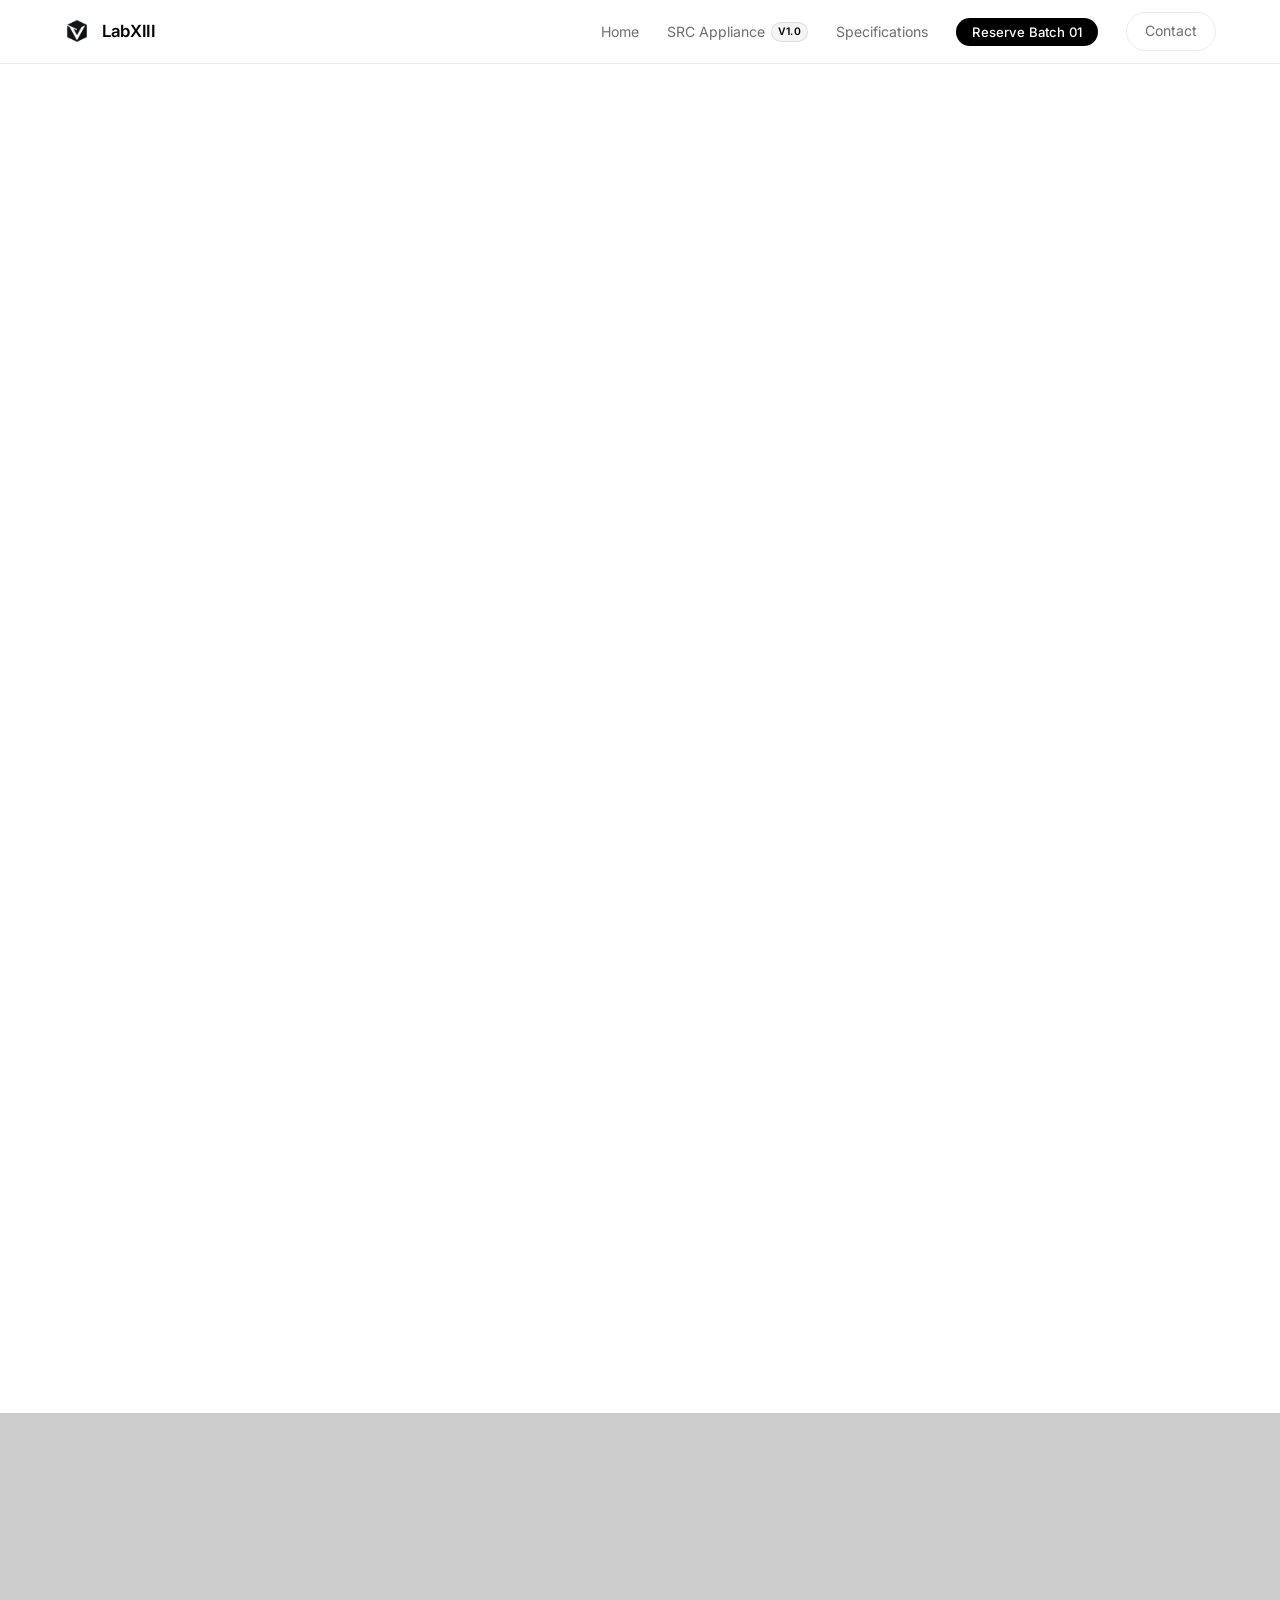
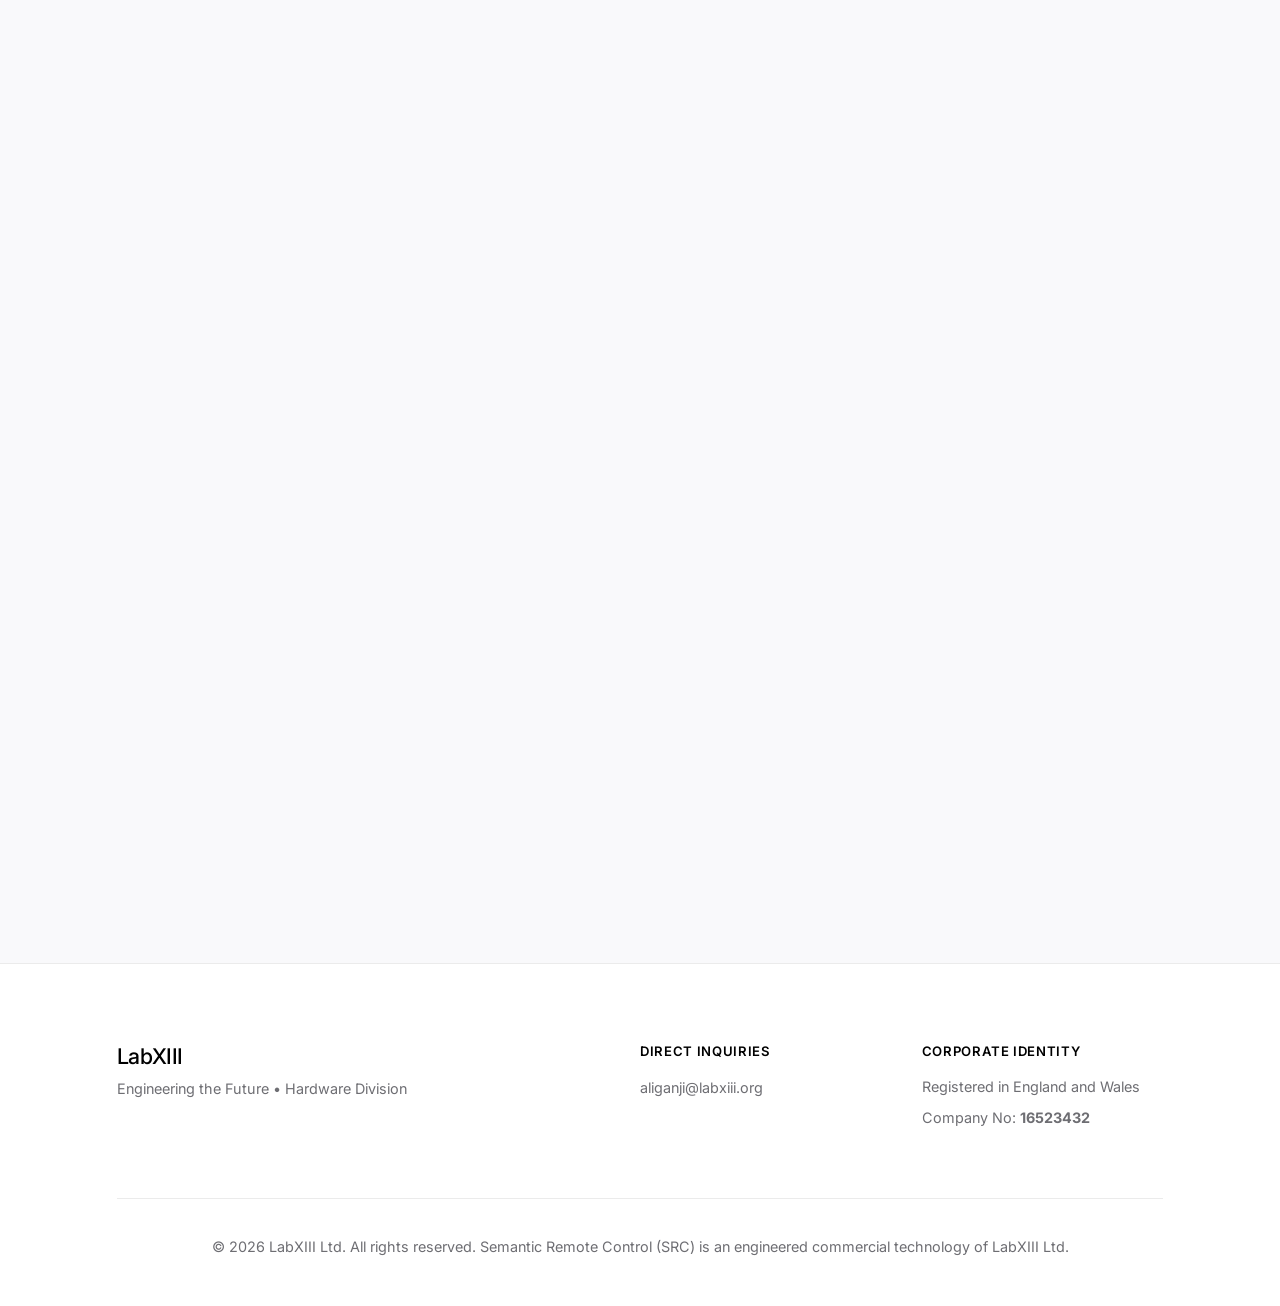
==== commit c740bbe0: "Add commercial buyer & investor brief from SRC academic poster, update hardware photo, and embed res" ====
--- a/src.html
+++ b/src.html
@@ -1,143 +1,490 @@
 <!DOCTYPE html>
-<html lang="en" data-theme="light">
+<html lang="en">
 <head>
-<meta charset="UTF-8">
-<meta name="viewport" content="width=device-width, initial-scale=1">
-<title>Semantic Remote Control — LabXIII</title>
-<meta name="description" content="A development prototype for supervised computer administration through PiKVM video capture, USB input, a local HTTP bridge, and MCP.">
-<meta property="og:title" content="Semantic Remote Control — LabXIII">
-<meta property="og:description" content="A development prototype for supervised computer administration through PiKVM video capture, USB input, a local HTTP bridge, and MCP.">
-<meta property="og:type" content="website">
-<meta property="og:url" content="https://labxiii.org/src.html">
-<meta property="og:image" content="https://labxiii.org/src-hardware.jpg">
-<link rel="canonical" href="https://labxiii.org/src.html">
-<link rel="icon" href="logo.png" type="image/png">
-<link rel="preconnect" href="https://fonts.googleapis.com">
-<link rel="preconnect" href="https://fonts.gstatic.com" crossorigin>
-<link href="https://fonts.googleapis.com/css2?family=DM+Sans:wght@400;500;600;700&family=Space+Grotesk:wght@400;500;600;700&family=IBM+Plex+Mono:wght@400;500&display=swap" rel="stylesheet">
-<link rel="stylesheet" href="style.css">
-<script src="app.js" defer></script>
+    <meta charset="UTF-8">
+    <meta name="viewport" content="width=device-width, initial-scale=1.0">
+    <title>Semantic Remote Control (SRC) | LabXIII Hardware</title>
+    <meta name="description" content="Semantic Remote Control (SRC) by LabXIII Ltd. Hardware-level AI orchestration appliance for air-gapped systems and sub-OS firmware environments.">
+    <meta name="author" content="LabXIII Ltd">
+    <meta property="og:title" content="Semantic Remote Control (SRC) — Hardware AI Orchestration">
+    <meta property="og:description" content="Grant foundation models physical eyes, hands, and governance over air-gapped and sub-OS systems.">
+    <meta property="og:url" content="https://labxiii.org/src.html">
+    <meta property="og:type" content="product">
+    <meta property="og:image" content="https://labxiii.org/src-hardware.jpg">
+    
+    <!-- Google Fonts -->
+    <link rel="preconnect" href="https://fonts.googleapis.com">
+    <link rel="preconnect" href="https://fonts.gstatic.com" crossorigin>
+    <link href="https://fonts.googleapis.com/css2?family=Inter:wght@300;400;500;600;700&family=JetBrains+Mono:wght@400;500&display=swap" rel="stylesheet">
+    
+    <!-- Custom CSS -->
+    <link rel="stylesheet" href="style.css">
+    <style>
+        .page-hero {
+            padding: 160px 0 80px;
+            text-align: center;
+        }
+        .hero-tag {
+            display: inline-flex;
+            align-items: center;
+            gap: 8px;
+            background: rgba(249, 115, 22, 0.12);
+            border: 1px solid var(--border-subtle);
+            padding: 6px 16px;
+            border-radius: 30px;
+            font-size: 0.85rem;
+            font-family: var(--font-heading);
+            color: var(--text-muted);
+            margin-bottom: 20px;
+        }
+        .main-headline {
+            font-size: clamp(2.5rem, 6vw, 4.5rem);
+            line-height: 1.1;
+            margin-bottom: 20px;
+            font-weight: 800;
+        }
+        .lead-text {
+            font-size: 1.25rem;
+            color: var(--text-muted);
+            max-width: 800px;
+            margin: 0 auto 36px;
+            line-height: 1.6;
+        }
+        .hero-actions {
+            display: flex;
+            gap: 16px;
+            justify-content: center;
+            flex-wrap: wrap;
+        }
+        .tech-table {
+            width: 100%;
+            border-collapse: collapse;
+            margin-top: 24px;
+            font-size: 0.95rem;
+        }
+        .tech-table th, .tech-table td {
+            padding: 14px 18px;
+            text-align: left;
+            border-bottom: 1px solid var(--border-glass);
+        }
+        .tech-table th {
+            color: var(--text-muted);
+            font-family: var(--font-heading);
+            font-size: 0.85rem;
+            text-transform: uppercase;
+            letter-spacing: 0.5px;
+        }
+        .tech-table td {
+            color: var(--text-main);
+        }
+    </style>
 </head>
 <body>
-<a class="skip-link" href="#main-content">Skip to content</a><nav class="navbar" aria-label="Main navigation">
-<div class="nav-container">
-<a class="wordmark" href="index.html" aria-label="LabXIII home"><img src="logo.png" alt="" width="34" height="34"><span>LAB<span class="wordmark-numeral">XIII</span><span class="brand-dot">.</span></span></a>
-<button id="menu-toggle" class="menu-toggle" aria-expanded="false" aria-controls="primary-navigation" hidden>Menu</button>
-<ul id="primary-navigation" class="nav-links">
-<li><a href="src.html" aria-current="page">SRC project</a></li>
-<li><a href="index.html#research">Research</a></li>
-<li><a href="index.html#about">About</a></li>
-<li><a href="demo.html">Interactive demo ↗</a></li>
-<li><a class="nav-contact" href="#contact">Let’s talk <span aria-hidden="true">↗</span></a></li>
-<li><button id="theme-toggle" class="theme-toggle" aria-label="Switch colour theme">◐</button></li>
-</ul></div></nav>
-<main id="main-content" tabindex="-1">
-<header class="product-hero container"><div class="hero-overline"><a class="eyebrow" href="index.html">← LABXIII / PROJECT 001</a><span class="status-chip">Development prototype</span></div><h1>Control begins<br><span class="serif-word">below the OS.</span></h1><div class="hero-bottom"><p>Semantic Remote Control connects supervised software to a computer’s screen, keyboard, and mouse through PiKVM. A different route in when remote desktop or an operating-system agent is unavailable.</p><div class="actions"><a class="btn-primary" href="demo.html">Try the simulator ↗</a><a class="text-link" href="https://github.com/Z23599848/src">Explore the source ↗</a></div></div></header>
-<section class="container product-stage" aria-label="SRC concept design"><div class="stage-label"><span>SRC / SEMANTIC REMOTE CONTROL</span><span>ENCLOSURE STUDY — 01</span></div><img src="src-hardware.jpg" alt="Concept rendering of a dark metal SRC enclosure with display and connection ports" width="1024" height="768" fetchpriority="high"><div class="stage-caption"><span>Concept enclosure. Current implementation is a development prototype.</span><a href="https://github.com/Z23599848/src#-assembled-hardware-interface">See assembled hardware ↗</a></div></section>
-<section class="section container introduction"><div><p class="eyebrow">01 / WHY HARDWARE?</p><h2>A computer can<br>lose its software<br><span class="muted">way in.</span></h2></div><div class="editorial-copy"><p class="lead">Remote desktop and SSH depend on services running inside the target machine. Some tasks begin before those services exist.</p><p>SRC explores another path: capture the display through PiKVM and deliver keyboard and mouse actions through USB. The interaction happens at the computer’s physical interfaces.</p><p>This creates a foundation for supervised administration, boot-screen inspection, and lab experiments. Actual behaviour depends on the connected hardware, configuration, and target system.</p></div></section>
-<section class="architecture-section"><div class="container section"><div class="section-heading"><div><p class="eyebrow">02 / THE CONTROL PATH</p><h2>Observe. Decide.<br>Act. Check.</h2></div><p>A small set of components separates the operator interface from the hardware connection. Screenshots travel back; input commands travel forward.</p></div>
-<ol class="architecture-grid"><li><span class="row-number">01 / INTENT</span><h3>Operator or MCP client</h3><p>A person directs the task through the Operator UI or a connected MCP client.</p></li><li><span class="row-number">02 / BOUNDARY</span><h3>Local HTTP bridge</h3><p>The bridge handles authentication, input validation, request limits, and audit records.</p></li><li><span class="row-number">03 / INTERFACE</span><h3>PiKVM + target</h3><p>PiKVM provides screen capture and USB keyboard/mouse interaction with the target computer.</p></li></ol>
-<div class="architecture-note"><span class="status-dot"></span><p>The target can be network-isolated. The controller still needs access to PiKVM and, when using the Operator UI, the configured OpenAI service.</p></div></div></section>
-<section class="section container" id="use-cases"><div class="section-heading"><div><p class="eyebrow">03 / WHAT TO EXPLORE</p><h2>Built around<br>real questions.</h2></div><p>Evaluation scenarios for the prototype—not claims of completed recovery or production readiness.</p></div><div class="scenario-grid">
-<article><div class="scenario-symbol" aria-hidden="true">↳</div><h3>Before the OS starts</h3><p>Can an operator inspect a boot screen and navigate firmware interfaces through the same visual control path?</p><span>BOOT &amp; FIRMWARE</span></article>
-<article><div class="scenario-symbol" aria-hidden="true">⌁</div><h3>When remote access fails</h3><p>What can still be observed and controlled when the target’s usual remote-access service is unavailable?</p><span>SYSTEM ADMINISTRATION</span></article>
-<article><div class="scenario-symbol" aria-hidden="true">↔</div><h3>Inside an AI lab</h3><p>How can an agent connect visual reasoning to physical input while keeping a person involved in the workflow?</p><span>HUMAN–AGENT INTERACTION</span></article></div></section>
-<section class="status-section"><div class="container section"><div class="section-heading"><div><p class="eyebrow">04 / OPEN DEVELOPMENT</p><h2>Know what<br>you’re evaluating.</h2></div><a class="text-link" href="https://github.com/Z23599848/src">Read the project documentation ↗</a></div>
-<div class="status-grid"><article><span class="eyebrow">IN THE REPOSITORY</span><h3>A working software foundation</h3><ul class="plain-list"><li>Authenticated PiKVM bridge with validation and audit logs</li><li>Stdio MCP server for connected clients</li><li>Browser / Electron Operator interface</li><li>Docker setup and automated software checks</li></ul></article><article><span class="eyebrow">STILL TO ESTABLISH</span><h3>Measured hardware outcomes</h3><p>Mock-based software tests do not establish physical compatibility or successful real-machine recovery. Hardware trials and deployment-specific evaluation remain necessary.</p><p>The enclosure shown here is a concept visual. Commercial specifications, pricing, and delivery dates are not confirmed.</p></article></div></div></section>
-<section class="section container faq-section"><div><p class="eyebrow">05 / GOOD QUESTIONS</p><h2>A little more<br>context.</h2><p class="section-description">For technical setup, the repository is the source of truth.</p></div><div class="faq-list">
-<details><summary>Does SRC install software on the target computer?</summary><p>The control path uses PiKVM video capture and USB keyboard/mouse input rather than an OS-level agent on the target. The controller runs the bridge and its clients.</p></details>
-<details><summary>Does it work entirely offline?</summary><p>Not in the current Operator UI configuration. The target can be network-isolated, but the controller needs access to PiKVM and OpenAI. Task text and screenshots are sent to the configured OpenAI service.</p></details>
-<details><summary>What does “supervised” mean?</summary><p>A person directs and monitors the work. Stop cancels pending work; input already dispatched may still take effect. Optional power actions must be deliberately enabled.</p></details>
-<details><summary>Is the demo connected to a live device?</summary><p>No. The website demo is a simulator that illustrates the interaction. It does not demonstrate a live hardware connection or measured performance.</p></details>
-<details><summary>Can I buy or evaluate SRC?</summary><p>SRC is in development. Contact LabXIII to discuss your evaluation needs or explore the public source. An enquiry is not an order, allocation, or shipping commitment.</p></details>
-</div></section>
-<section class="container enquiry-banner"><div><p class="eyebrow">LET’S EXPLORE THE FIT</p><h2>Have a machine<br>in mind?</h2><p>Tell us about your environment, the problem you want to solve, and what you need to evaluate.</p></div><a class="btn-primary" href="mailto:aliganji@labxiii.org" onclick="openPreorderModal(event)">Start an SRC conversation ↗</a></section>
-</main><footer id="contact" class="footer">
-<div class="container">
-<div class="contact-heading"><div><p class="eyebrow">NEXT CONVERSATION</p><h2>Bring a difficult<br>problem.</h2></div><div class="contact-copy"><p>Exploring hardware control, an AI integration, or a research collaboration? Tell us what you are working on.</p><a class="contact-email" href="mailto:aliganji@labxiii.org">aliganji@labxiii.org <span aria-hidden="true">↗</span></a></div></div>
-<div class="footer-bottom"><a class="wordmark" href="index.html">LABXIII<span class="brand-dot">.</span></a><p>© 2026 LabXIII Ltd · England &amp; Wales<br>Company number <a href="https://find-and-update.company-information.service.gov.uk/company/16523432">16523432</a></p><div class="footer-links"><a href="https://github.com/Z23599848/src">GitHub ↗</a><a href="https://www.linkedin.com/in/ganjiali">LinkedIn ↗</a></div></div>
-</div></footer><div id="preorder-modal" class="modal-backdrop">
-        <div class="modal-window" role="dialog" aria-modal="true" aria-labelledby="enquiry-title">
+
+    <!-- Navigation -->
+    <nav class="navbar" id="navbar">
+        <div class="nav-container">
+            <div class="logo">
+                <a href="index.html" style="display:flex; align-items:center; gap:12px;">
+                    <img src="logo.png" alt="LabXIII Logo">
+                    <span class="company-name">LabXIII</span>
+                </a>
+            </div>
+            <ul class="nav-links">
+                <li><a href="index.html">Home</a></li>
+                <li><a href="index.html#src-product" class="nav-highlight">SRC Appliance <span class="nav-badge">V1.0</span></a></li>
+                <li><a href="#specs">Specifications</a></li>
+                <li><a href="#preorder" class="btn-preorder-nav" onclick="openPreorderModal(event)">Reserve Batch 01</a></li>
+                <li><a href="index.html#contact" class="btn-primary-outline">Contact</a></li>
+            </ul>
+        </div>
+    </nav>
+
+    <!-- Page Hero -->
+    <header class="page-hero">
+        <div class="container reveal">
+            <div class="hero-tag">
+                <span class="pill-dot"></span>
+                OFFICIAL PRODUCT SPECIFICATION &bull; COMMERCIAL APPLIANCE
+            </div>
+            <h1 class="main-headline">Semantic Remote Control</h1>
+            <p class="lead-text">
+                The world's first open Model Context Protocol (MCP) appliance delivering sub-OS visual cognition, USB HID actuation, and hardware-isolated governance for air-gapped computational assets.
+            </p>
+            <div class="hero-actions">
+                <button class="btn-accent" onclick="openPreorderModal(event)">Reserve Priority Pre-Order (Batch 01)</button>
+                <a href="https://github.com/Z23599848/src" target="_blank" rel="noopener noreferrer" class="btn-secondary">Open-Source Repository</a>
+            </div>
+        </div>
+    </header>
+
+    <!-- Hardware Visual & Details -->
+    <section style="padding: 40px 0 100px;">
+        <div class="container">
+            <div class="product-grid" style="margin-top:0;">
+                
+                <div class="product-visual-wrap reveal">
+                    <img src="src-hardware-device.png" alt="SRC Commercial Enclosure Product Photograph" class="product-main-img" style="height:440px;">
+                    <div class="product-status-overlay">
+                        <span class="pill-dot" style="background:#10b981; box-shadow:0 0 8px #10b981;"></span>
+                        ANODIZED SPACE-GRAY CHASSIS
+                    </div>
+                    <div class="oled-simulation">
+                        <span>SRC v1.0 • AI LINK ACTIVE • 60 RPM</span>
+                        <div class="oled-indicators">
+                            <span class="led"><span class="led-dot led-pwr"></span> PWR</span>
+                            <span class="led"><span class="led-dot led-ai"></span> AI</span>
+                            <span class="led"><span class="led-dot led-kvm"></span> KVM</span>
+                        </div>
+                    </div>
+                </div>
+
+                <div class="product-content reveal">
+                    <h3>Enterprise Hardware Architecture</h3>
+                    <p class="product-lead">Zero Software Ingress &bull; Physical Bus Isolation</p>
+                    <p class="product-desc">
+                        Conventional automation tools fail when operating systems crash, storage corrupts, or networks are physically severed. The SRC appliance acts as a synthetic human operator sitting directly in front of the machine with a screen and keyboard.
+                    </p>
+
+                    <div class="feature-cards-grid">
+                        <div class="feature-card-mini">
+                            <div class="f-title">🖥️ 1080p60 Hardware Capture</div>
+                            <div class="f-desc">WaveShare HDMI-to-CSI2 hardware bridge with &lt;80ms frame ingestion latency.</div>
+                        </div>
+                        <div class="feature-card-mini">
+                            <div class="f-title">⌨️ Zero-Driver USB Emulation</div>
+                            <div class="f-desc">Hardware USB OTG HID stack natively recognized as keyboard &amp; mouse by any BIOS.</div>
+                        </div>
+                        <div class="feature-card-mini">
+                            <div class="f-title">📡 Out-of-Band Cellular Link</div>
+                            <div class="f-desc">Dedicated 4G/LTE connectivity ensures administrative reach without host network access.</div>
+                        </div>
+                        <div class="feature-card-mini">
+                            <div class="f-title">🔋 Dual UPS Battery Reserve</div>
+                            <div class="f-desc">Independent power buffer prevents controller brownout during target host power cycling.</div>
+                        </div>
+                    </div>
+
+                    <div class="preorder-banner-box">
+                        <div class="preorder-meta-row">
+                            <div class="preorder-batch-badge">
+                                <span>📦 Production Batch 01 Allocation</span>
+                            </div>
+                            <div class="preorder-terms">
+                                <strong>Zero Deposit Today</strong> &bull; Q1 2027
+                            </div>
+                        </div>
+                        <button class="btn-accent" onclick="openPreorderModal(event)" style="width:100%;">
+                            Reserve Your Commercial Unit &rarr;
+                        </button>
+                    </div>
+
+                </div>
+
+            </div>
+        </div>
+    </section>
+
+    <!-- Technical Specifications Section -->
+    <section id="specs" style="padding: 80px 0; background: rgba(0,0,0,0.2); border-top: 1px solid var(--border-glass);">
+        <div class="container reveal">
+            <h2 class="section-title">Technical Specifications</h2>
+            <div class="glass" style="padding: 24px; border-radius: 12px; overflow-x: auto;">
+                <table class="tech-table">
+                    <thead>
+                        <tr>
+                            <th>Subsystem</th>
+                            <th>Specification</th>
+                            <th>Operational Benefit</th>
+                        </tr>
+                    </thead>
+                    <tbody>
+                        <tr>
+                            <td><strong>Chassis &amp; Thermal</strong></td>
+                            <td>CNC-Milled 6061-T6 Anodized Aluminum (Space-Gray)</td>
+                            <td>Fanless passive convection, zero acoustic noise, rugged industrial durability</td>
+                        </tr>
+                        <tr>
+                            <td><strong>Video Engine</strong></td>
+                            <td>HDMI 1.4 Ingestion via dedicated CSI-2 Hardware Bus</td>
+                            <td>1080p @ 60 FPS / 720p @ 60 FPS, hardware MJPEG compression (&lt;80ms capture latency)</td>
+                        </tr>
+                        <tr>
+                            <td><strong>Actuation Stack</strong></td>
+                            <td>Hardware USB OTG Type-C HID Emulation</td>
+                            <td>Full keycode coverage (BIOS navigation, UEFI boot selection, modifier combinations)</td>
+                        </tr>
+                        <tr>
+                            <td><strong>AI Protocol</strong></td>
+                            <td>Model Context Protocol (MCP) over stdio JSON-RPC</td>
+                            <td>Native plug-and-play compatibility with Claude Desktop, OpenHands, and Agent SDKs</td>
+                        </tr>
+                        <tr>
+                            <td><strong>Safety Architecture</strong></td>
+                            <td>Dual-Tier Hardened Bridge Proxy (timing-safe auth, 60 RPM limiter)</td>
+                            <td>Immune to prompt injection escalation; AI agent never receives root hardware credentials</td>
+                        </tr>
+                        <tr>
+                            <td><strong>Emergency Link</strong></td>
+                            <td>Pimoroni Clipper LTE/4G HAT + Fallback pgrok cryptographic tunnel</td>
+                            <td>Out-of-band disaster reachability during total facility network outages</td>
+                        </tr>
+                        <tr>
+                            <td><strong>Battery Protection</strong></td>
+                            <td>Waveshare UPS HAT with dynamic voltage monitoring</td>
+                            <td>Continuous controller uptime across host cold reboots and power resets</td>
+                        </tr>
+                    </tbody>
+                </table>
+            </div>
+        </div>
+    </section>
+
+
+    <!-- Architectural Resilience Matrix (Directly from FYP Poster Data) -->
+    <section id="resilience" style="padding: 80px 0; background: var(--bg-subtle); border-top: 1px solid var(--border-subtle);">
+        <div class="container reveal">
+            <span class="badge-tag" style="margin-bottom: 12px;">
+                <span class="pill-dot"></span>
+                ARCHITECTURAL CAPABILITY BENCHMARK (BY DESIGN)
+            </span>
+            <h2 class="section-title">In-Band vs. Out-of-Band Resilience</h2>
+            <p class="section-text" style="max-width: 820px; margin-bottom: 32px;">
+                Demonstrating why conventional software-only automation collapses during critical failures, and how SRC's hardware-layer closed loop guarantees administrative reach.
+            </p>
+
+            <div class="glass" style="padding: 24px; border-radius: 12px; overflow-x: auto; margin-bottom: 48px;">
+                <table class="tech-table">
+                    <thead>
+                        <tr>
+                            <th>Scenario / Architectural Feature</th>
+                            <th>In-Band (SSH / Ansible / Cloud API)</th>
+                            <th>Blind Hardware (BadUSB / Rubber Ducky)</th>
+                            <th>SRC Out-of-Band Appliance</th>
+                        </tr>
+                    </thead>
+                    <tbody>
+                        <tr>
+                            <td><strong>BIOS / UEFI Firmware Setup</strong></td>
+                            <td><span style="color:#ef4444; font-weight:600;">✗ Fails</span> — Target OS stack not yet loaded</td>
+                            <td><span style="color:#f59e0b; font-weight:600;">⚠ Blind</span> — Keystrokes sent without visual feedback</td>
+                            <td><span style="color:#10b981; font-weight:600;">✓ Full OOB Control</span> — Visual OCR + USB HID keystrokes</td>
+                        </tr>
+                        <tr>
+                            <td><strong>Target Network Interface Down</strong></td>
+                            <td><span style="color:#ef4444; font-weight:600;">✗ Connection Lost</span> — All management agents unreachable</td>
+                            <td><span style="color:#f59e0b; font-weight:600;">⚠ Blind</span> — No verification of network recovery</td>
+                            <td><span style="color:#10b981; font-weight:600;">✓ Isolated Video Path</span> — Independent 4G/OOB management link</td>
+                        </tr>
+                        <tr>
+                            <td><strong>Kernel Panic / BSOD / Bootloader Corruption</strong></td>
+                            <td><span style="color:#ef4444; font-weight:600;">✗ Daemon Dead</span> — Target user-space crashed</td>
+                            <td><span style="color:#ef4444; font-weight:600;">✗ Ignored</span> — Crash screens halt script execution</td>
+                            <td><span style="color:#10b981; font-weight:600;">✓ OCR Diagnostic</span> — Multimodal VLM parses kernel stack traces</td>
+                        </tr>
+                        <tr>
+                            <td><strong>Real-Time Visual State Verification</strong></td>
+                            <td><span style="color:#ef4444; font-weight:600;">✗ None</span> — Relies solely on command exit codes</td>
+                            <td><span style="color:#ef4444; font-weight:600;">✗ None</span> — Unidirectional open-loop injection</td>
+                            <td><span style="color:#10b981; font-weight:600;">✓ Continuous 1080p60</span> — ReAct loop re-captures after every keypress</td>
+                        </tr>
+                        <tr>
+                            <td><strong>Root Credential Isolation</strong></td>
+                            <td><span style="color:#f59e0b; font-weight:600;">⚠ Direct Exposure</span> — AI agent holds direct root SSH keys</td>
+                            <td><span style="color:#ef4444; font-weight:600;">✗ Burned</span> — Plaintext keys baked into device payloads</td>
+                            <td><span style="color:#10b981; font-weight:600;">✓ Local Security Proxy</span> — LLM never receives root hardware keys</td>
+                        </tr>
+                    </tbody>
+                </table>
+            </div>
+
+            <!-- Buyer & Investor Procurement Section -->
+            <div class="editions-container">
+                <div class="editions-title-row">
+                    <div>
+                        <span class="badge-tag" style="margin-bottom:8px;">COMMERCIAL PROCUREMENT &amp; INVESTMENT</span>
+                        <h3 style="font-size:1.6rem; font-weight:600; color:var(--text-main);">Reserve Hardware or Inquire for Enterprise Fleet</h3>
+                    </div>
+                    <div>
+                        <span style="font-size:0.9rem; color:var(--text-muted);">Batch 01 Delivery: Q1 2027</span>
+                    </div>
+                </div>
+
+                <div class="editions-grid">
+                    <div class="edition-card">
+                        <span class="edition-tier">Developer &bull; Turnkey Node</span>
+                        <h4 class="edition-name">SRC Developer Evaluation Kit</h4>
+                        <p class="edition-desc">Turnkey single-node hardware unit for AI research labs, automated physical testbeds, and systems engineers.</p>
+                        <ul class="edition-features">
+                            <li>Pre-configured PiKVM v2 + TC358743 HDMI-CSI bridge</li>
+                            <li>Native stdio MCP server for Claude Desktop / OpenHands</li>
+                            <li>Zero target machine software installation</li>
+                        </ul>
+                        <button class="btn-primary" onclick="openPreorderModal(event)" style="width:100%; font-size:0.85rem; padding:10px;">Pre-Order ($0 Deposit)</button>
+                    </div>
+
+                    <div class="edition-card" style="border-color: rgba(59, 130, 246, 0.4); background: var(--bg-card-hover);">
+                        <span class="edition-tier" style="color:#38bdf8;">Enterprise &bull; Datacenter Fleet</span>
+                        <h4 class="edition-name">Enterprise SRE Rack Cluster</h4>
+                        <p class="edition-desc">High-density 1U rackmount appliance orchestrating out-of-band recovery across multi-server datacenter aisles.</p>
+                        <ul class="edition-features">
+                            <li>Multi-target HDMI matrix &amp; USB HID multiplexing</li>
+                            <li>Integrated 4G/LTE cellular out-of-band uplink</li>
+                            <li>ATX power relay interlock with human gating</li>
+                        </ul>
+                        <button class="btn-accent" onclick="openPreorderModal(event)" style="width:100%; font-size:0.85rem; padding:10px;">Request Enterprise Allocation</button>
+                    </div>
+
+                    <div class="edition-card">
+                        <span class="edition-tier">Strategic &bull; Seed Round</span>
+                        <h4 class="edition-name">Investor &amp; Research Partnership</h4>
+                        <p class="edition-desc">LabXIII Ltd is scaling Batch 01 manufacturing, enterprise pilot programs, and sovereign defense research partnerships.</p>
+                        <ul class="edition-features">
+                            <li>Commercial IP &amp; hardware appliance licensing</li>
+                            <li>Enterprise SLA and custom MCP tool development</li>
+                            <li>University of Roehampton research heritage</li>
+                        </ul>
+                        <a href="mailto:aliganji@labxiii.org?subject=Investor%20%26%20Partnership%20Inquiry%20-%20SRC" class="btn-secondary" style="width:100%; font-size:0.85rem; padding:10px; text-align:center;">Contact Founder</a>
+                    </div>
+                </div>
+            </div>
+
+            <!-- Research Poster Banner -->
+            <div class="poster-banner" style="margin-top: 36px;">
+                <div class="poster-banner-info">
+                    <span class="badge-tag" style="background:rgba(255,255,255,0.08); margin-bottom:8px;">ACADEMIC RESEARCH &amp; VERIFICATION</span>
+                    <h3>Official Final Year Project Research Poster</h3>
+                    <p>
+                        Download the formal academic poster detailing the theoretical limitations of in-band control, the multi-tier safety architecture, and IEEE references.
+                    </p>
+                </div>
+                <div class="poster-banner-actions">
+                    <a href="src-poster.pdf" target="_blank" class="btn-accent" style="display:inline-flex; align-items:center; gap:8px;">
+                        <span>📄 Download Academic Poster (PDF)</span>
+                    </a>
+                    <a href="https://github.com/Z23599848/src" target="_blank" rel="noopener noreferrer" class="btn-secondary">
+                        <span>GitHub Repository</span>
+                    </a>
+                </div>
+            </div>
+
+        </div>
+    </section>
+
+
+    <!-- Pre-Order Modal -->
+    <div id="preorder-modal" class="modal-backdrop">
+        <div class="modal-window">
             <button class="modal-close-btn" onclick="closePreorderModal()" aria-label="Close modal">&times;</button>
             
             <div id="preorder-form-container">
                 <div class="modal-header">
-                    <span class="badge-tag" style="margin-bottom:8px;">PRODUCT ENQUIRY</span>
-                    <h3 id="enquiry-title">Enquire about SRC</h3>
-                    <p>Tell us what you need. Prepare an email to discuss evaluation, availability, and deployment with LabXIII.</p>
+                    <span class="badge-tag" style="margin-bottom:8px;">PRIORITY RESERVATION</span>
+                    <h3>Reserve Semantic Remote Control</h3>
+                    <p>Secure your Batch 01 allocation. Zero upfront deposit required today. Priority shipping begins Q1 2027.</p>
                 </div>
 
                 <form id="preorder-form" onsubmit="handlePreorderSubmit(event)">
                     <div class="form-row">
                         <div class="form-group">
                             <label for="po-name">Full Name *</label>
-                            <input type="text" id="po-name" autocomplete="name" maxlength="120" class="form-control" placeholder="Your name" required>
+                            <input type="text" id="po-name" class="form-control" placeholder="Dr. Jane Doe" required>
                         </div>
                         <div class="form-group">
-                            <label for="po-email">Email *</label>
-                            <input type="email" id="po-email" autocomplete="email" maxlength="254" class="form-control" placeholder="you@example.com" required>
+                            <label for="po-email">Corporate / Work Email *</label>
+                            <input type="email" id="po-email" class="form-control" placeholder="jane.doe@enterprise.com" required>
                         </div>
                     </div>
 
                     <div class="form-row">
                         <div class="form-group">
-                            <label for="po-org">Organization or project *</label>
-                            <input type="text" id="po-org" autocomplete="organization" maxlength="160" class="form-control" placeholder="Company, university, or personal project" required>
+                            <label for="po-org">Organization / Institution *</label>
+                            <input type="text" id="po-org" class="form-control" placeholder="Defense Lab / Datacenter Inc." required>
                         </div>
                         <div class="form-group">
-                            <label for="po-units">Evaluation size *</label>
+                            <label for="po-units">Allocation Request *</label>
                             <select id="po-units" class="form-control" required>
-                                <option value="1 Unit (Evaluation)">1 machine — initial evaluation</option>
-                                <option value="2-5 Units (Pilot)">2–5 machines</option>
-                                <option value="6-25 machines">6–25 machines</option>
-                                <option value="Enterprise Fleet (25+)">&gt; 25 Units — Larger evaluation</option>
+                                <option value="1 Unit (Evaluation)">1 Unit — Evaluation &amp; Dev Kit</option>
+                                <option value="2-5 Units (Pilot)">2–5 Units — Pilot Deployment</option>
+                                <option value="10-25 Units (Datacenter)">10–25 Units — Datacenter Cluster</option>
+                                <option value="Enterprise Fleet (25+)">&gt; 25 Units — Enterprise Fleet Allocation</option>
                             </select>
                         </div>
                     </div>
 
                     <div class="form-group">
-                        <label for="po-usecase">What would you like to explore?</label>
+                        <label for="po-usecase">Primary Deployment Environment</label>
                         <select id="po-usecase" class="form-control">
-                            <option value="Air-Gapped Infrastructure">Network-isolated systems</option>
+                            <option value="Air-Gapped Infrastructure">Air-Gapped / Classified Computational Infrastructure</option>
                             <option value="Datacenter Bare-Metal Automation">Datacenter Cold-Boot &amp; OS Provisioning</option>
-                            <option value="Autonomous AI Lab Automation">Supervised AI lab workflows</option>
+                            <option value="Autonomous AI Lab Automation">Autonomous Physical AI Lab Automation</option>
                             <option value="Emergency Disaster Recovery">Emergency Kernel &amp; Remote Disaster Recovery</option>
                             <option value="Academic & Research">Academic &amp; Systems Research</option>
                         </select>
                     </div>
 
                     <div class="form-group">
-                        <label for="po-notes">Tell us about your setup</label>
-                        <textarea id="po-notes" maxlength="600" class="form-control" rows="2" placeholder="Target computer, operating system, available interfaces, and what you want to test."></textarea>
+                        <label for="po-notes">Technical Requirements or Custom Firmware Needs</label>
+                        <textarea id="po-notes" class="form-control" rows="2" placeholder="e.g., custom MCP tools, IPMI/Redfish fallback, specific enclosure brackets..."></textarea>
                     </div>
 
                     <div class="form-footer">
                         <button type="submit" class="btn-accent" style="width:100%; padding:14px; font-size:1rem;">
-                            Prepare enquiry email &rarr;
+                            Confirm Priority Pre-Order Allocation &rarr;
                         </button>
                         <p class="form-notice">
-                            Your details stay on this page until you send the email. This form does not register an order or take payment.
+                            🔒 By reserving, your allocation is registered directly with LabXIII Ltd (Company No: 16523432). No payment is taken until product dispatch.
                         </p>
                     </div>
                 </form>
             </div>
 
-            <!-- Confirmation View (Shown upon submission) -->
+            <!-- Confirmation View -->
             <div id="preorder-confirmation" class="confirmation-card">
-                <div class="confirm-icon" aria-hidden="true">↗</div>
-                <h3 id="enquiry-ready-title" tabindex="-1">Your enquiry is ready to send</h3>
-                <p class="enquiry-help">Nothing has been sent or reserved yet. Open your email app and send the draft to LabXIII. We will reply to discuss availability and next steps.</p>
-                <div class="enquiry-actions">
-                    <a id="email-confirmation-link" href="mailto:aliganji@labxiii.org" class="btn-primary">Open email draft</a>
-                    <button type="button" class="btn-secondary" onclick="editEnquiry()">Edit details</button>
-                </div>
-                <label for="enquiry-copy">No email app? Copy this message and send it to
-                    <a href="mailto:aliganji@labxiii.org">aliganji@labxiii.org</a>.
-                </label>
-                <textarea id="enquiry-copy" class="form-control" rows="8" readonly></textarea>
+                <div class="confirm-icon">✓</div>
+                <h3>Allocation Reserved!</h3>
+                <p style="color:var(--text-muted); font-size:0.95rem; margin-top:6px;">
+                    Thank you. Your early-adopter reservation for the Semantic Remote Control (SRC) has been formally registered with LabXIII Engineering.
+                </p>
+                <div>
+                    <span class="confirm-res-id" id="confirmed-res-code">SRC-B1-84920</span>
+                </div>
+                <p style="font-size:0.85rem; color:var(--text-muted); line-height:1.6; max-width:440px; margin:0 auto 24px;">
+                    A dispatch record has been queued for <strong id="confirmed-email-display" style="color:var(--text-main);"></strong>. We will contact your organization prior to Q1 2027 delivery with shipping logistics and firmware provisioning credentials.
+                </p>
+                <div style="display:flex; justify-content:center; gap:12px;">
+                    <button class="btn-primary" onclick="closePreorderModal()">Close Window</button>
+                    <a id="email-confirmation-link" href="#" class="btn-secondary" style="font-size:0.85rem; padding:10px 20px;">Email Copy to Myself</a>
+                </div>
             </div>
 
         </div>
     </div>
 
-</body></html>+    <!-- Footer -->
+    <footer class="footer">
+        <div class="container">
+            <div class="footer-grid">
+                <div class="footer-brand">
+                    <h2>LabXIII</h2>
+                    <p>Engineering the Future &bull; Hardware Division</p>
+                </div>
+                <div class="footer-contact">
+                    <h4>Direct Inquiries</h4>
+                    <a href="mailto:aliganji@labxiii.org" class="email-link">aliganji@labxiii.org</a>
+                </div>
+                <div class="footer-legal">
+                    <h4>Corporate Identity</h4>
+                    <p>Registered in England and Wales</p>
+                    <p>Company No: <strong>16523432</strong></p>
+                </div>
+            </div>
+            <div class="footer-bottom">
+                <p>&copy; 2026 LabXIII Ltd. All rights reserved. Semantic Remote Control (SRC) is an engineered commercial technology of LabXIII Ltd.</p>
+            </div>
+        </div>
+    </footer>
+
+    <script src="app.js"></script>
+</body>
+</html>
--- a/style.css
+++ b/style.css
@@ -1,235 +1,1205 @@
-/* LabXIII — editorial engineering identity */
+/* ==========================================================================
+   LABXIII LTD — OPENAI MINIMALIST DESIGN SYSTEM
+   Ultra-clean typography, deep rich black, hairline borders, and pill geometry.
+   ========================================================================== */
+
 :root {
- --bg-color:#f5f3ed; --bg-subtle:#ebe9e2; --bg-card:#fffef9; --text-main:#242722;
- --text-muted:#62665d; --text-dim:#686d63; --border-subtle:#d4d6cb; --border-hover:#8d9384;
- --accent:#bb411e; --accent-contrast:#fff; --badge-bg:#e8e9e0; --badge-border:#cdd1c4;
- --font-body:'DM Sans',sans-serif; --font-heading:'Space Grotesk',sans-serif; --font-mono:'IBM Plex Mono',monospace;
- --radius-sm:6px; --nav-height:88px; --transition:color .2s,background .2s,border-color .2s; --logo-filter:none;
- color-scheme:light;
-}
-[data-theme="dark"] {
- --bg-color:#171b18; --bg-subtle:#202621; --bg-card:#242b25; --text-main:#eeeee5;
- --text-muted:#b0b7ab; --text-dim:#a2ab9d; --border-subtle:#3c453c; --border-hover:#74816e;
- --accent:#f69470; --accent-contrast:#20150f; --badge-bg:#30392e; --badge-border:#4b5946; --logo-filter:invert(1);
- color-scheme:dark;
-}
-* { box-sizing:border-box; }
-body { margin:0; background:var(--bg-color); color:var(--text-main); font-family:var(--font-body); line-height:1.65; -webkit-font-smoothing:antialiased; }
-h1,h2,h3,p,figure { margin:0; }
-h1,h2,h3 { font-family:var(--font-heading); font-weight:500; line-height:1.05; letter-spacing:-.055em; }
-h1 { font-size:clamp(3.25rem,7.7vw,7rem); }
-h2 { font-size:clamp(2.4rem,4.4vw,4.3rem); }
-h3 { font-size:1.5rem; letter-spacing:-.035em; line-height:1.2; }
-p { text-wrap:pretty; }
-a { color:inherit; text-decoration:none; transition:var(--transition); }
-a:hover { color:var(--accent); }
-button,input,select,textarea { font:inherit; }
-button,a,input,select,textarea,summary { -webkit-tap-highlight-color:transparent; }
-:focus-visible { outline:2px solid var(--accent); outline-offset:5px; }
-img { display:block; max-width:100%; height:auto; }
-[hidden] { display:none !important; }
-.container { width:min(1240px,90%); margin-inline:auto; }
-.section { padding-block:112px; }
-.eyebrow,.serial,.status-chip,.row-tag,.row-number { font:500 .7rem/1.6 var(--font-mono); letter-spacing:.08em; }
-.eyebrow { display:block; color:var(--text-muted); margin-bottom:24px; }
-.serial { color:var(--text-muted); }
-.muted { color:var(--text-muted); }
-.serif-word { font-family:Georgia,serif; font-weight:400; font-style:italic; letter-spacing:-.065em; color:var(--accent); }
-.status-dot { display:inline-block; width:7px; height:7px; border-radius:50%; background:var(--accent); margin-right:9px; vertical-align:middle; }
-.status-chip { border:1px solid var(--border-subtle); padding:6px 12px; border-radius:30px; letter-spacing:0; white-space:nowrap; }
-.navbar { border-bottom:1px solid var(--border-subtle); background:var(--bg-color); position:relative; z-index:20; }
-.nav-container { width:min(1360px,92%); min-height:var(--nav-height); margin:auto; display:flex; align-items:center; justify-content:space-between; gap:24px; }
-.wordmark { display:inline-flex; align-items:center; gap:10px; font:700 1.55rem/1 var(--font-heading); letter-spacing:-.07em; }
-.wordmark img { border-radius:50%; filter:var(--logo-filter); }
-.wordmark-numeral { font-weight:400; }
-.brand-dot { color:var(--accent); }
-.nav-links { display:flex; align-items:center; gap:30px; list-style:none; padding:0; margin:0; font-size:.83rem; }
-.nav-links a { display:inline-flex; min-height:44px; align-items:center; gap:12px; }
-.nav-links [aria-current] { color:var(--accent); }
-.nav-contact { border-bottom:1px solid var(--text-main); }
-.theme-toggle,.menu-toggle { background:transparent; color:var(--text-main); border:1px solid var(--border-subtle); border-radius:6px; min-height:44px; min-width:44px; cursor:pointer; }
-.menu-toggle { display:none; padding-inline:16px; }
-.theme-toggle { font-size:1.35rem; }
-.skip-link { position:fixed; top:12px; left:12px; z-index:1002; background:var(--text-main); color:var(--bg-color); padding:12px 20px; transform:translateY(-180%); }
-.skip-link:focus { transform:none; }
-.home-hero,.product-hero { padding-top:56px; padding-bottom:68px; }
-.hero-overline { display:flex; justify-content:space-between; align-items:center; gap:20px; margin-bottom:52px; }
-.hero-overline .eyebrow { margin:0; }
-.hero-bottom { display:flex; justify-content:space-between; align-items:flex-end; gap:48px; margin-top:36px; }
-.hero-bottom > p { max-width:560px; color:var(--text-muted); font-size:1.07rem; }
-.actions { display:flex; align-items:center; flex-wrap:wrap; gap:20px; }
-.btn-primary,.btn-secondary,.btn-accent { display:inline-flex; align-items:center; justify-content:center; gap:22px; min-height:50px; padding:12px 20px; border-radius:5px; border:1px solid transparent; font-weight:500; font-size:.88rem; cursor:pointer; }
-.btn-primary,.btn-accent { background:var(--text-main); color:var(--bg-color); }
-.btn-primary:hover,.btn-accent:hover { background:var(--accent); color:var(--accent-contrast); }
-.btn-secondary { border-color:var(--border-hover); background:transparent; color:var(--text-main); }
-.btn-secondary:hover { border-color:var(--accent); color:var(--accent); }
-.text-link,.light-link { font-size:.88rem; font-weight:500; display:inline-flex; gap:20px; align-items:center; padding-block:8px; border-bottom:1px solid var(--border-hover); }
-.feature-panel { background:#202722; color:#f0f0e6; border-radius:10px; overflow:hidden; }
-.feature-topline { display:flex; align-items:center; justify-content:space-between; padding:26px 36px; border-bottom:1px solid #414a40; gap:15px; }
-.feature-topline .eyebrow { color:#bdc7b6; margin:0; }
-.feature-topline .status-chip { color:#dce3d4; border-color:#56634e; }
-.feature-layout { display:grid; grid-template-columns:.9fr 1.1fr; align-items:center; }
-.feature-copy { padding:44px 0 44px 48px; position:relative; z-index:1; }
-.feature-copy h2 { font-size:clamp(2.5rem,4.4vw,4rem); }
-.feature-copy p { max-width:370px; color:#c1cbb9; margin:22px 0; font-size:.96rem; }
-.light-link { border-color:#7e8c73; }
-.light-link:hover { color:#ffaf8e; }
-.hardware-figure { position:relative; align-self:stretch; display:flex; flex-direction:column; justify-content:center; background:#161c19; }
-.hardware-figure img { width:100%; aspect-ratio:4/3; object-fit:cover; }
-.hardware-figure figcaption { font:400 .6rem var(--font-mono); letter-spacing:.08em; color:#bbc5b4; padding:14px 24px; }
-.feature-specs { display:grid; grid-template-columns:repeat(3,1fr); border-top:1px solid #414a40; }
-.feature-specs > div { padding:23px 36px; border-right:1px solid #414a40; }
-.feature-specs > div:last-child { border:0; }
-.feature-specs span { display:block; font:400 .65rem var(--font-mono); color:#b1bea6; margin-bottom:8px; }
-.feature-specs strong { font-size:.88rem; font-weight:400; }
-.introduction { display:grid; grid-template-columns:1fr 1fr; gap:100px; }
-.editorial-copy { padding-top:38px; color:var(--text-muted); }
-.editorial-copy p { margin-bottom:24px; }
-.editorial-copy .lead { font-size:1.5rem; line-height:1.4; color:var(--text-main); letter-spacing:-.03em; }
-.research-section,.status-section { background:var(--bg-subtle); }
-.section-heading { display:flex; justify-content:space-between; gap:48px; align-items:flex-end; margin-bottom:48px; }
-.section-heading > p { max-width:370px; color:var(--text-muted); font-size:.95rem; }
-.research-list article { display:grid; grid-template-columns:48px 1fr 1.2fr 120px; gap:28px; align-items:start; border-top:1px solid var(--border-subtle); padding:32px 0; }
-.research-list article:last-child { border-bottom:1px solid var(--border-subtle); }
-.research-list h3 { font-size:1.6rem; }
-.row-number { color:var(--accent); }
-.research-list p { color:var(--text-muted); font-size:.9rem; }
-.row-tag { color:var(--text-muted); font-size:.58rem; text-align:right; padding-top:5px; }
-.demo-section { display:grid; grid-template-columns:1.05fr 1fr; gap:90px; align-items:center; }
-.demo-preview { background:#202722; border:1px solid #46513e; border-radius:7px; color:#e9efdf; box-shadow:12px 16px 0 var(--bg-subtle); }
-.terminal-top { display:flex; justify-content:space-between; gap:12px; border-bottom:1px solid #46513e; padding:16px 22px; font:400 .6rem var(--font-mono); color:#b8c5aa; }
-.terminal-body { padding:36px; font:400 .85rem/2.5 var(--font-mono); }
-.terminal-body span { color:#b9d2a7; margin-right:12px; }
-.terminal-body .terminal-muted { color:#aebda1; font-size:.65rem; margin-block:10px; }
-.terminal-rule { height:1px; background:#46513e; margin-block:18px; }
-.section-description { color:var(--text-muted); margin:24px 0 30px; max-width:440px; }
-.founder-section { border-top:1px solid var(--border-subtle); display:grid; grid-template-columns:1fr 1fr; gap:100px; padding-block:72px 112px; align-items:center; }
-.founder-mark { font:400 clamp(5rem,14vw,13rem)/1 Georgia,serif; color:var(--border-hover); letter-spacing:-.08em; text-align:center; }
-.founder-mark span { display:block; font:400 .6rem var(--font-mono); letter-spacing:.12em; margin-top:22px; color:var(--text-muted); }
-.founder-section h2 { font-size:2.8rem; }
-.founder-role { margin:12px 0 20px; font-size:.85rem; color:var(--accent); }
-.founder-section p:not(.eyebrow):not(.founder-role) { color:var(--text-muted); margin-bottom:22px; max-width:470px; }
-.footer { background:#dfe5d5; color:#273020; padding-block:76px 28px; }
-.footer .eyebrow { color:#56624c; }
-.contact-heading { display:grid; grid-template-columns:1fr 1fr; gap:100px; padding-bottom:64px; }
-.contact-copy { padding-top:46px; }
-.contact-copy p { max-width:400px; color:#56624c; }
-.contact-email { display:inline-flex; gap:24px; margin-top:24px; border-bottom:1px solid #879678; padding-bottom:6px; font-size:clamp(1rem,2.2vw,1.5rem); overflow-wrap:anywhere; }
-.footer-bottom { display:flex; align-items:center; justify-content:space-between; gap:28px; padding-top:28px; border-top:1px solid #aab69c; }
-.footer-bottom p { font-size:.72rem; color:#56624c; }
-.footer-bottom p a { text-decoration:underline; }
-.footer-links { display:flex; gap:24px; font-size:.8rem; }
-.product-stage { background:#1b211d; color:#d9e2d1; border-radius:8px; overflow:hidden; }
-.stage-label,.stage-caption { display:flex; justify-content:space-between; gap:20px; padding:22px 30px; font:400 .65rem/1.7 var(--font-mono); }
-.stage-label { border-bottom:1px solid #3b4635; }
-.product-stage img { width:100%; max-height:580px; object-fit:contain; background:#111; }
-.stage-caption { border-top:1px solid #3b4635; }
-.stage-caption a { text-decoration:underline; }
-.architecture-section { border-block:1px solid var(--border-subtle); }
-.architecture-grid { padding:0; margin:0; list-style:none; display:grid; grid-template-columns:repeat(3,1fr); gap:0; }
-.architecture-grid li { padding:30px; border:1px solid var(--border-subtle); border-right:0; }
-.architecture-grid li:last-child { border-right:1px solid var(--border-subtle); }
-.architecture-grid h3 { margin:26px 0 16px; }
-.architecture-grid p,.architecture-note p { color:var(--text-muted); font-size:.9rem; }
-.architecture-note { display:flex; gap:12px; align-items:baseline; margin-top:24px; }
-.architecture-note .status-dot { flex-shrink:0; }
-.scenario-grid { display:grid; grid-template-columns:repeat(3,1fr); gap:40px; }
-.scenario-symbol { color:var(--accent); font:400 3rem var(--font-mono); margin-bottom:24px; }
-.scenario-grid h3 { margin-bottom:18px; }
-.scenario-grid p { color:var(--text-muted); font-size:.93rem; margin-bottom:28px; }
-.scenario-grid article > span { font:400 .62rem var(--font-mono); letter-spacing:.06em; color:var(--text-muted); }
-.status-grid { display:grid; grid-template-columns:1fr 1fr; gap:64px; }
-.status-grid h3 { margin-bottom:24px; font-size:1.6rem; }
-.status-grid p { color:var(--text-muted); margin-bottom:18px; }
-.plain-list { padding-left:20px; color:var(--text-muted); }
-.plain-list li { margin-bottom:12px; padding-left:6px; }
-.faq-section { display:grid; grid-template-columns:1fr 1.2fr; gap:90px; }
-.faq-list details { border-bottom:1px solid var(--border-subtle); }
-.faq-list details:first-child { border-top:1px solid var(--border-subtle); }
-.faq-list summary { cursor:pointer; padding:24px 24px 24px 0; font-weight:500; }
-.faq-list details p { color:var(--text-muted); padding:0 0 24px; font-size:.93rem; }
-.enquiry-banner { background:var(--bg-subtle); padding:48px; border-radius:8px; display:flex; align-items:center; justify-content:space-between; gap:40px; margin-bottom:100px; }
-.enquiry-banner p:not(.eyebrow) { color:var(--text-muted); max-width:460px; margin-top:22px; }
-.enquiry-banner .btn-primary { flex-shrink:0; }
-/* Accessible enquiry dialog */
-.modal-backdrop { position:fixed; inset:0; background:rgba(0,0,0,.65); backdrop-filter:blur(8px); z-index:999; display:none; align-items:center; justify-content:center; padding:20px; }
-.modal-backdrop.active { display:flex; }
-.modal-window { background:var(--bg-color); border:1px solid var(--border-subtle); border-radius:12px; width:100%; max-width:580px; max-height:90dvh; overflow-y:auto; padding:36px; position:relative; box-shadow:0 24px 90px #0005; }
-.modal-close-btn { position:absolute; right:14px; top:14px; width:44px; height:44px; border:1px solid var(--border-subtle); background:var(--bg-color); color:var(--text-main); border-radius:50%; cursor:pointer; font-size:1.2rem; }
-.modal-header { padding-right:26px; }
-.modal-header h3 { margin:14px 0 12px; font-size:1.7rem; }
-.modal-header p { color:var(--text-muted); font-size:.9rem; margin-bottom:24px; }
-.badge-tag { font:400 .65rem var(--font-mono); color:var(--accent); letter-spacing:.06em; }
-.form-row { display:grid; grid-template-columns:1fr 1fr; gap:14px; }
-.form-group { margin-bottom:16px; }
-.form-group label,.confirmation-card label { display:block; font-size:.78rem; margin-bottom:7px; }
-.form-control { width:100%; min-height:44px; padding:11px 12px; background:var(--bg-card); color:var(--text-main); border:1px solid var(--border-hover); border-radius:5px; font-size:.88rem; }
-.form-footer { margin-top:22px; }
-.form-notice { color:var(--text-muted); font-size:.74rem; text-align:center; margin-top:12px; }
-.confirmation-card { display:none; text-align:center; padding:24px 0; }
-.confirm-icon { font-size:2.5rem; color:var(--accent); margin-bottom:16px; }
-.enquiry-help { color:var(--text-muted); margin:16px 0 24px; }
-.enquiry-actions { display:flex; flex-wrap:wrap; justify-content:center; gap:12px; margin-bottom:24px; }
-.confirmation-card label { text-align:left; color:var(--text-muted); }
-.confirmation-card label a { text-decoration:underline; overflow-wrap:anywhere; }
-#enquiry-copy { resize:vertical; min-height:180px; }
-section[id],footer[id] { scroll-margin-top:24px; }
-@media (max-width:1000px) {
- .nav-links { gap:18px; }
- .hero-bottom { flex-direction:column; align-items:flex-start; gap:28px; }
- .introduction,.founder-section,.contact-heading { gap:48px; }
- .demo-section,.faq-section { gap:48px; }
- .research-list article { grid-template-columns:28px 1fr 1.2fr; gap:20px; }
- .row-tag { grid-column:2 / -1; text-align:left; }
- .feature-copy { padding-left:30px; }
-}
-@media (max-width:760px) {
- :root { --nav-height:76px; }
- .section { padding-block:72px; }
- .nav-container { flex-wrap:wrap; padding-block:16px; }
- .menu-toggle { display:block; }
- .nav-links { display:flex; flex-wrap:wrap; width:100%; gap:8px 20px; }
- .nav-links.menu-ready { display:none; }
- .nav-links.menu-ready.is-open { display:flex; flex-direction:column; align-items:stretch; padding-block:12px; border-top:1px solid var(--border-subtle); max-height:75dvh; overflow:auto; }
- .nav-links.menu-ready.is-open a { width:100%; }
- .hero-overline { margin-bottom:36px; flex-wrap:wrap; gap:12px; }
- .hero-overline .serial { display:none; }
- .home-hero,.product-hero { padding-top:36px; padding-bottom:44px; }
- h1 { font-size:clamp(3rem,10.8vw,5rem); }
- .hero-bottom > p { font-size:1rem; }
- .feature-layout,.introduction,.demo-section,.founder-section,.contact-heading,.status-grid,.faq-section { grid-template-columns:1fr; }
- .feature-copy { padding:32px 26px; }
- .feature-copy p { max-width:none; }
- .feature-topline { padding:20px; flex-wrap:wrap; }
- .feature-specs > div { padding:18px 14px; }
- .feature-specs strong { font-size:.73rem; }
- .feature-specs span { font-size:.55rem; }
- .hardware-figure img { max-height:400px; object-fit:contain; }
- .introduction { gap:12px; }
- .editorial-copy { padding-top:16px; }
- .section-heading { flex-direction:column; align-items:flex-start; gap:24px; }
- .section-heading > p { max-width:none; }
- .research-list article { grid-template-columns:24px 1fr; }
- .research-list p { grid-column:2; }
- .row-tag { grid-column:2; }
- .demo-section { gap:52px; }
- .founder-section { padding-block:48px 72px; gap:48px; }
- .founder-mark { text-align:left; font-size:6rem; }
- .contact-heading { gap:28px; padding-bottom:40px; }
- .contact-copy { padding-top:0; }
- .footer { padding-top:56px; }
- .footer-bottom { flex-wrap:wrap; align-items:flex-start; }
- .architecture-grid,.scenario-grid { grid-template-columns:1fr; }
- .architecture-grid li { border-right:1px solid var(--border-subtle); border-bottom:0; }
- .architecture-grid li:last-child { border-bottom:1px solid var(--border-subtle); }
- .scenario-grid { gap:32px; }
- .scenario-grid article { border-top:1px solid var(--border-subtle); padding-top:22px; }
- .scenario-symbol { margin-bottom:12px; }
- .stage-label,.stage-caption { flex-direction:column; gap:8px; padding:18px; }
- .enquiry-banner { flex-direction:column; align-items:flex-start; padding:28px; margin-bottom:64px; }
- .form-row { grid-template-columns:1fr; gap:0; }
- .modal-window { padding:30px 20px; }
- .terminal-body { padding:24px; }
-}
-@media (prefers-reduced-motion:no-preference) { html { scroll-behavior:smooth; } }
-@media (prefers-reduced-motion:reduce) { *,*::before,*::after { animation:none !important; transition:none !important; } }
+    /* Dark Theme (OpenAI Signature Palette) */
+    --bg-color: #000000;
+    --bg-subtle: #080808;
+    --bg-card: #0d0d0d;
+    --bg-card-hover: #141414;
+    --border-subtle: rgba(255, 255, 255, 0.09);
+    --border-hover: rgba(255, 255, 255, 0.22);
+    --text-main: #ffffff;
+    --text-muted: #8e8e93;
+    --text-dim: #5c5c62;
+    --accent: #ffffff;
+    --accent-contrast: #000000;
+    --badge-bg: rgba(255, 255, 255, 0.05);
+    --badge-border: rgba(255, 255, 255, 0.12);
+    --nav-bg: rgba(0, 0, 0, 0.75);
+    --logo-filter: invert(1);
+    
+    --font-heading: 'Inter', -apple-system, BlinkMacSystemFont, 'Segoe UI', Roboto, sans-serif;
+    --font-body: 'Inter', -apple-system, BlinkMacSystemFont, 'Segoe UI', Roboto, sans-serif;
+    --font-mono: 'JetBrains Mono', monospace;
+    
+    --nav-height: 64px;
+    --radius-pill: 9999px;
+    --radius-card: 16px;
+    --radius-sm: 8px;
+    --transition: all 0.2s cubic-bezier(0.16, 1, 0.3, 1);
+}
+
+[data-theme="light"] {
+    --bg-color: #ffffff;
+    --bg-subtle: #f9f9fb;
+    --bg-card: #f4f4f6;
+    --bg-card-hover: #ececee;
+    --border-subtle: rgba(0, 0, 0, 0.08);
+    --border-hover: rgba(0, 0, 0, 0.2);
+    --text-main: #000000;
+    --text-muted: #6e6e73;
+    --text-dim: #999999;
+    --accent: #000000;
+    --accent-contrast: #ffffff;
+    --badge-bg: rgba(0, 0, 0, 0.04);
+    --badge-border: rgba(0, 0, 0, 0.1);
+    --nav-bg: rgba(255, 255, 255, 0.8);
+    --logo-filter: invert(0);
+}
+
+* {
+    margin: 0;
+    padding: 0;
+    box-sizing: border-box;
+}
+
+html {
+    scroll-behavior: smooth;
+    font-size: 16px;
+}
+
+body {
+    background-color: var(--bg-color);
+    color: var(--text-main);
+    font-family: var(--font-body);
+    line-height: 1.6;
+    overflow-x: hidden;
+    -webkit-font-smoothing: antialiased;
+    -moz-osx-font-smoothing: grayscale;
+}
+
+/* Typography — OpenAI Understated & Confident */
+h1, h2, h3, h4 {
+    font-family: var(--font-heading);
+    font-weight: 500;
+    letter-spacing: -0.035em;
+    color: var(--text-main);
+    line-height: 1.15;
+}
+
+/* Canvas Background */
+#canvas-container {
+    position: fixed;
+    top: 0;
+    left: 0;
+    width: 100vw;
+    height: 100vh;
+    z-index: -2;
+    pointer-events: none;
+    background: var(--bg-color);
+}
+
+#bg-canvas {
+    position: fixed;
+    top: 0;
+    left: 0;
+    width: 100vw;
+    height: 100vh;
+    z-index: -1;
+    pointer-events: none;
+    opacity: 0.12;
+}
+
+/* Container */
+.container {
+    max-width: 1200px;
+    margin: 0 auto;
+    padding: 0 6%;
+}
+
+.glass {
+    background: var(--bg-card);
+    border: 1px solid var(--border-subtle);
+    border-radius: var(--radius-card);
+}
+
+/* Links */
+a {
+    color: var(--text-main);
+    text-decoration: none;
+    transition: var(--transition);
+}
+
+/* Pill Buttons — OpenAI Pure Geometry */
+.btn-primary {
+    display: inline-flex;
+    align-items: center;
+    justify-content: center;
+    background: var(--text-main);
+    color: var(--bg-color) !important;
+    padding: 11px 24px;
+    font-family: var(--font-heading);
+    font-weight: 500;
+    border-radius: var(--radius-pill);
+    font-size: 0.9rem;
+    letter-spacing: -0.01em;
+    border: 1px solid var(--text-main);
+    cursor: pointer;
+    transition: var(--transition);
+}
+.btn-primary:hover {
+    opacity: 0.88;
+    transform: translateY(-1px);
+}
+
+.btn-secondary {
+    display: inline-flex;
+    align-items: center;
+    justify-content: center;
+    background: rgba(255, 255, 255, 0.05);
+    color: var(--text-main);
+    padding: 11px 24px;
+    font-family: var(--font-heading);
+    font-weight: 400;
+    border-radius: var(--radius-pill);
+    border: 1px solid var(--border-subtle);
+    font-size: 0.9rem;
+    letter-spacing: -0.01em;
+    cursor: pointer;
+    transition: var(--transition);
+}
+[data-theme="light"] .btn-secondary {
+    background: rgba(0, 0, 0, 0.04);
+}
+.btn-secondary:hover {
+    border-color: var(--border-hover);
+    background: rgba(255, 255, 255, 0.08);
+}
+
+.btn-primary-outline {
+    display: inline-flex;
+    align-items: center;
+    padding: 7px 18px;
+    border: 1px solid var(--border-subtle);
+    border-radius: var(--radius-pill);
+    font-size: 0.84rem;
+    font-weight: 400;
+    color: var(--text-muted);
+}
+.btn-primary-outline:hover {
+    border-color: var(--border-hover);
+    color: var(--text-main);
+}
+
+.btn-accent {
+    display: inline-flex;
+    align-items: center;
+    justify-content: center;
+    background: var(--text-main);
+    color: var(--bg-color) !important;
+    padding: 11px 26px;
+    font-family: var(--font-heading);
+    font-weight: 500;
+    border-radius: var(--radius-pill);
+    font-size: 0.9rem;
+    letter-spacing: -0.01em;
+    border: 1px solid var(--text-main);
+    cursor: pointer;
+    transition: var(--transition);
+}
+.btn-accent:hover {
+    opacity: 0.88;
+    transform: translateY(-1px);
+}
+
+/* Navigation Bar — OpenAI Translucent Blur */
+.navbar {
+    position: fixed;
+    top: 0;
+    width: 100%;
+    height: var(--nav-height);
+    display: flex;
+    align-items: center;
+    z-index: 100;
+    background: var(--nav-bg);
+    backdrop-filter: blur(20px);
+    -webkit-backdrop-filter: blur(20px);
+    border-bottom: 1px solid var(--border-subtle);
+    transition: var(--transition);
+}
+.nav-container {
+    width: 100%;
+    max-width: 1300px;
+    margin: 0 auto;
+    padding: 0 5%;
+    display: flex;
+    justify-content: space-between;
+    align-items: center;
+}
+.logo {
+    display: flex;
+    align-items: center;
+    gap: 10px;
+}
+.logo img {
+    width: 26px;
+    height: 26px;
+    border-radius: 50%;
+    filter: var(--logo-filter);
+    transition: var(--transition);
+}
+.company-name {
+    font-family: var(--font-heading);
+    font-weight: 600;
+    font-size: 1.05rem;
+    letter-spacing: -0.02em;
+}
+.nav-links {
+    display: flex;
+    list-style: none;
+    gap: 28px;
+    align-items: center;
+}
+.nav-links li a {
+    font-size: 0.88rem;
+    font-weight: 400;
+    color: var(--text-muted);
+}
+.nav-links li a:hover {
+    color: var(--text-main);
+}
+.nav-highlight {
+    display: inline-flex;
+    align-items: center;
+    gap: 6px;
+}
+.nav-badge {
+    background: var(--badge-bg);
+    border: 1px solid var(--badge-border);
+    color: var(--text-main) !important;
+    font-size: 0.65rem;
+    font-weight: 600;
+    padding: 1px 6px;
+    border-radius: var(--radius-pill);
+    letter-spacing: 0.3px;
+    text-transform: uppercase;
+}
+.btn-preorder-nav {
+    background: var(--text-main) !important;
+    color: var(--bg-color) !important;
+    padding: 6px 16px !important;
+    border-radius: var(--radius-pill) !important;
+    font-weight: 500 !important;
+    font-size: 0.82rem !important;
+    transition: var(--transition);
+}
+.btn-preorder-nav:hover {
+    opacity: 0.85;
+}
+
+/* Theme Toggle Button */
+.theme-switch button {
+    background: transparent;
+    border: 1px solid var(--border-subtle);
+    cursor: pointer;
+    display: flex;
+    align-items: center;
+    justify-content: center;
+    width: 34px;
+    height: 34px;
+    border-radius: 50%;
+    padding: 7px;
+    transition: var(--transition);
+}
+.theme-switch button:hover {
+    border-color: var(--border-hover);
+}
+.theme-switch svg {
+    width: 16px;
+    height: 16px;
+    fill: var(--text-main);
+}
+
+/* Hero Section */
+.hero {
+    min-height: 85vh;
+    display: flex;
+    flex-direction: column;
+    justify-content: center;
+    align-items: center;
+    text-align: center;
+    position: relative;
+    padding: 140px 5% 60px;
+}
+.hero-content {
+    max-width: 900px;
+    display: flex;
+    flex-direction: column;
+    align-items: center;
+}
+
+/* Announcement Pill (OpenAI Style) */
+.announcement-pill {
+    display: inline-flex;
+    align-items: center;
+    gap: 8px;
+    background: var(--badge-bg);
+    border: 1px solid var(--badge-border);
+    padding: 6px 16px;
+    border-radius: var(--radius-pill);
+    font-size: 0.84rem;
+    color: var(--text-muted);
+    margin-bottom: 28px;
+    cursor: pointer;
+    transition: var(--transition);
+}
+.announcement-pill:hover {
+    border-color: var(--border-hover);
+    color: var(--text-main);
+}
+.pill-dot {
+    width: 6px;
+    height: 6px;
+    border-radius: 50%;
+    background: #10b981;
+}
+
+.hero-title {
+    font-size: clamp(3rem, 7.5vw, 5.6rem);
+    line-height: 1.05;
+    margin-bottom: 24px;
+    font-weight: 500;
+    letter-spacing: -0.04em;
+    color: var(--text-main);
+}
+.hero-title .highlight {
+    color: var(--text-muted);
+    font-weight: 400;
+}
+.hero-subtitle {
+    font-size: clamp(1.1rem, 2vw, 1.35rem);
+    color: var(--text-muted);
+    max-width: 680px;
+    margin: 0 auto 36px;
+    line-height: 1.55;
+    font-weight: 400;
+    letter-spacing: -0.015em;
+}
+.hero-cta {
+    display: flex;
+    gap: 12px;
+    justify-content: center;
+    flex-wrap: wrap;
+}
+.scroll-indicator {
+    display: none;
+}
+
+/* Sections Common */
+section {
+    padding: 100px 0;
+}
+.section-title {
+    font-size: 2.4rem;
+    font-weight: 500;
+    letter-spacing: -0.03em;
+    margin-bottom: 16px;
+    text-align: center;
+}
+.section-text {
+    font-size: 1.15rem;
+    color: var(--text-muted);
+    max-width: 760px;
+    margin: 0 auto;
+    text-align: center;
+    line-height: 1.7;
+    letter-spacing: -0.01em;
+}
+
+/* ==========================================================================
+   FLAGSHIP HARDWARE: SEMANTIC REMOTE CONTROL (SRC)
+   ========================================================================== */
+.product-section {
+    padding: 110px 0;
+    border-top: 1px solid var(--border-subtle);
+    border-bottom: 1px solid var(--border-subtle);
+    background: var(--bg-subtle);
+}
+.product-badge-header {
+    text-align: center;
+    margin-bottom: 14px;
+}
+.badge-tag {
+    display: inline-flex;
+    align-items: center;
+    gap: 6px;
+    background: var(--badge-bg);
+    border: 1px solid var(--badge-border);
+    color: var(--text-muted);
+    padding: 4px 12px;
+    border-radius: var(--radius-pill);
+    font-size: 0.75rem;
+    font-family: var(--font-mono);
+    font-weight: 500;
+    letter-spacing: 0.8px;
+    text-transform: uppercase;
+}
+
+.product-grid {
+    display: grid;
+    grid-template-columns: 1.1fr 1fr;
+    gap: 48px;
+    align-items: center;
+    margin-top: 56px;
+}
+
+.product-visual-wrap {
+    position: relative;
+    border-radius: 20px;
+    overflow: hidden;
+    background: #080808;
+    border: 1px solid var(--border-subtle);
+    box-shadow: 0 20px 80px rgba(0, 0, 0, 0.7);
+    transition: var(--transition);
+}
+.product-visual-wrap:hover {
+    border-color: var(--border-hover);
+}
+.product-main-img {
+    width: 100%;
+    height: 400px;
+    object-fit: cover;
+    display: block;
+    transition: transform 0.6s cubic-bezier(0.16, 1, 0.3, 1);
+}
+.product-visual-wrap:hover .product-main-img {
+    transform: scale(1.02);
+}
+
+.product-status-overlay {
+    position: absolute;
+    top: 16px;
+    right: 16px;
+    background: rgba(10, 10, 10, 0.85);
+    backdrop-filter: blur(12px);
+    border: 1px solid var(--border-subtle);
+    border-radius: var(--radius-pill);
+    padding: 5px 12px;
+    display: flex;
+    align-items: center;
+    gap: 7px;
+    font-family: var(--font-mono);
+    font-size: 0.72rem;
+    color: #e5e7eb;
+}
+
+.oled-simulation {
+    background: #050505;
+    border-top: 1px solid var(--border-subtle);
+    padding: 12px 20px;
+    display: flex;
+    justify-content: space-between;
+    align-items: center;
+    font-family: var(--font-mono);
+    font-size: 0.78rem;
+    color: #cbd5e1;
+}
+.oled-indicators {
+    display: flex;
+    gap: 12px;
+    font-size: 0.7rem;
+}
+.led {
+    display: inline-flex;
+    align-items: center;
+    gap: 5px;
+    color: var(--text-dim);
+}
+.led-dot {
+    width: 6px;
+    height: 6px;
+    border-radius: 50%;
+}
+.led-pwr { background: #10b981; }
+.led-ai  { background: #f59e0b; }
+.led-kvm { background: #38bdf8; }
+
+.product-content h3 {
+    font-size: 2.2rem;
+    font-weight: 500;
+    letter-spacing: -0.03em;
+    margin-bottom: 12px;
+}
+.product-lead {
+    font-size: 1.1rem;
+    color: var(--text-muted);
+    font-weight: 400;
+    margin-bottom: 16px;
+    line-height: 1.45;
+}
+.product-desc {
+    color: var(--text-muted);
+    font-size: 0.98rem;
+    line-height: 1.65;
+    margin-bottom: 24px;
+}
+
+.feature-cards-grid {
+    display: grid;
+    grid-template-columns: 1fr 1fr;
+    gap: 12px;
+    margin-bottom: 28px;
+}
+.feature-card-mini {
+    background: var(--bg-card);
+    border: 1px solid var(--border-subtle);
+    border-radius: 12px;
+    padding: 14px 16px;
+    transition: var(--transition);
+}
+.feature-card-mini:hover {
+    border-color: var(--border-hover);
+    background: var(--bg-card-hover);
+}
+.f-title {
+    font-weight: 500;
+    font-size: 0.88rem;
+    color: var(--text-main);
+    display: flex;
+    align-items: center;
+    gap: 6px;
+    margin-bottom: 4px;
+}
+.f-desc {
+    font-size: 0.78rem;
+    color: var(--text-muted);
+    line-height: 1.45;
+}
+
+.preorder-banner-box {
+    background: var(--bg-card);
+    border: 1px solid var(--border-subtle);
+    border-radius: 16px;
+    padding: 20px 24px;
+    display: flex;
+    flex-direction: column;
+    gap: 16px;
+}
+.preorder-meta-row {
+    display: flex;
+    justify-content: space-between;
+    align-items: center;
+    flex-wrap: wrap;
+    gap: 10px;
+}
+.preorder-batch-badge {
+    font-weight: 500;
+    font-size: 0.88rem;
+    color: var(--text-main);
+    display: flex;
+    align-items: center;
+    gap: 6px;
+}
+.preorder-terms {
+    font-size: 0.82rem;
+    color: var(--text-muted);
+}
+.preorder-cta-row {
+    display: flex;
+    gap: 12px;
+    flex-wrap: wrap;
+}
+
+/* ==========================================================================
+   DIVISIONS (SIC CODES) — MINIMALIST OPENAI STYLE
+   ========================================================================== */
+.divisions {
+    padding: 100px 0;
+}
+.grid {
+    display: grid;
+    grid-template-columns: repeat(auto-fit, minmax(270px, 1fr));
+    gap: 18px;
+    margin-top: 48px;
+}
+.card {
+    padding: 36px 30px;
+    text-align: left;
+    background: var(--bg-card);
+    border: 1px solid var(--border-subtle);
+    border-radius: var(--radius-card);
+    transition: var(--transition);
+    position: relative;
+    overflow: hidden;
+}
+.card:hover {
+    border-color: var(--border-hover);
+    background: var(--bg-card-hover);
+    transform: translateY(-2px);
+}
+.card-icon {
+    margin-bottom: 24px;
+    width: 32px;
+    height: 32px;
+    display: flex;
+    align-items: center;
+    justify-content: center;
+}
+.geo-icon {
+    border: 1px solid var(--text-main);
+    position: relative;
+}
+.geo-icon.triangle {
+    width: 0; height: 0;
+    border-left: 12px solid transparent;
+    border-right: 12px solid transparent;
+    border-bottom: 22px solid var(--text-main);
+    background: transparent;
+    border-top: none;
+}
+.geo-icon.square {
+    width: 22px; height: 22px;
+}
+.geo-icon.hexagon {
+    width: 22px; height: 22px;
+    clip-path: polygon(25% 0%, 75% 0%, 100% 50%, 75% 100%, 25% 100%, 0% 50%);
+    background: var(--text-main);
+    border: none;
+}
+.geo-icon.diamond {
+    width: 20px; height: 20px;
+    transform: rotate(45deg);
+}
+
+.card-title {
+    font-size: 1.25rem;
+    font-weight: 500;
+    margin-bottom: 12px;
+}
+.card-desc {
+    color: var(--text-muted);
+    font-size: 0.92rem;
+    line-height: 1.6;
+    margin-bottom: 24px;
+}
+.tag {
+    display: inline-block;
+    padding: 3px 8px;
+    background: var(--badge-bg);
+    border: 1px solid var(--badge-border);
+    border-radius: var(--radius-pill);
+    font-size: 0.72rem;
+    font-family: var(--font-mono);
+    color: var(--text-muted);
+}
+
+/* Leadership Profile */
+.profile-card {
+    display: flex;
+    flex-wrap: wrap;
+    align-items: center;
+    gap: 44px;
+    padding: 44px;
+    max-width: 860px;
+    margin: 48px auto 0;
+    background: var(--bg-card);
+    border: 1px solid var(--border-subtle);
+    border-radius: var(--radius-card);
+}
+.profile-img {
+    width: 140px;
+    height: 140px;
+    border-radius: 50%;
+    border: 1px solid var(--border-subtle);
+    padding: 6px;
+    filter: grayscale(100%);
+    transition: var(--transition);
+}
+.profile-card:hover .profile-img {
+    filter: grayscale(0%);
+}
+.profile-info {
+    flex: 1;
+    min-width: 250px;
+}
+.profile-name {
+    font-size: 1.8rem;
+    font-weight: 500;
+    margin-bottom: 6px;
+}
+.profile-role {
+    color: var(--text-muted);
+    font-size: 0.85rem;
+    letter-spacing: 0.05em;
+    text-transform: uppercase;
+    margin-bottom: 14px;
+}
+.profile-bio {
+    color: var(--text-muted);
+    font-size: 0.95rem;
+    line-height: 1.6;
+    margin-bottom: 20px;
+}
+.link-btn {
+    display: inline-flex;
+    align-items: center;
+    gap: 10px;
+    font-size: 0.85rem;
+    color: var(--text-main);
+    border: 1px solid var(--border-subtle);
+    padding: 8px 18px;
+    border-radius: var(--radius-pill);
+}
+.link-btn:hover {
+    border-color: var(--border-hover);
+}
+.linkedin-icon {
+    width: 16px;
+    height: 16px;
+    fill: currentColor;
+}
+
+/* Footer — Understated & Minimal */
+.footer {
+    border-top: 1px solid var(--border-subtle);
+    padding: 80px 0 40px;
+    background: var(--bg-color);
+}
+.footer-grid {
+    display: grid;
+    grid-template-columns: 2fr 1fr 1fr;
+    gap: 40px;
+    margin-bottom: 60px;
+}
+.footer-brand h2 {
+    font-size: 1.35rem;
+    letter-spacing: -0.02em;
+    margin-bottom: 8px;
+}
+.footer-brand p {
+    color: var(--text-muted);
+    font-size: 0.9rem;
+}
+.footer h4 {
+    font-size: 0.82rem;
+    font-weight: 600;
+    color: var(--text-main);
+    margin-bottom: 16px;
+    text-transform: uppercase;
+    letter-spacing: 0.05em;
+}
+.footer p, .footer a {
+    color: var(--text-muted);
+    font-size: 0.9rem;
+    margin-bottom: 8px;
+}
+.email-link {
+    font-size: 1rem;
+    color: var(--text-main);
+}
+.email-link:hover {
+    opacity: 0.8;
+}
+.footer-bottom {
+    text-align: center;
+    border-top: 1px solid var(--border-subtle);
+    padding-top: 36px;
+    color: var(--text-dim);
+    font-size: 0.82rem;
+}
+
+/* Animations */
+.reveal {
+    opacity: 0;
+    transform: translateY(20px);
+    transition: opacity 0.6s cubic-bezier(0.16, 1, 0.3, 1), transform 0.6s cubic-bezier(0.16, 1, 0.3, 1);
+}
+.reveal.active {
+    opacity: 1;
+    transform: translateY(0);
+}
+
+/* ==========================================================================
+   PRE-ORDER MODAL — OPENAI DIALOG DESIGN
+   ========================================================================== */
+.modal-backdrop {
+    position: fixed;
+    top: 0;
+    left: 0;
+    width: 100vw;
+    height: 100vh;
+    background: rgba(0, 0, 0, 0.8);
+    backdrop-filter: blur(16px);
+    -webkit-backdrop-filter: blur(16px);
+    z-index: 999;
+    display: none;
+    align-items: center;
+    justify-content: center;
+    padding: 20px;
+    opacity: 0;
+    transition: opacity 0.25s ease;
+}
+.modal-backdrop.active {
+    display: flex;
+    opacity: 1;
+}
+
+.modal-window {
+    background: #0d0d0d;
+    border: 1px solid var(--border-subtle);
+    border-radius: 20px;
+    width: 100%;
+    max-width: 580px;
+    max-height: 90vh;
+    overflow-y: auto;
+    padding: 36px;
+    position: relative;
+    box-shadow: 0 30px 100px rgba(0, 0, 0, 0.85);
+    transform: translateY(16px);
+    transition: transform 0.25s cubic-bezier(0.16, 1, 0.3, 1);
+}
+[data-theme="light"] .modal-window {
+    background: #ffffff;
+}
+.modal-backdrop.active .modal-window {
+    transform: translateY(0);
+}
+
+.modal-close-btn {
+    position: absolute;
+    top: 20px;
+    right: 20px;
+    background: transparent;
+    border: 1px solid var(--border-subtle);
+    color: var(--text-muted);
+    width: 30px;
+    height: 30px;
+    border-radius: 50%;
+    cursor: pointer;
+    display: flex;
+    align-items: center;
+    justify-content: center;
+    font-size: 1rem;
+    transition: var(--transition);
+}
+.modal-close-btn:hover {
+    color: var(--text-main);
+    border-color: var(--border-hover);
+}
+
+.modal-header h3 {
+    font-size: 1.6rem;
+    margin-bottom: 6px;
+}
+.modal-header p {
+    font-size: 0.92rem;
+    color: var(--text-muted);
+    margin-bottom: 24px;
+}
+
+.form-group {
+    margin-bottom: 16px;
+}
+.form-group label {
+    display: block;
+    font-size: 0.82rem;
+    font-weight: 500;
+    color: var(--text-main);
+    margin-bottom: 6px;
+}
+.form-control {
+    width: 100%;
+    padding: 11px 14px;
+    background: #141414;
+    border: 1px solid var(--border-subtle);
+    border-radius: var(--radius-sm);
+    color: #ffffff;
+    font-family: var(--font-body);
+    font-size: 0.92rem;
+    transition: var(--transition);
+}
+[data-theme="light"] .form-control {
+    background: #f4f4f6;
+    color: #000000;
+}
+.form-control:focus {
+    outline: none;
+    border-color: var(--text-main);
+}
+select.form-control option {
+    background: #111111;
+    color: #ffffff;
+}
+
+.form-row {
+    display: grid;
+    grid-template-columns: 1fr 1fr;
+    gap: 14px;
+}
+
+.form-footer {
+    margin-top: 22px;
+    display: flex;
+    flex-direction: column;
+    gap: 10px;
+}
+.form-notice {
+    font-size: 0.74rem;
+    color: var(--text-dim);
+    text-align: center;
+}
+
+.confirmation-card {
+    text-align: center;
+    padding: 24px 0;
+    display: none;
+}
+.confirm-icon {
+    width: 56px;
+    height: 56px;
+    border-radius: 50%;
+    background: rgba(255, 255, 255, 0.06);
+    border: 1px solid var(--border-subtle);
+    color: var(--text-main);
+    display: flex;
+    align-items: center;
+    justify-content: center;
+    margin: 0 auto 16px;
+    font-size: 1.5rem;
+}
+.confirm-res-id {
+    font-family: var(--font-mono);
+    font-size: 1.2rem;
+    font-weight: 600;
+    color: var(--text-main);
+    background: var(--badge-bg);
+    border: 1px solid var(--border-subtle);
+    padding: 7px 16px;
+    border-radius: var(--radius-pill);
+    display: inline-block;
+    margin: 12px 0 18px;
+    letter-spacing: 0.5px;
+}
+
+@media (max-width: 860px) {
+    .nav-links {
+        display: none;
+    }
+    .hero-title {
+        font-size: 2.8rem;
+    }
+    .product-grid {
+        grid-template-columns: 1fr;
+        gap: 32px;
+    }
+    .footer-grid {
+        grid-template-columns: 1fr;
+    }
+    .profile-card {
+        flex-direction: column;
+        text-align: center;
+        padding: 32px 20px;
+    }
+    .form-row {
+        grid-template-columns: 1fr;
+    }
+}
+
+
+/* ==========================================================================
+   INVESTOR & COMMERCIAL BUYER SHOWCASE (POSTER INTEGRATION)
+   ========================================================================== */
+
+.investor-section {
+    padding: 100px 0;
+    background: var(--bg-color);
+    border-top: 1px solid var(--border-subtle);
+    border-bottom: 1px solid var(--border-subtle);
+}
+
+.investor-header {
+    text-align: center;
+    max-width: 820px;
+    margin: 0 auto 50px;
+}
+
+.investor-grid {
+    display: grid;
+    grid-template-columns: repeat(3, 1fr);
+    gap: 24px;
+    margin-bottom: 48px;
+}
+
+.investor-card {
+    background: var(--bg-card);
+    border: 1px solid var(--border-subtle);
+    border-radius: var(--radius-card);
+    padding: 28px 24px;
+    display: flex;
+    flex-direction: column;
+    transition: var(--transition);
+}
+
+.investor-card:hover {
+    border-color: var(--border-hover);
+    background: var(--bg-card-hover);
+    transform: translateY(-2px);
+}
+
+.investor-card-tag {
+    font-size: 0.75rem;
+    font-family: var(--font-mono);
+    text-transform: uppercase;
+    color: var(--text-dim);
+    letter-spacing: 0.5px;
+    margin-bottom: 12px;
+}
+
+.investor-card-title {
+    font-size: 1.35rem;
+    font-weight: 600;
+    color: var(--text-main);
+    margin-bottom: 14px;
+    line-height: 1.3;
+}
+
+.investor-card-body {
+    font-size: 0.92rem;
+    color: var(--text-muted);
+    line-height: 1.65;
+    flex: 1;
+}
+
+.investor-metrics-row {
+    margin-top: 20px;
+    padding-top: 16px;
+    border-top: 1px solid var(--border-subtle);
+    display: flex;
+    justify-content: space-between;
+    align-items: center;
+}
+
+.metric-big {
+    font-size: 1.4rem;
+    font-weight: 700;
+    color: var(--text-main);
+}
+
+.metric-caption {
+    font-size: 0.75rem;
+    color: var(--text-dim);
+}
+
+/* Commercial Editions */
+.editions-container {
+    background: var(--bg-subtle);
+    border: 1px solid var(--border-subtle);
+    border-radius: var(--radius-card);
+    padding: 36px 32px;
+    margin-bottom: 40px;
+}
+
+.editions-title-row {
+    display: flex;
+    justify-content: space-between;
+    align-items: flex-end;
+    margin-bottom: 24px;
+    flex-wrap: wrap;
+    gap: 16px;
+}
+
+.editions-grid {
+    display: grid;
+    grid-template-columns: repeat(3, 1fr);
+    gap: 20px;
+}
+
+.edition-card {
+    background: var(--bg-card);
+    border: 1px solid var(--border-subtle);
+    border-radius: 12px;
+    padding: 22px 20px;
+    display: flex;
+    flex-direction: column;
+}
+
+.edition-tier {
+    font-size: 0.8rem;
+    font-weight: 600;
+    color: var(--text-muted);
+    text-transform: uppercase;
+    letter-spacing: 0.5px;
+}
+
+.edition-name {
+    font-size: 1.2rem;
+    font-weight: 600;
+    color: var(--text-main);
+    margin: 4px 0 10px;
+}
+
+.edition-desc {
+    font-size: 0.85rem;
+    color: var(--text-muted);
+    line-height: 1.5;
+    margin-bottom: 16px;
+    flex: 1;
+}
+
+.edition-features {
+    list-style: none;
+    display: flex;
+    flex-direction: column;
+    gap: 6px;
+    font-size: 0.8rem;
+    color: var(--text-main);
+    margin-bottom: 18px;
+}
+
+.edition-features li {
+    display: flex;
+    align-items: center;
+    gap: 8px;
+}
+
+.edition-features li::before {
+    content: "✓";
+    color: #10b981;
+    font-weight: bold;
+}
+
+/* Research Poster Banner */
+.poster-banner {
+    background: linear-gradient(135deg, rgba(37, 99, 235, 0.1) 0%, rgba(15, 23, 42, 0.4) 100%);
+    border: 1px solid rgba(59, 130, 246, 0.25);
+    border-radius: var(--radius-card);
+    padding: 28px 32px;
+    display: flex;
+    justify-content: space-between;
+    align-items: center;
+    gap: 24px;
+    flex-wrap: wrap;
+}
+
+.poster-banner-info h3 {
+    font-size: 1.35rem;
+    font-weight: 600;
+    color: var(--text-main);
+    margin-bottom: 6px;
+}
+
+.poster-banner-info p {
+    font-size: 0.9rem;
+    color: var(--text-muted);
+    max-width: 600px;
+    line-height: 1.5;
+}
+
+.poster-banner-actions {
+    display: flex;
+    gap: 12px;
+    align-items: center;
+}
+
+@media (max-width: 900px) {
+    .investor-grid, .editions-grid {
+        grid-template-columns: 1fr;
+    }
+    .poster-banner {
+        flex-direction: column;
+        align-items: flex-start;
+    }
+}
